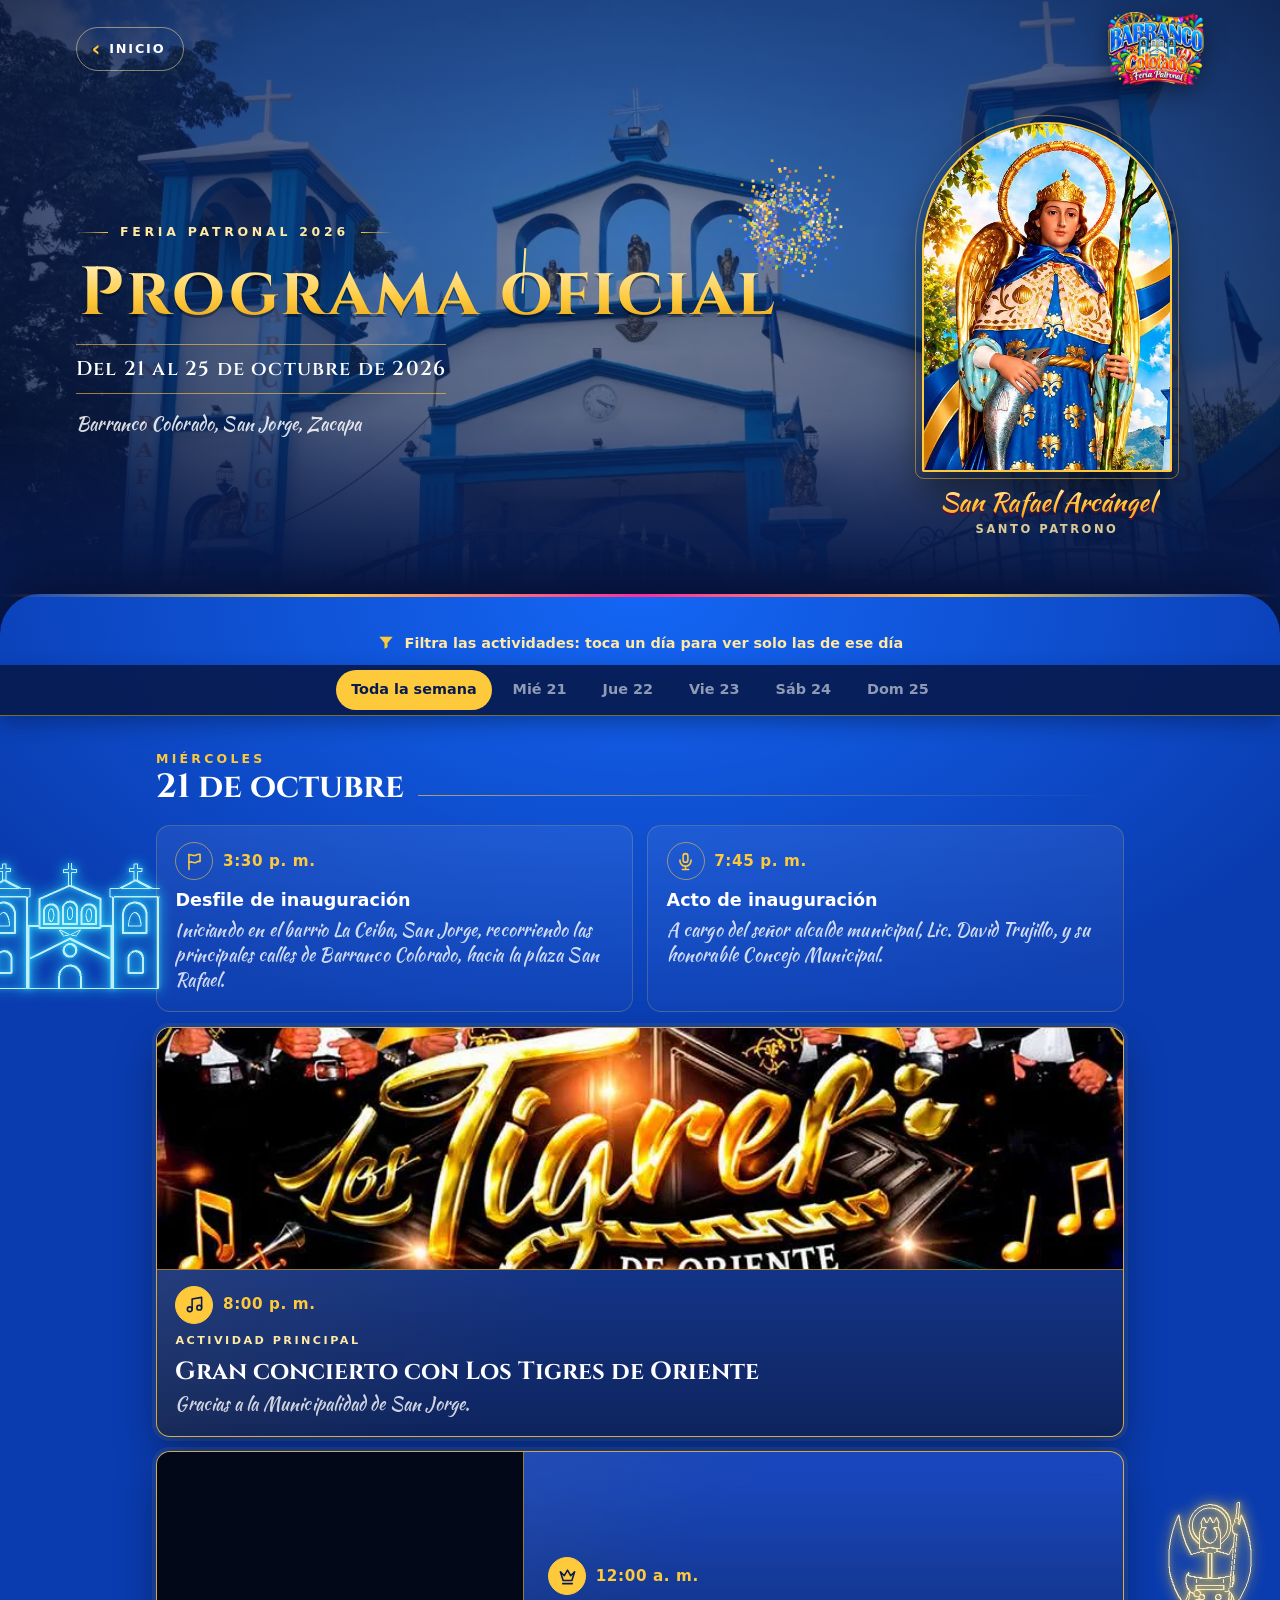
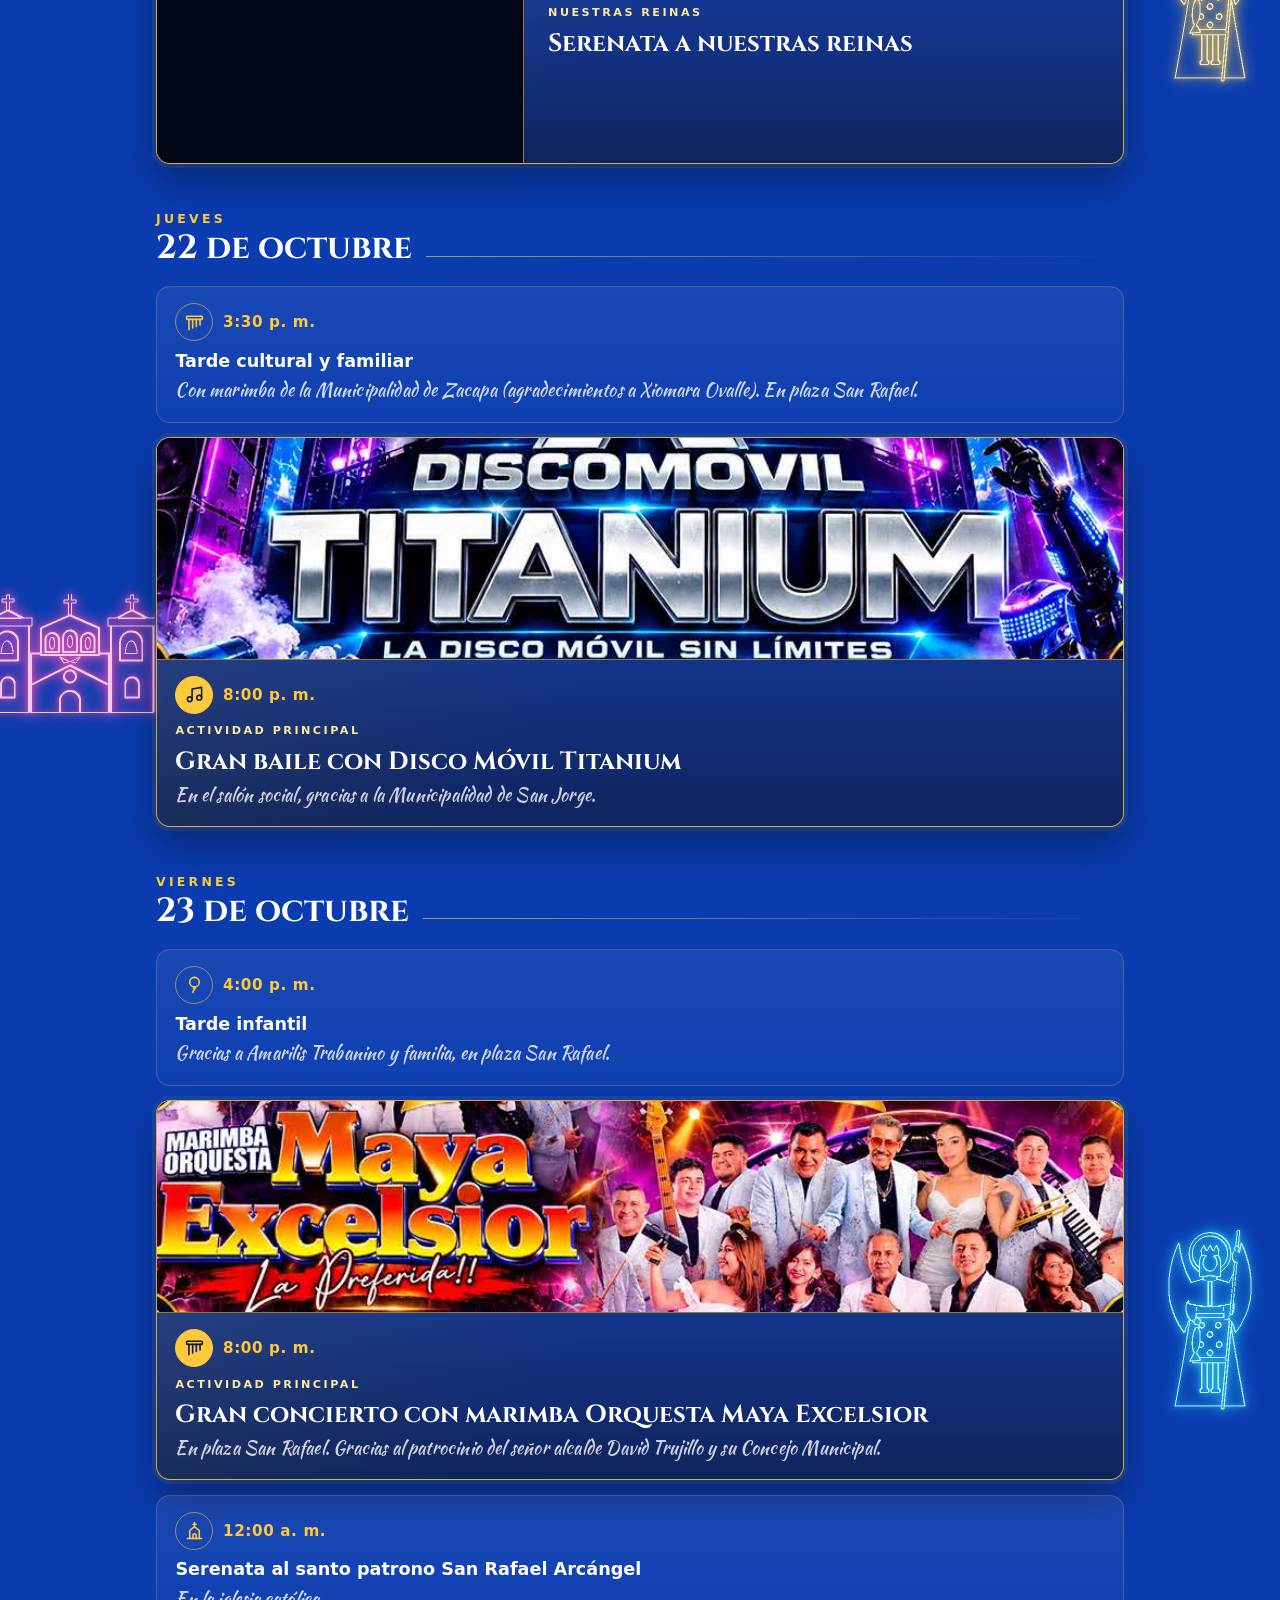
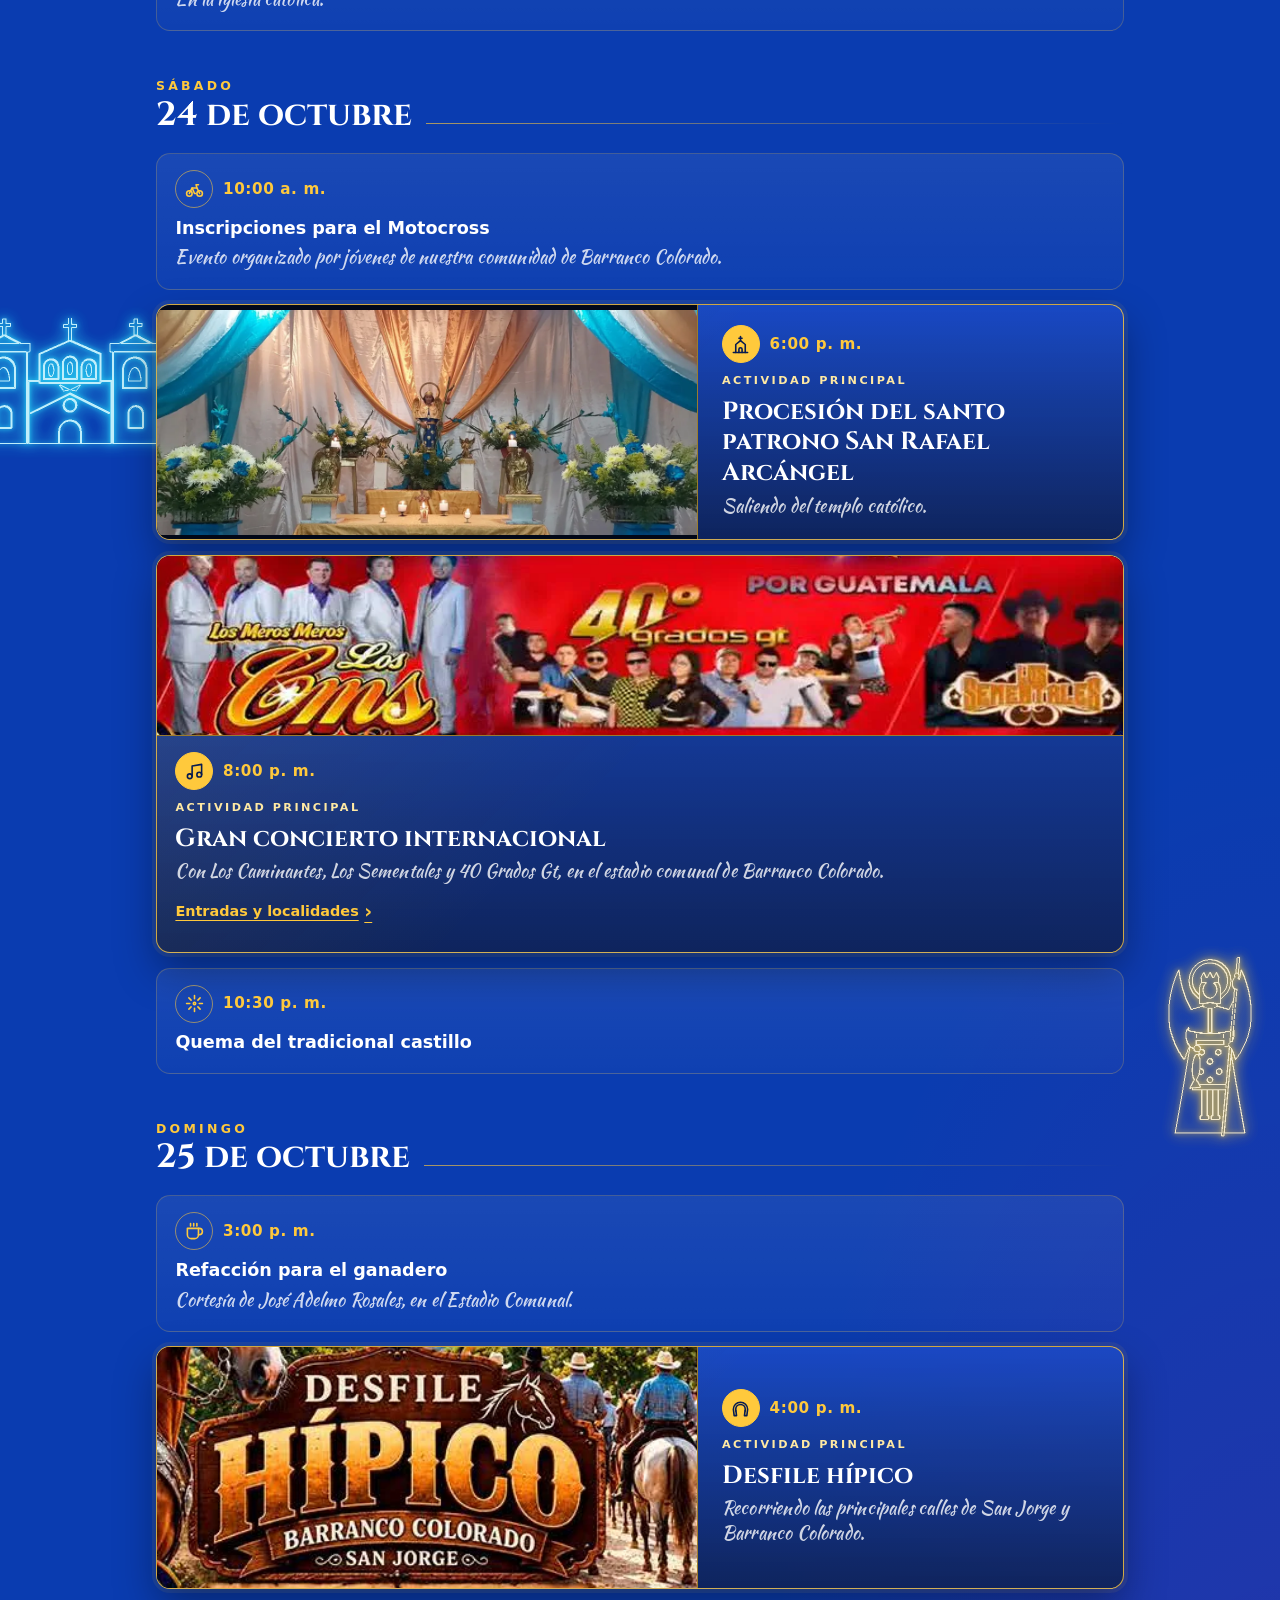
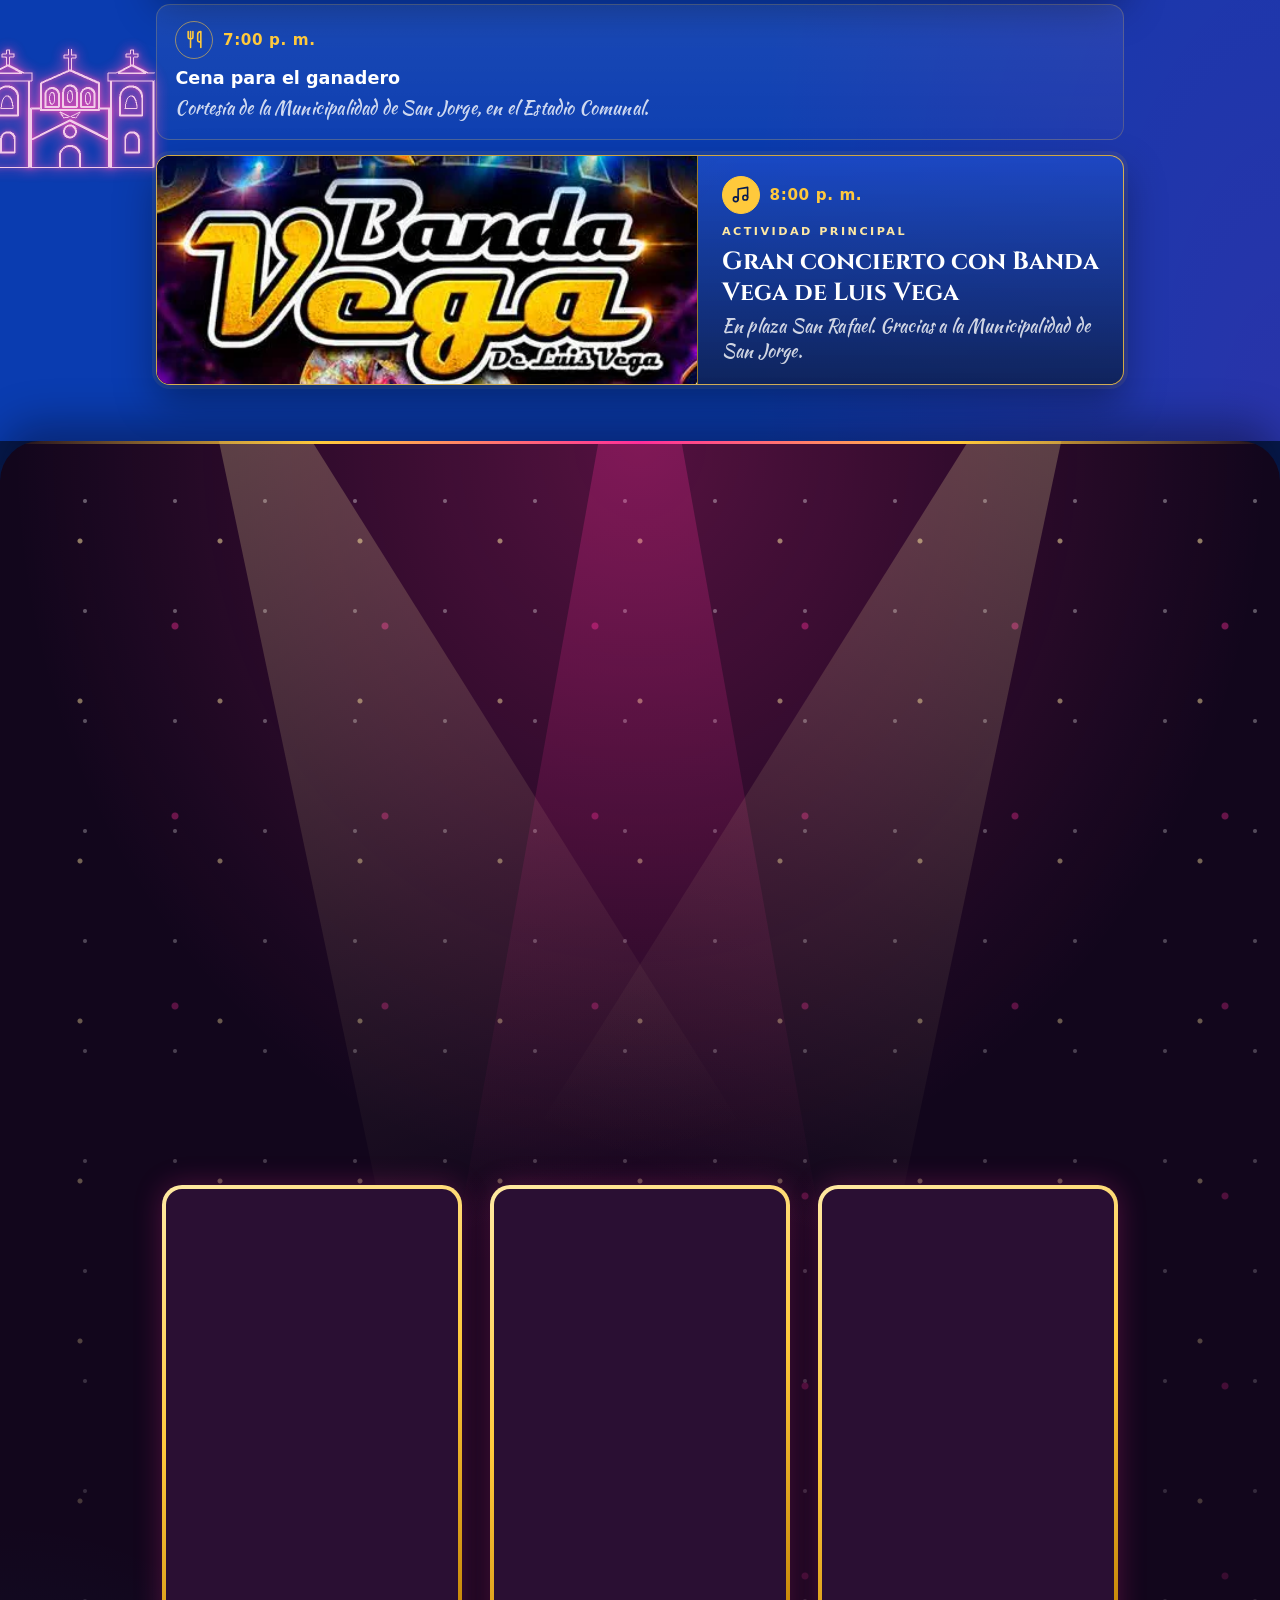
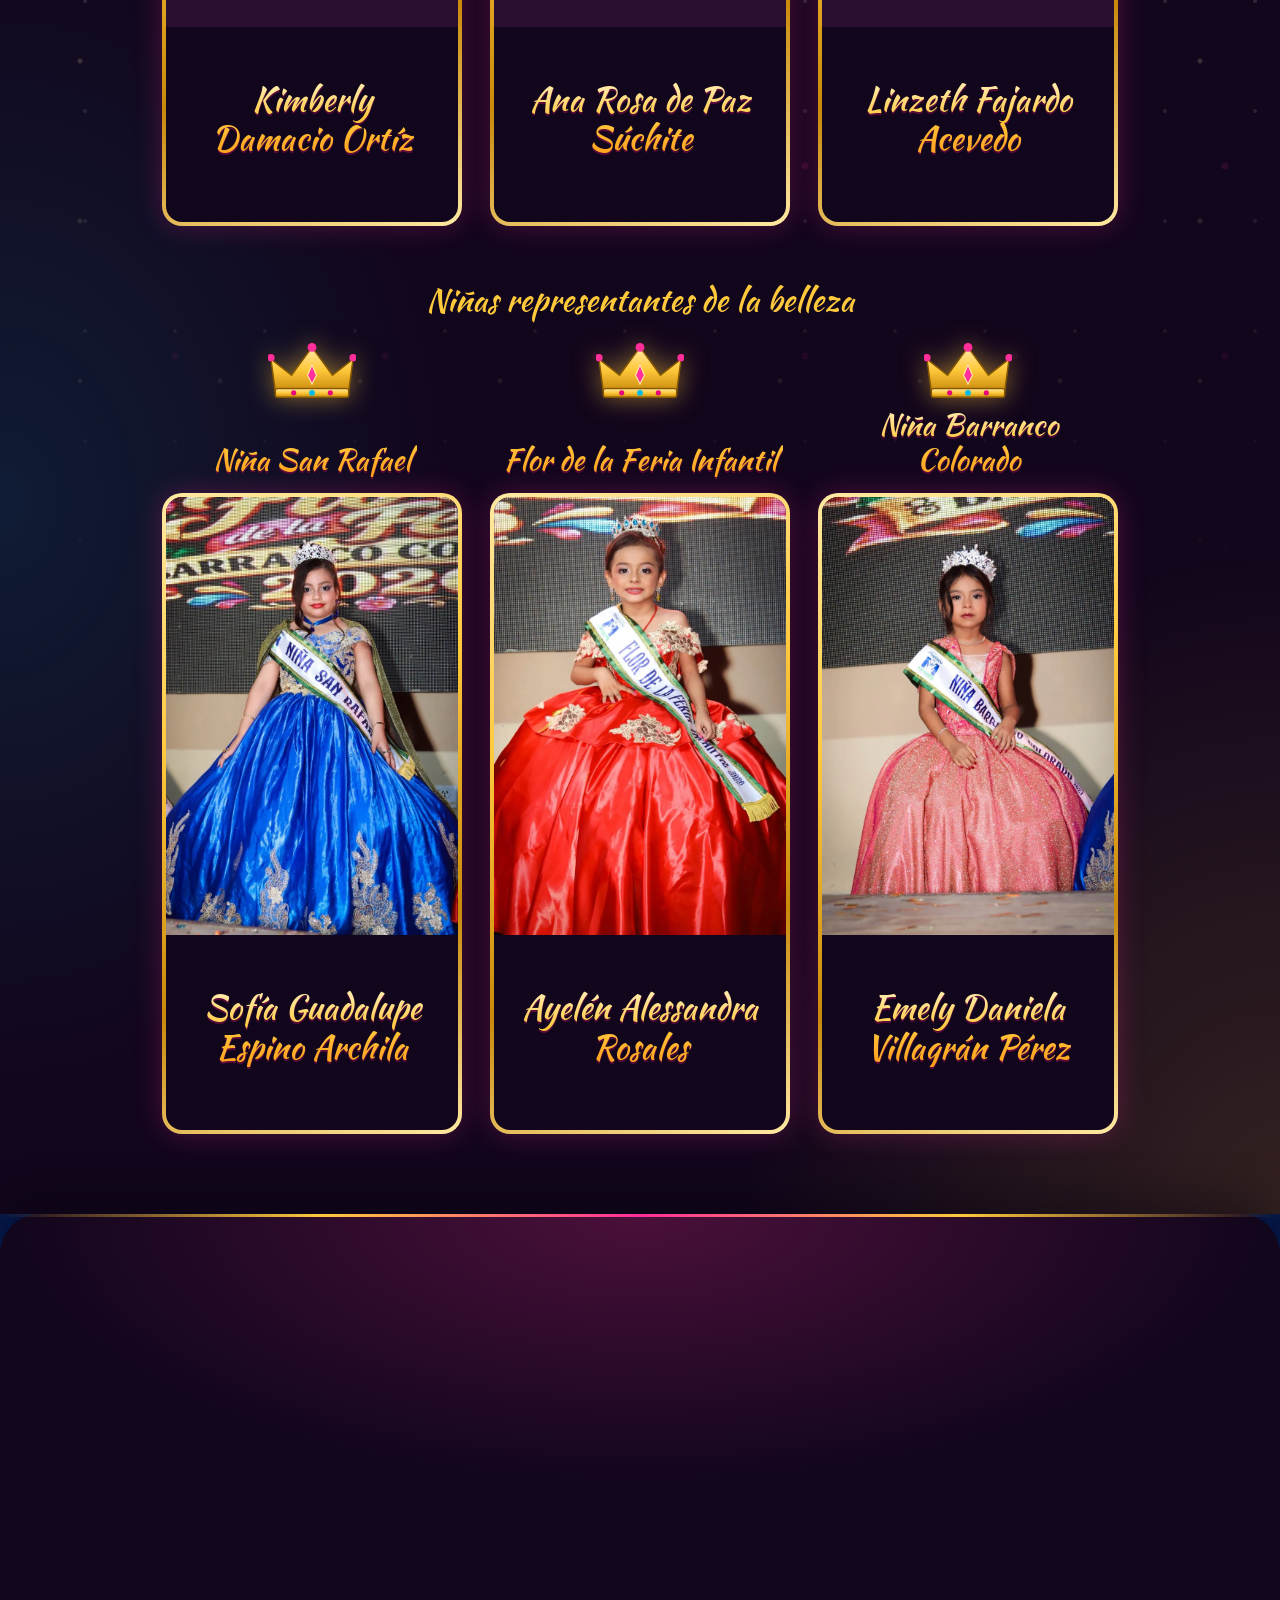
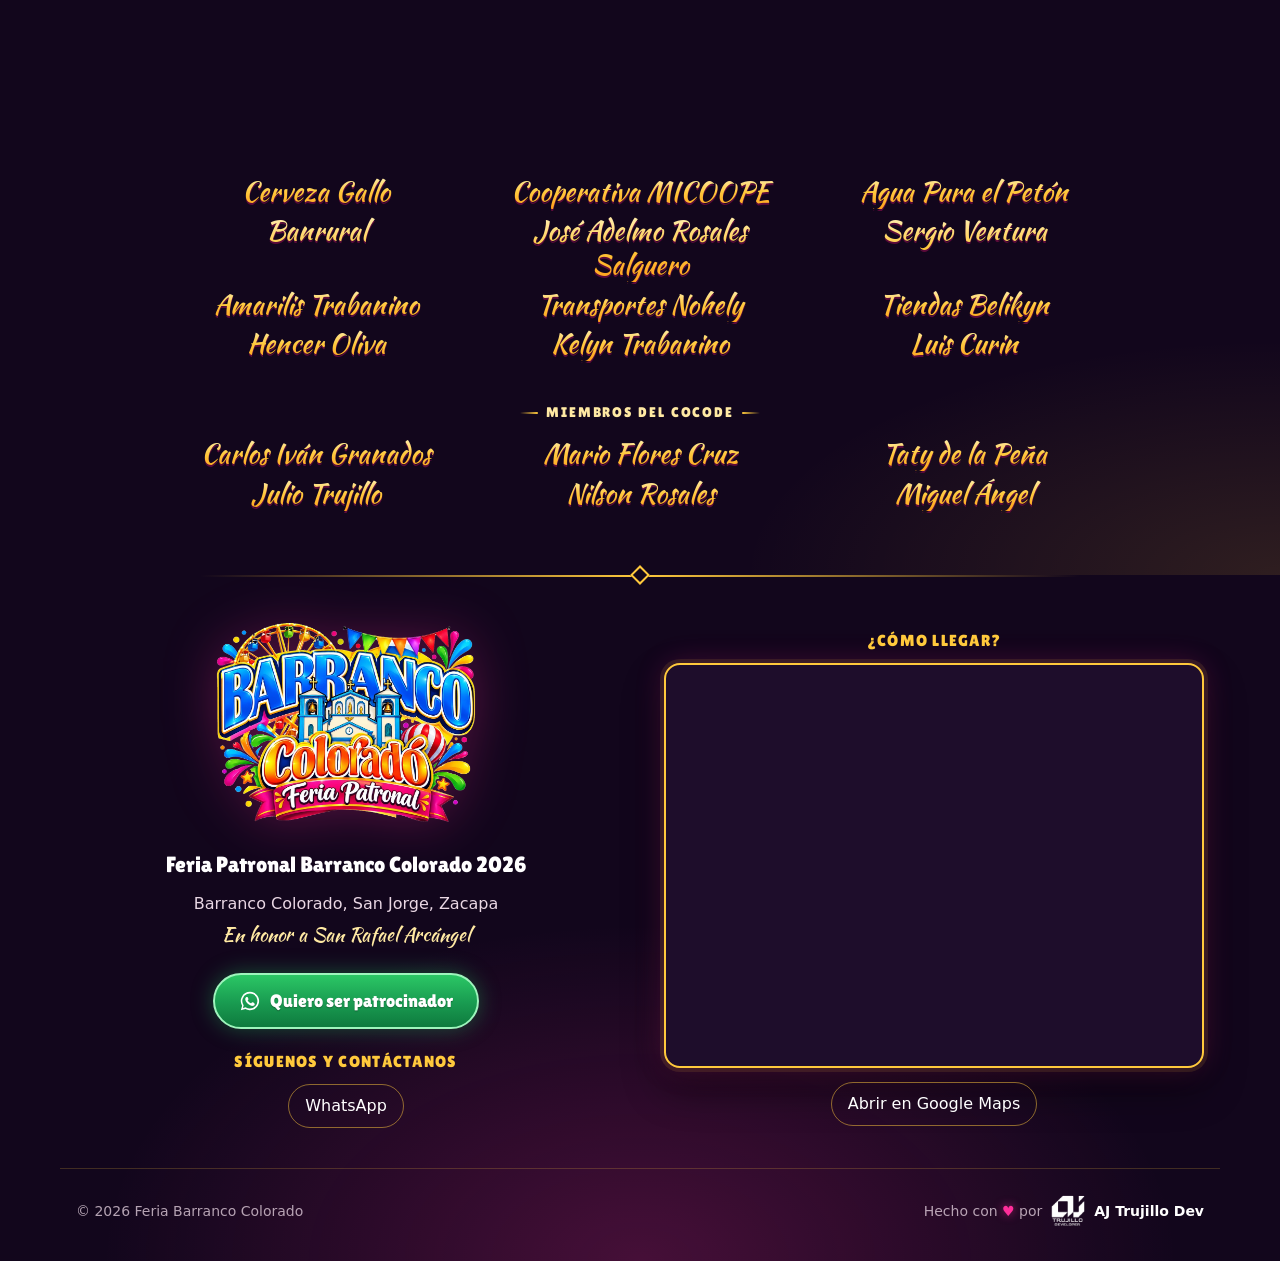
==== programa.html @ 26080519 "Add official program page, festival-mode hero and site header - New programa.html with the official " ====
<!DOCTYPE html>
<html lang="es">
<head>
  <meta charset="utf-8">
  <meta name="viewport" content="width=device-width, initial-scale=1">
  <title>Programa oficial | Feria Patronal Barranco Colorado 2026</title>
  <meta name="description" content="Programa oficial de la Feria Patronal de Barranco Colorado 2026, San Jorge, Zacapa, del 21 al 25 de octubre: desfiles, conciertos, serenatas, procesión, quema del castillo y desfile hípico.">
  <meta name="theme-color" content="#061642">
  <link rel="canonical" href="https://barrancocoloradofest.com/programa.html">
  <link rel="icon" type="image/png" sizes="32x32" href="assets/img/icono/favicon-32.png">
  <link rel="icon" type="image/png" sizes="48x48" href="assets/img/icono/favicon-48.png">
  <link rel="apple-touch-icon" href="assets/img/icono/apple-touch-icon.png">
  <!-- Vista previa al compartir. Las URL deben ser absolutas. -->
  <meta property="og:type" content="website">
  <meta property="og:locale" content="es_GT">
  <meta property="og:site_name" content="Feria Patronal Barranco Colorado">
  <meta property="og:url" content="https://barrancocoloradofest.com/programa.html">
  <meta property="og:title" content="Programa oficial | Feria Patronal Barranco Colorado 2026">
  <meta property="og:description" content="Todas las actividades de la feria, día por día, del 21 al 25 de octubre.">
  <meta property="og:image" content="https://barrancocoloradofest.com/assets/img/compartir/feria-2026.jpg">
  <meta property="og:image:type" content="image/jpeg">
  <meta property="og:image:width" content="1200">
  <meta property="og:image:height" content="630">
  <meta property="og:image:alt" content="Logo de la Feria Patronal Barranco Colorado con la fecha de inicio: 21 de octubre de 2026, San Jorge, Zacapa">
  <meta name="twitter:card" content="summary_large_image">
  <meta name="twitter:title" content="Programa oficial | Feria Patronal Barranco Colorado 2026">
  <meta name="twitter:description" content="Todas las actividades de la feria, día por día, del 21 al 25 de octubre.">
  <meta name="twitter:image" content="https://barrancocoloradofest.com/assets/img/compartir/feria-2026.jpg">
  <link rel="preconnect" href="https://fonts.googleapis.com">
  <link rel="preconnect" href="https://fonts.gstatic.com" crossorigin>
  <link rel="stylesheet" href="https://fonts.googleapis.com/css2?family=Cinzel:wght@600;700&family=Kaushan+Script&family=Lilita+One&display=swap">
  <link rel="stylesheet" href="css/styles.css">
  <!-- El programa vive en data.js; programa.js arma la página -->
  <script src="js/data.js" defer></script>
  <script src="js/programa.js" defer></script>
  <!-- Fuegos pequeños con San Rafael y la iglesia -->
  <script src="js/figuras.js" defer></script>
  <script src="js/fuegos.js" defer></script>
  <!-- Neón de San Rafael y la iglesia a los lados de las actividades -->
  <script src="js/neon.js" defer></script>
  <script src="js/reinas.js" defer></script>
  <script src="js/pie.js" defer></script>
  <script src="js/escenas.js" defer></script>
</head>
<body class="pagina-programa">
  <!-- Cada sección es una escena (js/escenas.js): se queda fija y la siguiente sube encima -->
  <main id="contenido" class="programa" data-programa-pagina>
    <!-- ============ Cabecera: la iglesia de fondo y San Rafael en un arco ============ -->
    <section class="programa-portada" aria-label="Programa oficial">
      <div class="programa-portada__fondo" aria-hidden="true">
        <img src="assets/img/portada/iglesia.webp" alt="" width="1920" height="1440" fetchpriority="high" decoding="async">
      </div>

      <div class="container programa-barra">
        <a class="programa-barra__volver" href="./"><span aria-hidden="true">‹</span> Inicio</a>
        <img class="programa-barra__logo" src="assets/img/logo/logo.webp" alt="Feria Patronal Barranco Colorado 2026" width="1000" height="775" decoding="async">
      </div>

      <div class="container programa-portada__inner" data-escena-contenido>
        <div class="programa-portada__texto">
          <p class="programa-portada__eyebrow" data-revelar="desplegar">Feria Patronal 2026</p>
          <h1 class="programa-portada__titulo" data-revelar="escribir" style="--i: 1">Programa oficial</h1>
          <p class="programa-portada__fechas" data-programa-fechas data-revelar style="--i: 3">Del 21 al 25 de octubre de 2026</p>
          <p class="programa-portada__lugar" data-revelar style="--i: 4">Barranco Colorado, San Jorge, Zacapa</p>
        </div>

        <figure class="programa-santo" data-revelar="pop">
          <span class="programa-santo__arco">
            <img src="assets/img/programa/san-rafael.webp" alt="Imagen de San Rafael Arcángel con su corona, el pez y el bastón" width="470" height="840" decoding="async">
          </span>
          <figcaption class="programa-santo__texto">
            <span class="programa-santo__nombre">San Rafael Arcángel</span>
            <span class="programa-santo__rol">Santo patrono</span>
          </figcaption>
        </figure>
      </div>
    </section>

    <!-- ============ Actividades, día por día ============ -->
    <section class="programa-actividades" aria-label="Actividades">
      <!-- Llamado: para qué sirve el filtro -->
      <p class="programa-filtro__ayuda" id="ayuda-filtro">
        <svg viewBox="0 0 24 24" width="18" height="18" aria-hidden="true" focusable="false"><path fill="currentColor" d="M3 5h18l-7 8.2V19l-4 2v-7.8L3 5Z"/></svg>
        Filtra las actividades: toca un día para ver solo las de ese día
      </p>
      <!-- Filtro por día (se queda arriba al bajar) -->
      <nav class="programa-filtro" aria-label="Filtrar actividades por día" aria-describedby="ayuda-filtro" data-programa-nav>
        <div class="programa-filtro__lista" data-programa-filtro></div>
      </nav>

      <div class="container programa-contenido" id="hoy">
        <div class="programa-dias" data-programa-dias></div>
        <p class="programa-vacio" data-programa-vacio hidden>Muy pronto compartiremos el programa de la feria.</p>
      </div>
    </section>

    <!-- ============ Nuestras reinas: solo las candidatas (js/reinas.js) ============ -->
    <!-- Estilo inspirado en el afiche de coronación: escenario oscuro, luces, fucsia y dorado -->
    <section class="section section--flores" id="flores" aria-labelledby="titulo-flores">
      <div class="flores-stage" aria-hidden="true"></div>
      <div class="flores-luces" aria-hidden="true">
        <span class="flores-stage__beam flores-stage__beam--1"></span>
        <span class="flores-stage__beam flores-stage__beam--2"></span>
        <span class="flores-stage__beam flores-stage__beam--3"></span>
      </div>

      <div class="container flores-inner">
        <header class="flores-header">
          <img class="flores-header__logo" data-revelar="pop" src="assets/img/flores/logo-flor-de-la-feria.webp"
               alt="Flor de la Feria, Barranco Colorado 2026" width="720" height="720" loading="lazy" decoding="async">
          <h2 class="flores-header__title" id="titulo-flores">
            <span class="flores-header__script" data-revelar="escribir" style="--i: 2">Nuestras reinas</span>
          </h2>
        </header>

        <!-- Un título y una cuadrícula por grupo (señoritas, niñas…), desde data.js -->
        <div class="flores-grupos" data-flores></div>
        <div class="flores-empty" data-flores-empty hidden>
          <img class="flores-empty__img" data-revelar="pop" src="assets/img/flores/silueta-reina.webp" alt="" width="464" height="500" loading="lazy" decoding="async">
          <p class="flores-empty__text" data-revelar style="--i: 3">Pronto conocerás a las candidatas a Flor de la Feria 2026.</p>
        </div>
      </div>
    </section>

    <!-- ============ Agradecimientos: mismo estilo que el final de "Nuestras reinas" ============ -->
    <section class="programa-gracias" data-programa-gracias aria-labelledby="titulo-gracias" hidden>
      <div class="container">
        <h2 class="programa-gracias__titulo" id="titulo-gracias">Agradecimientos especiales</h2>

        <aside class="apoyo" data-programa-apoyo aria-label="Patrocinio" hidden>
          <span class="apoyo__escudo-marco">
            <img class="apoyo__escudo" src="assets/img/municipalidad/escudo-san-jorge.webp"
                 alt="Escudo de la Municipalidad de San Jorge, Zacapa" width="500" height="753" loading="lazy" decoding="async">
          </span>
          <div class="apoyo__texto">
            <p class="apoyo__antes" data-apoyo-campo="antes"></p>
            <p class="apoyo__nombre" data-apoyo-campo="nombre"></p>
            <p class="apoyo__despues" data-apoyo-campo="despues"></p>
            <p class="apoyo__lugar" data-apoyo-campo="lugar"></p>
          </div>
        </aside>

        <div data-programa-gracias-box hidden>
          <ul class="programa-gracias__nombres" data-programa-gracias-lista></ul>
        </div>
        <div data-programa-cocode-box hidden>
          <h3 class="apoyo__antes programa-gracias__subtitulo">Miembros del COCODE</h3>
          <ul class="programa-gracias__nombres" data-programa-cocode></ul>
        </div>
      </div>
    </section>
  </main>

  <!-- ============ Pie de página ============ -->
  <!-- Continúa el escenario de noche de Patrocinadores -->
  <footer class="site-footer">
    <div class="container site-footer__inner">
      <div class="site-footer__marca">
        <img class="site-footer__logo" src="assets/img/logo/logo.webp"
             alt="Feria Patronal Barranco Colorado 2026" width="1000" height="775" loading="lazy" decoding="async">

        <div class="site-footer__id">
          <p class="site-footer__name" data-feria="nombre">Feria Patronal Barranco Colorado 2026</p>
          <p data-feria="lugarCompleto">Barranco Colorado, San Jorge, Zacapa</p>
          <p class="site-footer__patrono" data-feria="patrono">En honor a San Rafael Arcángel</p>
        </div>

        <!-- Botón para patrocinar (WhatsApp, desde data.js) -->
        <a class="btn btn--whatsapp site-footer__patrocinar" data-patrocinar-boton target="_blank" rel="noopener noreferrer" hidden>
          <svg class="btn__icono" viewBox="0 0 24 24" width="22" height="22" aria-hidden="true" focusable="false"><path fill="currentColor" d="M12 2a10 10 0 0 0-8.6 15.1L2 22l5-1.3A10 10 0 1 0 12 2Zm0 18.2c-1.6 0-3.1-.4-4.4-1.2l-.3-.2-3 .8.8-2.9-.2-.3A8.2 8.2 0 1 1 12 20.2Zm4.5-6.1c-.2-.1-1.5-.7-1.7-.8-.2-.1-.4-.1-.6.1l-.8 1c-.1.2-.3.2-.5.1a6.7 6.7 0 0 1-3.3-2.9c-.3-.4.3-.4.7-1.4.1-.2 0-.3 0-.4l-.8-1.8c-.2-.5-.4-.4-.6-.4h-.5c-.2 0-.4.1-.7.3-.2.3-.9.9-.9 2.2s.9 2.5 1 2.7c.1.2 1.8 2.8 4.4 3.9 1.6.7 2.3.8 3.1.6.5-.1 1.5-.6 1.7-1.2.2-.6.2-1.1.2-1.2-.1-.1-.3-.2-.5-.3Z"/></svg>
          <span>Quiero ser patrocinador</span>
        </a>

        <div class="site-footer__links" data-footer-links hidden>
          <h2 class="site-footer__heading">Síguenos y contáctanos</h2>
          <ul class="site-footer__list" data-redes></ul>
          <ul class="site-footer__list" data-contacto></ul>
        </div>
      </div>

      <!-- Mapa de Barranco Colorado (coordenadas en data.js) -->
      <div class="mapa" data-mapa hidden>
        <h2 class="site-footer__heading">¿Cómo llegar?</h2>
        <div class="mapa__marco">
          <iframe class="mapa__iframe" data-mapa-iframe title="Mapa de Barranco Colorado, San Jorge, Zacapa"
                  loading="lazy" decoding="async" referrerpolicy="no-referrer-when-downgrade" allowfullscreen></iframe>
        </div>
        <a class="site-footer__link mapa__abrir" data-mapa-enlace target="_blank" rel="noopener noreferrer">Abrir en Google Maps</a>
      </div>
    </div>

    <div class="container site-footer__bottom">
      <p class="site-footer__copy">© <span data-feria="anio">2026</span> <span data-feria="nombreCorto">Feria Barranco Colorado</span></p>
      <a class="site-footer__credito" href="https://albertrujillo.dev/" target="_blank" rel="noopener"
         aria-label="Hecho con amor por AJ Trujillo Dev (se abre en una pestaña nueva)">
        <span aria-hidden="true">Hecho con <span class="site-footer__corazon">♥</span> por</span>
        <img class="site-footer__credito-logo" src="assets/img/credito/trujillo-dev.webp" alt="" width="200" height="200" loading="lazy" decoding="async">
        <strong aria-hidden="true">AJ Trujillo Dev</strong>
      </a>
    </div>
  </footer>

  <!-- Visor de fotos (se abre al tocar la foto de una reina) -->
  <dialog class="viewer" data-viewer aria-label="Imagen ampliada">
    <button class="viewer__close" type="button" data-viewer-close>
      <span aria-hidden="true">×</span>
      <span class="sr-only">Cerrar imagen</span>
    </button>
    <img class="viewer__img" data-viewer-img alt="">
    <p class="viewer__caption" data-viewer-caption></p>
  </dialog>
</body>
</html>
---- css/styles.css ----
/* =========================================================
 * Feria Patronal Barranco Colorado 2026
 * Estilos: diseño móvil primero, luego tablet y escritorio.
 * ======================================================= */

/* ---------- Variables ---------- */
:root {
  /* Paleta de la feria */
  --azul: #0057E6;
  --azul-oscuro: #0047BD;   /* hover de botones */
  --marino: #071B50;
  --celeste: #00BCEB;
  --amarillo: #FFD600;
  --fucsia: #E6007E;
  --fucsia-texto: #B80064;  /* fucsia oscurecido para texto pequeño legible */
  --naranja: #FF7900;
  --blanco: #FFFCF5;
  --gris: #263247;

  --superficie: #FFFFFF;
  --borde: #E7E3D8;

  /* Tipografía inspirada en el logo:
     Lilita One ~ "BARRANCO / Colorado"; Kaushan Script ~ "Feria Patronal" */
  --font-display: "Lilita One", "Arial Rounded MT Bold", system-ui, sans-serif;
  --font-script: "Kaushan Script", "Brush Script MT", cursive;
  /* Titan One ~ letras gruesas y redondeadas de "Colorado" (contador) */
  --font-timer: "Titan One", "Lilita One", system-ui, sans-serif;
  --font-body: system-ui, -apple-system, "Segoe UI", Roboto, "Helvetica Neue", Arial, sans-serif;

  --radius: 16px;
  --radius-sm: 10px;
  --shadow: 0 6px 24px rgba(7, 27, 80, 0.08);
  --gutter: 16px;
}

/* ---------- Base ---------- */
*,
*::before,
*::after {
  box-sizing: border-box;
}

html {
  -webkit-text-size-adjust: 100%;
}

@media (prefers-reduced-motion: no-preference) {
  html {
    scroll-behavior: smooth;
  }
}

body {
  margin: 0;
  background: var(--blanco);
  color: var(--gris);
  font-family: var(--font-body);
  font-size: 1rem;
  line-height: 1.6;
  overflow-x: hidden;
}

body.no-scroll {
  overflow: hidden;
}

h1, h2, h3 {
  margin: 0;
  color: var(--marino);
  font-family: var(--font-display);
  font-weight: 400;
  line-height: 1.15;
}

p {
  margin: 0;
}

img {
  display: block;
  max-width: 100%;
  height: auto;
}

a {
  color: var(--azul);
}

:focus-visible {
  outline: 3px solid var(--azul);
  outline-offset: 3px;
  border-radius: 4px;
}

[hidden] {
  display: none !important;
}

.container {
  width: 100%;
  max-width: 1160px;
  margin-inline: auto;
  padding-inline: var(--gutter);
}

.sr-only {
  position: absolute !important;
  width: 1px;
  height: 1px;
  padding: 0;
  margin: -1px;
  overflow: hidden;
  clip: rect(0, 0, 0, 0);
  white-space: nowrap;
  border: 0;
}

/* ---------- Botones ---------- */
.btn {
  display: inline-flex;
  align-items: center;
  justify-content: center;
  min-height: 48px;
  padding: 0.75rem 1.5rem;
  border-radius: 999px;
  font-weight: 700;
  text-decoration: none;
  transition: background-color 0.2s ease, transform 0.2s ease;
}

.btn--primary {
  background: var(--azul);
  color: #fff;
  box-shadow: 0 6px 18px rgba(0, 87, 230, 0.28);
}

.btn--primary:hover {
  background: var(--azul-oscuro);
}

@media (prefers-reduced-motion: no-preference) {
  .btn--primary:hover {
    transform: translateY(-2px);
  }
}

/* =========================================================
 * Barra fija de la portada (main.js pone .is-visible al bajar)
 * Pastilla flotante con el logo y el botón al programa.
 * Solo se anima transform; escondida queda fuera del orden de tabulación.
 * ======================================================= */
.barra-sitio {
  position: fixed;
  top: 10px;
  left: 50%;
  z-index: 50;
  display: flex;
  align-items: center;
  justify-content: space-between;
  gap: 0.75rem;
  width: min(calc(100% - 24px), 760px);
  padding: 15px 15px 15px 22px; /* al menos 15 px por lado */
  border: 1px solid rgba(255, 214, 0, 0.5);
  border-radius: 999px;
  background: rgba(7, 27, 80, 0.94);
  box-shadow: 0 10px 28px rgba(3, 12, 40, 0.5), inset 0 1px 0 rgba(255, 255, 255, 0.12);
  transform: translate(-50%, calc(-100% - 20px));
  visibility: hidden;
  transition: transform 0.35s cubic-bezier(0.2, 0.8, 0.2, 1), visibility 0s linear 0.35s;
}

.barra-sitio.is-visible {
  transform: translate(-50%, 0);
  visibility: visible;
  transition: transform 0.35s cubic-bezier(0.2, 0.8, 0.2, 1);
}

.barra-sitio__logo {
  display: block;
  flex: none;
  border-radius: 8px;
}

/* Cuenta regresiva compacta: números con el estilo del contador */
.barra-sitio__centro {
  flex: 1;
  min-width: 0;
  text-align: center;
}

.barra-sitio__cuenta {
  display: flex;
  justify-content: center;
  gap: clamp(0.3rem, 1.6vw, 0.8rem);
}

.barra-sitio__unidad {
  color: rgba(255, 255, 255, 0.8);
  font-family: var(--font-display);
  font-size: 0.8rem;
  white-space: nowrap;
}

.barra-sitio__unidad b {
  margin-right: 1px;
  background: linear-gradient(180deg, #FFF6B0 0%, #FFD600 40%, #FF9A00 100%);
  -webkit-background-clip: text;
          background-clip: text;
  color: transparent;
  font-family: var(--font-timer);
  font-size: clamp(1.05rem, 4.4vw, 1.45rem);
  font-weight: 400;
  font-variant-numeric: tabular-nums;
}

/* Bienvenida: cursiva dorada, como los títulos de las reinas */
.barra-sitio__bienvenida {
  padding-inline: 0.2em;
  background: linear-gradient(180deg, #FFE9A3 10%, #FFC93C 50%, #FF9E1B 100%);
  -webkit-background-clip: text;
          background-clip: text;
  color: transparent;
  font-family: var(--font-script);
  font-size: clamp(0.85rem, 3.8vw, 1.35rem);
  line-height: 1.15;
  text-wrap: balance;
}

.barra-sitio__logo img {
  width: auto;
  height: clamp(42px, 11vw, 52px);
  margin-block: -6px; /* el logo sobresale un poco de la pastilla */
  filter: drop-shadow(0 3px 6px rgba(3, 12, 40, 0.5));
}

.barra-sitio :focus-visible {
  outline-color: #fff;
}

.btn--feria.barra-sitio__boton {
  flex: none;
  min-height: 44px;
  padding: 0.4rem 1.3rem;
  border-width: 2px;
  box-shadow: 0 3px 0 #B35A00;
  font-size: 1.05rem;
}

/* Teléfonos angostos: botón y márgenes más compactos */
@media (max-width: 420px) {
  .barra-sitio {
    gap: 0.5rem;
    padding: 15px;
  }

  .btn--feria.barra-sitio__boton {
    padding-inline: 0.85rem;
    font-size: 0.92rem;
  }
}

/* =========================================================
 * Portada: logo, fecha, cuenta regresiva y botón
 * Fondo: carrusel de fotos con una capa azul marino encima.
 * ======================================================= */
.hero {
  position: relative;
  display: flex;
  flex-direction: column;
  min-height: 100vh;
  min-height: 100svh;
  overflow: hidden;
  isolation: isolate;
  /* Se ve mientras cargan las fotos o si faltan */
  background:
    radial-gradient(ellipse at 50% 38%, #1466F5 0%, #0A3CB0 32%, var(--marino) 70%),
    var(--marino);
  color: #fff;
}

.hero__inner {
  flex: 1;
  display: flex;
  flex-direction: column;
  align-items: center;
  justify-content: center;
  gap: clamp(0.9rem, 2.6vh, 1.6rem);
  /* Abajo se reserva espacio para el indicador de desplazamiento */
  padding: 1.5rem var(--gutter) 5rem;
  text-align: center;
}

/* ---------- Indicador de desplazamiento ---------- */
.scroll-hint {
  position: absolute;
  bottom: 0.75rem;
  left: 50%;
  translate: -50% 0;
  display: flex;
  flex-direction: column;
  align-items: center;
  gap: 0.15rem;
  min-width: 48px;
  min-height: 48px;
  padding: 0.25rem 0.75rem;
  color: #fff;
  font-family: var(--font-display);
  font-size: 0.95rem;
  letter-spacing: 0.08em;
  text-decoration: none;
  text-shadow: 0 2px 0 var(--marino);
  opacity: 0.9;
}

.scroll-hint:hover {
  opacity: 1;
}

.scroll-hint:focus-visible {
  outline-color: #fff;
}

/* Flecha doble tipo chevron */
.scroll-hint__arrow {
  position: relative;
  width: 22px;
  height: 26px;
}

.scroll-hint__arrow::before,
.scroll-hint__arrow::after {
  content: "";
  position: absolute;
  left: 4px;
  width: 12px;
  height: 12px;
  border-right: 3px solid var(--amarillo);
  border-bottom: 3px solid var(--amarillo);
  rotate: 45deg;
}

.scroll-hint__arrow::before { top: 0; opacity: 0.55; }
.scroll-hint__arrow::after  { top: 9px; }

.hero__title {
  margin: 0;
}

/* El logo conserva su proporción: solo se limita su tamaño */
.hero__logo {
  width: min(92vw, 680px, calc(46svh * 1.29));
  height: auto;
  filter: drop-shadow(0 18px 30px rgba(3, 12, 40, 0.6));
}

.hero__title-text {
  display: block;
  max-width: 14ch;
  color: #fff;
  font-size: clamp(2.25rem, 9vw, 4rem);
  font-weight: 400;
  text-shadow: 0 4px 0 var(--marino);
}

/* Fecha de inicio: cinta fucsia como la del logo */
.hero__date {
  padding: 0.45rem 1.4rem 0.5rem;
  border: 2px solid var(--amarillo);
  border-radius: 999px;
  background: linear-gradient(180deg, #FF2E9A 0%, var(--fucsia) 55%, #B0005F 100%);
  box-shadow: 0 4px 0 #5A0030, 0 10px 22px rgba(3, 12, 40, 0.45);
  color: #fff;
  font-family: var(--font-display);
  font-size: clamp(1.05rem, 4.4vw, 1.5rem);
  line-height: 1.2;
  text-shadow: 0 2px 0 #6B0038;
}

/* Botón festivo dorado */
.btn--feria {
  min-height: 52px;
  padding: 0.7rem 2rem;
  border: 3px solid #fff;
  background: linear-gradient(180deg, #FFE45C 0%, var(--amarillo) 45%, #FFA800 100%);
  box-shadow: 0 5px 0 #B35A00, 0 12px 24px rgba(3, 12, 40, 0.45);
  color: var(--marino);
  font: inherit;
  font-family: var(--font-display);
  font-size: clamp(1.1rem, 4.2vw, 1.35rem);
  cursor: pointer;
}

.btn--feria:hover {
  background: linear-gradient(180deg, #FFEC85 0%, #FFE033 45%, #FFB31A 100%);
}

.btn--feria:active {
  transform: translateY(3px);
  box-shadow: 0 2px 0 #B35A00, 0 8px 16px rgba(3, 12, 40, 0.45);
}

.btn--feria:focus-visible {
  outline-color: #fff;
  outline-offset: 4px;
}

/* ---------- Fondo animado ---------- */
.hero__fx {
  position: absolute;
  inset: 0;
  z-index: -1;
  pointer-events: none;
}

/* Carrusel de fotos */
.hero__slides {
  position: absolute;
  inset: 0;
  transition: opacity 1.5s ease;
}

.hero__slide {
  position: absolute;
  inset: 0;
  width: 100%;
  height: 100%;
  object-fit: cover;
  opacity: 0;
  transition: opacity 1.6s ease;
}

.hero__slide.is-active {
  opacity: 1;
}

/* Capa azul marino: da contraste al logo y a los fuegos artificiales */
.hero__slides::after {
  content: "";
  position: absolute;
  inset: 0;
  background:
    radial-gradient(ellipse at 50% 40%, rgba(7, 27, 80, 0.42) 0%, rgba(7, 27, 80, 0.68) 55%, rgba(4, 13, 45, 0.9) 100%);
}

/* Resplandor cálido detrás del logo */
.hero__glow {
  position: absolute;
  top: 36%;
  left: 50%;
  width: min(90vw, 720px);
  aspect-ratio: 1;
  translate: -50% -50%;
  border-radius: 50%;
  background: radial-gradient(circle, rgba(255, 214, 0, 0.26) 0%, rgba(255, 121, 0, 0.1) 38%, transparent 68%);
  transition: opacity 1.2s ease;
}

/* Lienzo de los fuegos artificiales */
.hero__fireworks {
  position: absolute;
  inset: 0;
  width: 100%;
  height: 100%;
}

/* Destello de la explosión final */
.hero__flash {
  position: absolute;
  inset: 0;
  opacity: 0;
  background: radial-gradient(circle at 50% 40%, #FFF6CC 0%, rgba(255, 196, 0, 0.7) 18%, rgba(255, 121, 0, 0.25) 38%, transparent 62%);
  mix-blend-mode: screen;
}

/* Durante la presentación: fotos atenuadas y contenido oculto */
.intro .hero__slides {
  opacity: 0.35;
}

.intro .hero__logo,
.intro .hero__date,
.intro .countdown,
.intro .hero__cta,
.intro .scroll-hint,
.intro .hero__glow {
  opacity: 0;
}

@media (prefers-reduced-motion: no-preference) {
  /* Acercamiento lento de la foto visible (solo transform: lo mueve la
     tarjeta gráfica; se pausa cuando la portada está cubierta) */
  .hero__slide.is-active {
    animation: acercar calc(var(--intervalo, 7000ms) + 1600ms) linear both;
  }

  /* Al terminar la presentación: logo, fecha, contador y botón, en ese orden */
  .is-revealed .hero__logo {
    animation: logo-entrada 1s cubic-bezier(0.2, 0.9, 0.3, 1.25) both;
  }

  .is-boom .hero__flash {
    animation: destello 1.1s ease-out both;
  }

  .is-revealed .hero__date {
    animation: unidad-entrada 0.6s cubic-bezier(0.2, 0.9, 0.3, 1.35) 0.5s both;
  }

  .is-revealed .countdown__unit {
    animation: unidad-entrada 0.6s cubic-bezier(0.2, 0.9, 0.3, 1.35) both;
  }

  .is-revealed .countdown__unit:nth-child(1) { animation-delay: 0.75s; }
  .is-revealed .countdown__unit:nth-child(2) { animation-delay: 0.87s; }
  .is-revealed .countdown__unit:nth-child(3) { animation-delay: 0.99s; }
  .is-revealed .countdown__unit:nth-child(4) { animation-delay: 1.11s; }

  .is-revealed .hero__cta {
    animation: unidad-entrada 0.6s cubic-bezier(0.2, 0.9, 0.3, 1.35) 1.35s both;
  }

  .btn--feria:hover {
    transform: translateY(-2px);
  }

  /* El indicador aparece al final y rebota suavemente */
  .is-revealed .scroll-hint {
    animation: aparecer-suave 0.6s ease-out 1.8s both;
  }

  .scroll-hint__arrow {
    animation: rebotar 1.8s ease-in-out infinite;
  }
}

@keyframes aparecer-suave {
  from { opacity: 0; }
  to   { opacity: 0.9; }
}

@keyframes rebotar {
  0%, 100% { transform: translateY(0); }
  50%      { transform: translateY(7px); }
}

@keyframes acercar {
  from { transform: scale(1.12); }
  to   { transform: scale(1); }
}

@keyframes logo-entrada {
  from { opacity: 0; transform: scale(0.35); filter: brightness(3) drop-shadow(0 18px 30px rgba(3, 12, 40, 0.6)); }
  60%  { opacity: 1; }
  to   { opacity: 1; transform: none; filter: brightness(1) drop-shadow(0 18px 30px rgba(3, 12, 40, 0.6)); }
}

@keyframes destello {
  0%   { opacity: 0; }
  15%  { opacity: 1; }
  100% { opacity: 0; }
}

@keyframes unidad-entrada {
  from { opacity: 0; transform: translateY(24px) scale(0.6); }
  to   { opacity: 1; transform: none; }
}

/* ---------- Cuenta regresiva (estilo "Colorado" del logo) ---------- */
.countdown {
  width: 100%;
}

.countdown__grid {
  display: grid;
  grid-template-columns: repeat(4, minmax(0, 1fr));
  gap: clamp(0.4rem, 2vw, 1rem);
  width: min(100%, 640px);
  margin-inline: auto;
}

.countdown__unit {
  display: flex;
  flex-direction: column;
  align-items: center;
  padding: 0.55rem 0.2rem 0.6rem;
  border: 2px solid rgba(255, 214, 0, 0.85);
  border-radius: 18px;
  /* Sin backdrop-filter: el desenfoque se recalculaba en cada cuadro
     por las fotos y los fuegos que se mueven detrás */
  background: linear-gradient(180deg, rgba(20, 70, 200, 0.72) 0%, rgba(7, 27, 80, 0.88) 100%);
  box-shadow: 0 10px 24px rgba(3, 12, 40, 0.5), inset 0 1px 0 rgba(255, 255, 255, 0.25);
}

/* Relleno degradado amarillo → naranja, contorno blanco y borde azul marino
   con volumen, como las letras de "Colorado" */
.countdown__num {
  padding-inline: 0.12em;
  font-family: var(--font-timer);
  font-size: clamp(2.3rem, 11vw, 4.4rem);
  line-height: 1.1;
  font-variant-numeric: tabular-nums;
  background: linear-gradient(180deg, #FFF6B0 0%, #FFD600 32%, #FF9A00 66%, #FF5A00 100%);
  -webkit-background-clip: text;
  background-clip: text;
  color: transparent;
  filter:
    drop-shadow(2px 0 0 #fff) drop-shadow(-2px 0 0 #fff)
    drop-shadow(0 2px 0 #fff) drop-shadow(0 -2px 0 #fff)
    drop-shadow(2px 0 0 #0A1F6B) drop-shadow(-2px 0 0 #0A1F6B)
    drop-shadow(0 2px 0 #0A1F6B) drop-shadow(0 -2px 0 #0A1F6B)
    drop-shadow(0 4px 0 #06144A);
}

.countdown__label {
  margin-top: 0.35rem;
  color: #fff;
  font-family: var(--font-display);
  font-size: clamp(0.78rem, 3.1vw, 1rem);
  letter-spacing: 0.08em;
  text-transform: uppercase;
  text-shadow: 0 2px 0 var(--marino);
}

.countdown__done:empty {
  display: none;
}

.countdown__done.is-visible {
  font-family: var(--font-timer);
  font-size: clamp(2rem, 8vw, 3.5rem);
  line-height: 1.15;
  background: linear-gradient(180deg, #FFF6B0 0%, #FFD600 32%, #FF9A00 66%, #FF5A00 100%);
  -webkit-background-clip: text;
  background-clip: text;
  color: transparent;
  filter:
    drop-shadow(2px 0 0 #fff) drop-shadow(-2px 0 0 #fff)
    drop-shadow(0 2px 0 #fff) drop-shadow(0 -2px 0 #fff)
    drop-shadow(0 4px 0 #0A1F6B);
}

@media (max-width: 339px) {
  .countdown__grid {
    grid-template-columns: repeat(2, minmax(0, 1fr));
  }
}

/* =========================================================
 * Secciones genéricas
 * ======================================================= */
.section {
  padding-block: 3.5rem;
}

.section__header {
  margin-bottom: 2rem;
}

.section__header--center {
  max-width: 640px;
  margin-inline: auto;
  text-align: center;
}

.section__eyebrow {
  display: inline-flex;
  align-items: center;
  gap: 0.5rem;
  margin-bottom: 0.25rem;
  color: var(--azul);
  font-family: var(--font-script);
  font-size: 1.35rem;
}

.section__eyebrow::before {
  content: "";
  width: 24px;
  height: 4px;
  border-radius: 2px;
  background: var(--naranja);
}

.section__eyebrow--fucsia {
  color: var(--fucsia-texto);
}

.section__eyebrow--fucsia::before {
  background: var(--fucsia);
}

.section__title {
  font-size: clamp(1.75rem, 6vw, 2.5rem);
  font-weight: 400;
}

.section__lead {
  margin-top: 0.75rem;
  font-size: 1.05rem;
}

.empty-state {
  padding: 1.5rem;
  border: 2px dashed var(--borde);
  border-left: 5px solid var(--naranja);
  border-radius: var(--radius);
  background: var(--superficie);
  font-size: 1.05rem;
}

.empty-state--center {
  max-width: 640px;
  margin-inline: auto;
  text-align: center;
  border-left-width: 2px;
}

@media (min-width: 900px) {
  .section {
    padding-block: 5rem;
  }
}

/* =========================================================
 * Noticias del COCODE (plugin de página de Facebook)
 * Noche azul de la portada; el plugin en un marco dorado.
 * ======================================================= */
.section--cocode {
  --oro: var(--amarillo);
  --rosa: var(--celeste); /* brillo del borde de la hoja (escenas) */

  position: relative;
  background:
    radial-gradient(ellipse 80% 45% at 50% 0, #1466F5 0%, #0A3CB0 40%, transparent 75%),
    radial-gradient(ellipse 60% 40% at 100% 100%, rgba(0, 188, 235, 0.16), transparent 70%),
    var(--marino);
  color: #fff;
}

.cocode {
  display: flex;
  flex-direction: column;
  align-items: center;
  gap: 1.5rem;
  text-align: center;
}

.cocode__header {
  display: flex;
  flex-direction: column;
  align-items: center;
  gap: 0.35rem;
}

/* Cinta fucsia, como la fecha de la portada */
.cocode__eyebrow {
  padding: 0.3rem 1.2rem 0.35rem;
  border: 2px solid var(--amarillo);
  border-radius: 999px;
  background: linear-gradient(180deg, #FF2E9A 0%, var(--fucsia) 55%, #B0005F 100%);
  box-shadow: 0 4px 0 #5A0030;
  font-family: var(--font-display);
  font-size: 1.05rem;
  text-shadow: 0 2px 0 #6B0038;
}

/* Letras doradas con contorno, como los números del contador */
.cocode__titulo {
  padding-inline: 0.1em;
  font-family: var(--font-timer);
  font-size: clamp(2.6rem, 12vw, 4rem);
  line-height: 1.1;
  background: linear-gradient(180deg, #FFF6B0 0%, #FFD600 32%, #FF9A00 66%, #FF5A00 100%);
  -webkit-background-clip: text;
  background-clip: text;
  color: transparent;
  filter:
    drop-shadow(2px 0 0 #fff) drop-shadow(-2px 0 0 #fff)
    drop-shadow(0 2px 0 #fff) drop-shadow(0 -2px 0 #fff)
    drop-shadow(0 4px 0 #0A1F6B);
}

.cocode__texto {
  max-width: 30rem;
  color: rgba(255, 255, 255, 0.88);
  font-family: var(--font-script);
  font-size: 1.2rem;
  text-wrap: balance;
}

/* Marco dorado; reserva el alto del plugin para que la página no salte */
.cocode__marco {
  display: grid;
  place-items: center;
  width: min(100%, 516px);
  min-height: calc(var(--alto, 620px) + 16px);
  padding: 8px;
  overflow: hidden;
  border: 2px solid rgba(255, 214, 0, 0.85);
  border-radius: 20px;
  background: #fff;
  box-shadow: 0 14px 30px rgba(3, 12, 40, 0.5), 0 0 0 6px rgba(255, 214, 0, 0.12);
}

.cocode__iframe {
  display: block;
  max-width: 100%;
  border: 0;
  border-radius: 12px;
  overflow: hidden;
}

.cocode__marco.is-cargado .cocode__cargando {
  display: none;
}

.cocode__cargando {
  color: var(--gris);
  font-weight: 600;
}

.cocode__enlace {
  gap: 0.5rem;
}

/* =========================================================
 * Flores de la Feria
 * Inspirado en el afiche de coronación: escenario de noche,
 * reflectores, fucsia y dorado.
 * ======================================================= */
.section--flores,
.section--patrocinadores {
  --oro: #FFC93C;
  --oro-claro: #FFE9A3;
  --oro-oscuro: #C98A0B;
  --noche: #12061C;
  --rosa: #FF2E9A;

  position: relative;
  overflow: hidden;
  isolation: isolate;
  background:
    radial-gradient(ellipse 70% 45% at 50% 0, rgba(255, 46, 154, 0.28), transparent 70%),
    radial-gradient(ellipse 60% 40% at 100% 100%, rgba(255, 201, 60, 0.14), transparent 70%),
    radial-gradient(ellipse 50% 35% at 0 70%, rgba(0, 188, 235, 0.12), transparent 70%),
    var(--noche);
  color: #F7EAF3;
}

/* Destellos de fondo (estáticos: la máscara solo se pinta una vez) */
.flores-stage {
  position: absolute;
  inset: 0;
  z-index: -1;
  pointer-events: none;
  background-image:
    radial-gradient(circle, rgba(255, 233, 163, 0.55) 0 2px, transparent 3px),
    radial-gradient(circle, rgba(255, 46, 154, 0.45) 0 3px, transparent 4px),
    radial-gradient(circle, rgba(255, 255, 255, 0.35) 0 1.5px, transparent 2.5px);
  background-size: 140px 160px, 210px 190px, 90px 110px;
  background-position: 10px 20px, 70px 90px, 40px 5px;
  -webkit-mask-image: linear-gradient(180deg, #000, transparent 75%);
          mask-image: linear-gradient(180deg, #000, transparent 75%);
}

/* Reflectores fijos (sin animación, para cuidar el rendimiento) */
.flores-luces {
  position: absolute;
  inset: 0 0 auto;
  z-index: -1;
  height: min(100%, 1100px);
  overflow: hidden;
  pointer-events: none;
}

.flores-stage__beam {
  position: absolute;
  top: -10%;
  width: 34%;
  height: 100%;
  background: linear-gradient(180deg, rgba(255, 233, 163, 0.28), rgba(255, 233, 163, 0.08) 55%, transparent 85%);
  clip-path: polygon(45% 0, 55% 0, 100% 100%, 0 100%);
  transform-origin: 50% 0;
}

.flores-stage__beam--1 { left: 0; transform: rotate(-22deg); }
.flores-stage__beam--2 {
  left: 33%;
  background: linear-gradient(180deg, rgba(255, 46, 154, 0.3), rgba(255, 46, 154, 0.08) 55%, transparent 85%);
}
.flores-stage__beam--3 { right: 0; transform: rotate(22deg); }

/* ---------- Encabezado: logo y "Nuestras reinas" ---------- */
.flores-header {
  display: flex;
  flex-direction: column;
  align-items: center;
  margin-bottom: 2rem;
  text-align: center;
}

.flores-header__logo {
  width: min(78vw, 340px);
  height: auto;
  filter: drop-shadow(0 0 30px rgba(255, 46, 154, 0.35));
}

.flores-header__title {
  display: flex;
  flex-direction: column;
  margin-top: 0.5rem;
  color: #FFF;
  font-weight: 400;
  line-height: 1.05;
}

.flores-header__script {
  padding-inline: 0.2em; /* la letra cursiva sobresale: así no se corta el degradado */
  margin-top: 0.35rem;
  background: linear-gradient(180deg, var(--oro-claro) 10%, var(--oro) 50%, #FF9E1B 100%);
  -webkit-background-clip: text;
          background-clip: text;
  color: transparent;
  font-family: var(--font-script);
  font-size: clamp(2.4rem, 1.6rem + 4vw, 4rem);
  filter: drop-shadow(0 2px 0 #5B0A3A);
}

/* ---------- Candidatas ---------- */
.flores-subtitle {
  margin-bottom: 1.5rem;
  color: var(--oro);
  font-family: var(--font-script);
  font-size: clamp(1.5rem, 5vw, 2rem);
  font-weight: 400;
  text-align: center;
}

.flores-grupo + .flores-grupo {
  margin-top: 3.5rem;
}

.flores-grid {
  display: grid;
  grid-template-columns: repeat(auto-fit, minmax(min(100%, 240px), 300px));
  justify-content: center;
  gap: 1.75rem;
}

/* Marco dorado */
.flor-card {
  padding: 4px;
  border-radius: calc(var(--radius) + 4px);
  background: linear-gradient(160deg, var(--oro-claro), var(--oro) 35%, var(--oro-oscuro) 70%, var(--oro-claro));
  box-shadow: 0 0 28px rgba(255, 46, 154, 0.25);
  text-align: center;
}

.flor-card__media {
  position: relative;
  overflow: hidden;
  margin: 0;
  aspect-ratio: 2 / 3;
  border-radius: var(--radius) var(--radius) 0 0;
  background: #2A0F33;
}

/* Las fotos oficiales traen el nombre impreso: se muestran completas */
.flor-card__media img {
  width: 100%;
  height: 100%;
  object-fit: cover;
  object-position: 50% 20%;
  transition: transform 0.6s ease;
}

.flor-card__zoom {
  display: block;
  width: 100%;
  height: 100%;
  padding: 0;
  border: 0;
  background: none;
  cursor: zoom-in;
}

.flor-card__zoom:focus-visible {
  outline: 3px solid var(--oro-claro);
  outline-offset: -6px;
}

@media (hover: hover) {
  .flor-card__zoom:hover img { transform: scale(1.04); }
}

.flor-card__media.is-placeholder img {
  object-position: 30% 30%;
  opacity: 0.85;
}

/* Banda fucsia, como la de la reina del afiche, entre la foto y el nombre */
.flor-card__sash {
  position: relative;
  z-index: 1;
  width: 78%;
  margin: -1.2rem auto 0;
  padding: 0.35rem 1.25rem;
  border-block: 2px solid var(--oro);
  background: linear-gradient(180deg, var(--rosa), var(--fucsia) 60%, #A8005A);
  clip-path: polygon(0 0, 100% 0, calc(100% - 12px) 50%, 100% 100%, 0 100%, 12px 50%);
  color: #FFF;
  font-family: var(--font-display);
  font-size: 1.05rem;
  letter-spacing: 0.06em;
  text-transform: uppercase;
  transform: rotate(-2deg);
}

.flor-card {
  display: flex;
  flex-direction: column;
}

.flor-card__body {
  flex: 1;
  margin-top: -1rem;
  padding: 1.6rem 1rem 1.25rem;
  border-radius: 0 0 var(--radius) var(--radius);
  background: var(--noche);
}

/* Nombre: mismo estilo dorado que los títulos de la sección */
.flor-card__name {
  padding-inline: 0.2em; /* la letra cursiva sobresale: así no se corta el degradado */
  background: linear-gradient(180deg, var(--oro-claro) 10%, var(--oro) 50%, #FF9E1B 100%);
  -webkit-background-clip: text;
          background-clip: text;
  color: transparent;
  font-family: var(--font-script);
  font-size: clamp(1.65rem, 1.1rem + 1.6vw, 2.05rem);
  font-weight: 400;
  line-height: 1.2;
  filter: drop-shadow(0 2px 0 #5B0A3A);
}

.flor-card__text {
  margin-top: 0.5rem;
  color: #E9D7E4;
  font-size: 0.95rem;
}

/* ---------- Ya coronadas ----------
 * Corona y título sobre la tarjeta; todas iguales.
 */
.flor-coronada {
  display: flex;
  flex-direction: column;
  align-items: center;
  text-align: center;
}

.flor-coronada > .flor-card {
  align-self: stretch;
  flex: 1;
}

.flor-coronada__corona {
  display: block;
  width: 88px;
}

.flor-coronada__corona svg {
  display: block;
  width: 100%;
  height: auto;
  filter: drop-shadow(0 0 12px rgba(255, 201, 60, 0.5));
}

/* Siempre dos líneas de alto, para que las tres tarjetas queden alineadas */
.flor-coronada__titulo {
  display: flex;
  align-items: flex-end;
  justify-content: center;
  min-height: 2.3em;
  margin: 0.35rem 0 1rem;
  text-wrap: balance;
  padding-inline: 0.2em;
  background: linear-gradient(180deg, var(--oro-claro) 10%, var(--oro) 50%, #FF9E1B 100%);
  -webkit-background-clip: text;
          background-clip: text;
  color: transparent;
  font-family: var(--font-script);
  font-size: clamp(1.5rem, 1.1rem + 1.4vw, 1.9rem);
  line-height: 1.15;
  filter: drop-shadow(0 2px 0 #5B0A3A);
}

/* Sin candidatas publicadas: silueta de la reina */
.flores-empty {
  display: flex;
  flex-direction: column;
  align-items: center;
  max-width: 420px;
  margin-inline: auto;
  text-align: center;
}

.flores-empty__img {
  width: min(70vw, 260px);
  height: auto;
  border-radius: 50%;
  aspect-ratio: 1;
  object-fit: cover;
  object-position: 35% 20%;
  border: 3px solid var(--oro);
  box-shadow: 0 0 40px rgba(255, 201, 60, 0.35);
}

.flores-empty__text {
  margin-top: 1.25rem;
  font-family: var(--font-display);
  font-size: 1.25rem;
}

/* ---------- Agradecimiento a la municipalidad ----------
 * Franja final, como la del afiche: escudo + "Con el apoyo de…"
 */
.apoyo {
  position: relative;
  display: grid;
  justify-items: center;
  gap: 1.5rem;
  max-width: 880px;
  margin: 4.5rem auto 0;
  padding: 2.25rem var(--gutter) 2rem;
  border-block: 2px solid var(--oro);
  background:
    radial-gradient(ellipse at 50% 0, rgba(255, 46, 154, 0.18), transparent 70%),
    linear-gradient(90deg, rgba(255, 201, 60, 0.02), rgba(255, 201, 60, 0.1), rgba(255, 201, 60, 0.02)),
    rgba(18, 6, 28, 0.75);
  text-align: center;
}

/* Rombos dorados sobre los bordes */
.apoyo::before,
.apoyo::after {
  content: "";
  position: absolute;
  left: 50%;
  width: 14px;
  height: 14px;
  border: 2px solid var(--oro);
  background: var(--noche);
  transform: translateX(-50%) rotate(45deg);
}

.apoyo::before { top: -9px; }
.apoyo::after  { bottom: -9px; }

.apoyo__escudo-marco {
  display: block;
  width: clamp(130px, 34vw, 170px);
}

/* Escudo sin fondo, con un halo dorado */
.apoyo__escudo {
  display: block;
  width: 100%;
  height: auto;
  filter:
    drop-shadow(0 0 1px rgba(255, 233, 163, 0.9))
    drop-shadow(0 0 18px rgba(255, 201, 60, 0.35))
    drop-shadow(0 10px 20px rgba(0, 0, 0, 0.5));
}

.apoyo__texto {
  display: flex;
  flex-direction: column;
  align-items: center;
  gap: 0.15rem;
}

.apoyo__antes {
  display: flex;
  align-items: center;
  gap: 0.75rem;
  color: var(--oro-claro);
  font-family: var(--font-display);
  font-size: 0.95rem;
  letter-spacing: 0.14em;
  text-transform: uppercase;
}

.apoyo__antes::before,
.apoyo__antes::after {
  content: "";
  width: 28px;
  height: 2px;
  border-radius: 1px;
  background: linear-gradient(90deg, transparent, var(--oro));
}

.apoyo__antes::after {
  background: linear-gradient(90deg, var(--oro), transparent);
}

.apoyo__nombre {
  padding-inline: 0.2em; /* la letra cursiva sobresale: así no se corta el degradado */
  background: linear-gradient(180deg, var(--oro-claro) 10%, var(--oro) 50%, #FF9E1B 100%);
  -webkit-background-clip: text;
          background-clip: text;
  color: transparent;
  font-family: var(--font-script);
  font-size: clamp(1.9rem, 1.2rem + 3vw, 2.75rem);
  line-height: 1.25;
  filter: drop-shadow(0 2px 0 #5B0A3A);
}

.apoyo__despues {
  margin-top: 0.25rem;
  color: #FFF;
  font-family: var(--font-display);
  font-size: 1.1rem;
  letter-spacing: 0.06em;
  text-transform: uppercase;
}

.apoyo__lugar {
  color: #FFF;
  font-family: var(--font-display);
  font-size: clamp(2.4rem, 1.4rem + 5vw, 3.6rem);
  line-height: 1;
  letter-spacing: 0.04em;
  text-transform: uppercase;
  text-shadow: 0 4px 0 #5B0A3A, 0 0 24px rgba(255, 46, 154, 0.55);
}

.apoyo__mensaje {
  margin-top: 0.9rem;
  color: #E9D7E4;
  font-size: 1rem;
}

@media (min-width: 720px) {
  .apoyo {
    grid-template-columns: auto 1fr;
    align-items: center;
    gap: 2.5rem;
    padding-inline: 2.5rem;
  }

  .apoyo__texto {
    padding-left: 2.5rem;
    border-left: 2px solid var(--fucsia);
  }
}

/* =========================================================
 * Patrocinadores
 * ======================================================= */
.sponsors-grid {
  display: flex;
  flex-wrap: wrap;
  justify-content: center;
  gap: 2rem 1.5rem;
  margin: 0;
  padding: 0;
  list-style: none;
}

.sponsor {
  width: min(100%, 280px);
  text-align: center;
}

/* En teléfonos: dos por fila */
@media (max-width: 599px) {
  .sponsors-grid { gap: 1.5rem 1rem; }
  .sponsor { width: calc(50% - 0.5rem); }
  .sponsor__box { padding: 0.75rem; border-width: 3px; border-radius: 16px; }
  .sponsor__caption { font-size: 1rem; }
}

/* Tarjeta con el color de la marca, borde blanco y brillo suave */
.sponsor__box {
  display: flex;
  align-items: center;
  justify-content: center;
  aspect-ratio: 4 / 3;
  padding: 1.25rem 1.5rem;
  border: 4px solid #FFF;
  border-radius: 22px;
  background:
    radial-gradient(ellipse at 50% 0, rgba(255, 255, 255, 0.28), transparent 65%),
    var(--marca, var(--superficie));
  box-shadow: 0 0 0 1px var(--borde), 0 12px 28px rgba(7, 27, 80, 0.14);
  color: var(--marino);
  text-decoration: none;
  transition: transform 0.3s cubic-bezier(0.34, 1.56, 0.64, 1), box-shadow 0.3s ease;
}

@media (hover: hover) {
  .sponsor__box:hover {
    transform: translateY(-6px) rotate(-1.5deg);
    box-shadow: 0 0 0 1px var(--borde), 0 20px 36px rgba(7, 27, 80, 0.2);
  }
}

/* Logo completo, sin filtros ni deformación */
.sponsor__logo {
  width: 100%;
  height: 100%;
  object-fit: contain;
}

.sponsor__caption {
  margin-top: 0.85rem;
  color: var(--marino);
  font-family: var(--font-display);
  font-size: 1.2rem;
  line-height: 1.2;
}

/* ---------- Patrocinadores sobre el escenario de noche ----------
 * Encabezado con el mismo estilo que el agradecimiento de las Flores
 * (.apoyo__antes, .apoyo__nombre, .apoyo__despues).
 */
.patro-header {
  margin-bottom: 2.5rem;
  text-align: center;
}

.patro-header__title {
  display: flex;
  flex-direction: column;
  align-items: center;
  gap: 0.15rem;
  font-weight: 400;
  line-height: 1.15;
}

.patro-header__title .apoyo__nombre {
  font-size: clamp(2.4rem, 1.4rem + 5vw, 3.6rem);
}

.section--patrocinadores .sponsor__box {
  box-shadow: 0 0 0 1px rgba(255, 201, 60, 0.5), 0 0 26px rgba(255, 46, 154, 0.22), 0 14px 30px rgba(0, 0, 0, 0.45);
}

@media (hover: hover) {
  .section--patrocinadores .sponsor__box:hover {
    box-shadow: 0 0 0 1px var(--oro), 0 0 34px rgba(255, 201, 60, 0.35), 0 20px 36px rgba(0, 0, 0, 0.5);
  }
}

.section--patrocinadores .sponsor__caption {
  color: #FFF;
}

.section--patrocinadores .empty-state {
  border-color: rgba(255, 201, 60, 0.35);
  border-left-color: var(--fucsia);
  background: rgba(18, 6, 28, 0.7);
  color: #F7EAF3;
}

/* ---------- Invitación a patrocinar ---------- */
.patrocinar {
  position: relative;
  display: flex;
  flex-direction: column;
  align-items: center;
  gap: 0.75rem;
  max-width: 760px;
  margin: 4rem auto 0;
  padding: 2rem var(--gutter);
  border: 2px solid var(--oro);
  border-radius: var(--radius);
  background:
    radial-gradient(ellipse at 50% 0, rgba(255, 46, 154, 0.28), transparent 70%),
    linear-gradient(135deg, #2A0B3D, #12061C);
  box-shadow: 0 0 0 4px rgba(255, 201, 60, 0.1), 0 20px 50px rgba(0, 0, 0, 0.45);
  text-align: center;
}

.patrocinar__titulo {
  color: #FFF;
  font-family: var(--font-display);
  font-size: clamp(1.6rem, 1.1rem + 2.5vw, 2.3rem);
  line-height: 1.1;
  text-shadow: 0 3px 0 #5B0A3A, 0 0 18px rgba(255, 46, 154, 0.5);
}

.patrocinar__texto {
  max-width: 52ch;
  color: #E9D7E4;
  font-size: 1.05rem;
}

.btn--whatsapp {
  display: inline-flex;
  align-items: center;
  gap: 0.6rem;
  margin-top: 0.75rem;
  border: 2px solid #9DF5BC;
  background: linear-gradient(180deg, #2BC765 0%, #1A9E52 50%, #0E7A3E 100%);
  color: #FFF;
  font-family: var(--font-display);
  font-size: 1.1rem;
  font-weight: 400;
  text-decoration: none;
  text-shadow: 0 1px 1px rgba(0, 0, 0, 0.3);
  box-shadow: 0 0 22px rgba(37, 211, 102, 0.35);
}

.btn--whatsapp:hover { transform: translateY(-2px); }
.btn--whatsapp:focus-visible { outline-color: #9DF5BC; }

.btn__icono {
  flex: none;
}

/* =========================================================
 * Evento destacado: gran concierto
 * Inspirado en el logo del grupo: noche, fuego y dorado.
 * Todo es estático (sin animaciones infinitas).
 * ======================================================= */
.section--evento {
  --oro: #FFC93C;
  --oro-claro: #FFE9A3;
  --fuego: #FF6A00;
  --rojo: #D3160E;
  --brasa: #170404;
  --rosa: var(--fuego); /* brillo del borde de la hoja (escenas) */

  position: relative;
  overflow: hidden;
  isolation: isolate;
  background:
    radial-gradient(ellipse 75% 40% at 50% 8%, rgba(255, 106, 0, 0.38), transparent 70%),
    radial-gradient(ellipse 70% 45% at 50% 105%, rgba(211, 22, 14, 0.4), transparent 70%),
    radial-gradient(ellipse 45% 35% at 0 55%, rgba(255, 201, 60, 0.1), transparent 70%),
    var(--brasa);
  color: #FBEADF;
}

/* Chispas de fondo (estáticas, como los destellos de las Flores) */
.evento-fuego {
  position: absolute;
  inset: 0;
  z-index: -1;
  pointer-events: none;
  background-image:
    radial-gradient(circle, rgba(255, 201, 60, 0.6) 0 2px, transparent 3px),
    radial-gradient(circle, rgba(255, 106, 0, 0.5) 0 3px, transparent 4px),
    radial-gradient(circle, rgba(255, 233, 163, 0.35) 0 1.5px, transparent 2.5px);
  background-size: 150px 170px, 230px 200px, 95px 120px;
  background-position: 20px 30px, 90px 110px, 50px 10px;
  -webkit-mask-image: linear-gradient(0deg, #000, transparent 70%);
          mask-image: linear-gradient(0deg, #000, transparent 70%);
}

.section--evento h3 {
  color: inherit;
}

/* ---------- Encabezado: cinta, logo e invitados ---------- */
.evento-header {
  display: flex;
  flex-direction: column;
  align-items: center;
  gap: 0.5rem;
  margin-bottom: 2rem;
  text-align: center;
}

.evento-header__etiqueta {
  padding: 0.4rem 1.4rem 0.45rem;
  border: 2px solid var(--oro);
  border-radius: 999px;
  background: linear-gradient(180deg, #FF8A1F 0%, var(--fuego) 45%, #C23A00 100%);
  box-shadow: 0 4px 0 #6B1A00, 0 10px 22px rgba(0, 0, 0, 0.45);
  color: #fff;
  font-family: var(--font-display);
  font-size: clamp(1rem, 4vw, 1.35rem);
  line-height: 1.2;
  letter-spacing: 0.03em;
  text-shadow: 0 2px 0 #7A2000;
}

.evento-header__titulo {
  margin-block: 0.25rem;
}

.evento-header__logo {
  width: min(92vw, 600px);
  height: auto;
  filter: drop-shadow(0 14px 26px rgba(0, 0, 0, 0.6));
}

/* Si el logo no carga */
.evento-header__nombre {
  display: block;
  color: var(--oro);
  font-size: clamp(2rem, 8vw, 3.25rem);
  text-shadow: 0 4px 0 #6B1A00;
}

/* País de cada grupo: bandera + nombre */
.evento-pais {
  display: inline-flex;
  align-items: center;
  justify-content: center;
  gap: 0.5rem;
  padding: 0.25rem 0.75rem;
  border: 1px solid rgba(255, 233, 163, 0.45);
  border-radius: 999px;
  background: rgba(0, 0, 0, 0.35);
  color: #fff;
  font-family: var(--font-display);
  font-size: 1.05rem;
  letter-spacing: 0.03em;
}

.evento-pais__bandera {
  display: flex;
}

.evento-pais__bandera svg {
  border-radius: 3px;
  box-shadow: 0 0 0 1px rgba(255, 255, 255, 0.35);
}

.evento-pais--chico {
  font-size: 0.9rem;
}

.evento-pais--chico svg {
  width: 21px;
  height: 14px;
}

/* Grupos invitados: logo + país */
.evento-invitados {
  margin-top: 1rem;
}

.evento-invitados__texto {
  color: var(--oro-claro);
  font-family: var(--font-script);
  font-size: 1.3rem;
}

.evento-invitados__lista {
  display: flex;
  flex-wrap: wrap;
  justify-content: center;
  gap: 1rem 1.5rem;
  margin: 0.6rem 0 0;
  padding: 0;
  list-style: none;
}

.evento-invitado {
  display: flex;
  flex-direction: column;
  align-items: center;
  justify-content: flex-end;
  gap: 0.6rem;
  width: min(40vw, 210px);
}

.evento-invitado__logo {
  width: 100%;
  height: auto;
  filter: drop-shadow(0 6px 12px rgba(0, 0, 0, 0.6));
}

/* Si el logo no carga */
.evento-invitado__nombre {
  color: #fff;
  font-family: var(--font-display);
  font-size: 1.3rem;
}

/* ---------- Columnas ---------- */
.evento-grid {
  display: grid;
  gap: 2.5rem;
}

.evento-col {
  display: flex;
  flex-direction: column;
  gap: 1.75rem;
  min-width: 0;
}

@media (min-width: 900px) {
  .evento-grid {
    grid-template-columns: minmax(0, 1fr) minmax(0, 1fr);
    align-items: start;
    gap: 3rem;
  }
}

.evento-subtitulo {
  margin-bottom: 0.75rem;
  color: var(--oro);
  font-size: clamp(1.4rem, 5vw, 1.75rem);
  text-align: center;
  text-shadow: 0 3px 0 #5A1200;
}

/* ---------- Fecha y cuenta regresiva ---------- */
.evento-fecha {
  color: #fff;
  font-family: var(--font-display);
  font-size: clamp(1.5rem, 6.5vw, 2.25rem);
  line-height: 1.15;
  text-align: center;
  text-wrap: balance;
  text-shadow: 0 3px 0 #7A2000, 0 0 22px rgba(255, 106, 0, 0.55);
}

.evento-reloj__grid {
  display: grid;
  grid-template-columns: repeat(4, minmax(0, 1fr));
  gap: clamp(0.4rem, 2vw, 0.8rem);
}

.evento-reloj__unidad {
  display: flex;
  flex-direction: column;
  align-items: center;
  padding: 0.5rem 0.2rem 0.55rem;
  border: 2px solid rgba(255, 201, 60, 0.85);
  border-radius: 16px;
  background: linear-gradient(180deg, rgba(200, 40, 10, 0.75) 0%, rgba(40, 6, 4, 0.92) 100%);
  box-shadow: 0 10px 24px rgba(0, 0, 0, 0.5), inset 0 1px 0 rgba(255, 233, 163, 0.3);
}

/* Mismo relleno que el contador de la portada, con borde rojo oscuro */
.evento-reloj__num,
.evento-reloj__fin.is-visible {
  background: linear-gradient(180deg, #FFF6B0 0%, #FFD600 32%, #FF9A00 66%, #FF5A00 100%);
  -webkit-background-clip: text;
  background-clip: text;
  color: transparent;
  font-family: var(--font-timer);
  filter:
    drop-shadow(2px 0 0 #fff) drop-shadow(-2px 0 0 #fff)
    drop-shadow(0 2px 0 #fff) drop-shadow(0 -2px 0 #fff)
    drop-shadow(0 4px 0 #5A0E00);
}

.evento-reloj__num {
  padding-inline: 0.12em;
  font-size: clamp(2rem, 9.5vw, 3.4rem);
  line-height: 1.1;
  font-variant-numeric: tabular-nums;
}

.evento-reloj__label {
  margin-top: 0.3rem;
  color: #fff;
  font-family: var(--font-display);
  font-size: clamp(0.75rem, 3vw, 0.95rem);
  letter-spacing: 0.08em;
  text-transform: uppercase;
  text-shadow: 0 2px 0 #5A0E00;
}

.evento-reloj__fin:empty {
  display: none;
}

.evento-reloj__fin.is-visible {
  font-size: clamp(1.9rem, 7.5vw, 3rem);
  line-height: 1.15;
  text-align: center;
}

@media (max-width: 339px) {
  .evento-reloj__grid {
    grid-template-columns: repeat(2, minmax(0, 1fr));
  }
}

/* ---------- Entradas (forma de boleto con muescas) ---------- */
.evento-entradas__lista {
  display: grid;
  grid-template-columns: repeat(auto-fit, minmax(140px, 1fr));
  gap: 0.9rem;
  margin: 0;
  padding: 0;
  list-style: none;
}

.evento-entrada {
  display: flex;
  flex-direction: column;
  align-items: center;
  gap: 0.1rem;
  padding: 1.1rem 1.25rem 1.2rem;
  border-radius: 14px;
  /* Línea punteada por dentro, para que no la corten las muescas */
  outline: 2px dashed rgba(255, 201, 60, 0.7);
  outline-offset: -10px;
  background: linear-gradient(160deg, #3A0A06 0%, #220503 100%);
  text-align: center;
  /* Muescas laterales del boleto */
  -webkit-mask:
    radial-gradient(circle 8px at 0 50%, transparent 98%, #000) left / 51% 100% no-repeat,
    radial-gradient(circle 8px at 100% 50%, transparent 98%, #000) right / 51% 100% no-repeat;
          mask:
    radial-gradient(circle 8px at 0 50%, transparent 98%, #000) left / 51% 100% no-repeat,
    radial-gradient(circle 8px at 100% 50%, transparent 98%, #000) right / 51% 100% no-repeat;
}

.evento-entrada__nombre {
  color: var(--oro-claro);
  font-family: var(--font-display);
  font-size: 1.15rem;
  letter-spacing: 0.1em;
  text-transform: uppercase;
}

.evento-entrada__precio {
  color: #fff;
  font-family: var(--font-timer);
  font-size: clamp(2rem, 8vw, 2.6rem);
  line-height: 1.1;
  text-shadow: 0 3px 0 #6B1A00;
}

.evento-entrada--destacada {
  outline-color: rgba(122, 32, 0, 0.55);
  background: linear-gradient(180deg, #FFE45C 0%, var(--amarillo) 45%, #FFA800 100%);
}

.evento-entrada--destacada .evento-entrada__nombre {
  color: #6B1A00;
}

.evento-entrada--destacada .evento-entrada__precio {
  color: #3A0A06;
  text-shadow: 0 2px 0 rgba(255, 255, 255, 0.55);
}

.evento-venta {
  margin-top: 1.1rem;
  padding: 0.9rem 1.1rem;
  border-left: 4px solid var(--fuego);
  border-radius: var(--radius-sm);
  background: rgba(255, 106, 0, 0.08);
}

.evento-venta__titulo {
  color: var(--oro-claro);
  font-weight: 700;
}

.evento-venta__lista {
  margin: 0.35rem 0 0;
  padding-left: 1.2rem;
}

.evento-venta__lista li::marker {
  color: var(--fuego);
}

/* ---------- Video ---------- */
.evento-video {
  position: relative;
  margin: 0;
  overflow: hidden;
  border: 3px solid var(--oro);
  border-radius: var(--radius);
  background: #000;
  box-shadow: 0 0 0 5px rgba(255, 106, 0, 0.15), 0 20px 44px rgba(0, 0, 0, 0.55);
}

.evento-video__player {
  display: block;
  width: 100%;
  height: auto;
  aspect-ratio: 848 / 478;
  background: #000;
}

/* Capa que cubre el video: tocarla pausa o reanuda */
.evento-video__toggle {
  position: absolute;
  inset: 0;
  display: grid;
  place-items: center;
  width: 100%;
  padding: 0;
  border: 0;
  background: transparent;
  cursor: pointer;
}

.evento-video__toggle:focus-visible {
  outline: 3px solid var(--oro);
  outline-offset: -6px;
}

/* Botón de reproducir: solo se ve en pausa */
.evento-video__icono {
  display: none;
  width: 72px;
  height: 72px;
  border: 3px solid var(--oro);
  border-radius: 50%;
  background: rgba(23, 4, 4, 0.75);
  box-shadow: 0 8px 24px rgba(0, 0, 0, 0.5);
}

.evento-video__icono::before {
  content: "";
  display: block;
  margin-left: 6px; /* un triángulo centrado se ve corrido a la izquierda */
  border-style: solid;
  border-width: 15px 0 15px 25px;
  border-color: transparent transparent transparent var(--oro);
}

.evento-video.is-pausado .evento-video__icono {
  display: grid;
  place-items: center;
}

.evento-video__sonido {
  position: absolute;
  right: 0.6rem;
  bottom: 0.6rem;
  display: inline-flex;
  align-items: center;
  gap: 0.4rem;
  min-height: 40px;
  padding: 0.4rem 0.9rem;
  border: 2px solid rgba(255, 233, 163, 0.7);
  border-radius: 999px;
  background: rgba(23, 4, 4, 0.8);
  color: #fff;
  font: inherit;
  font-family: var(--font-display);
  font-size: 0.95rem;
  cursor: pointer;
}

/* Silenciado: botón dorado para llamar la atención */
.evento-video__sonido.is-silenciado {
  border-color: #fff;
  background: linear-gradient(180deg, #FFE45C 0%, var(--amarillo) 45%, #FFA800 100%);
  color: #3A0A06;
}

.evento-video__sonido:focus-visible {
  outline-color: #fff;
}

/* ---------- Lugar y botones para llegar ---------- */
.evento-lugar {
  padding: 1.4rem 1.25rem;
  border: 2px solid rgba(255, 201, 60, 0.55);
  border-radius: var(--radius);
  background:
    radial-gradient(ellipse at 50% 0, rgba(255, 106, 0, 0.22), transparent 70%),
    linear-gradient(160deg, #2E0805, #170404);
  text-align: center;
}

.evento-lugar .evento-subtitulo {
  margin-bottom: 0.25rem;
}

.evento-lugar__nombre {
  color: #fff;
  font-family: var(--font-display);
  font-size: clamp(1.5rem, 6vw, 1.9rem);
  line-height: 1.15;
}

.evento-lugar__detalle {
  color: #F0D3C2;
}

.evento-lugar__botones {
  display: flex;
  flex-wrap: wrap;
  justify-content: center;
  gap: 0.75rem;
  margin-top: 1.1rem;
}

.btn--ruta {
  flex: 1 1 200px;
  gap: 0.55rem;
  font-family: var(--font-display);
  font-size: 1.1rem;
  font-weight: 400;
}

.btn--ruta:hover { transform: translateY(-2px); }

.btn--waze {
  border: 2px solid #B9EEFF;
  background: #33CCFF;
  color: #04243A;
}

.btn--waze:focus-visible { outline-color: #B9EEFF; }

.btn--maps {
  border: 2px solid #C6DAFC;
  background: #1A73E8;
  color: #fff;
}

.btn--maps:focus-visible { outline-color: #C6DAFC; }

/* ---------- Mapa interactivo de localidades ---------- */
.localidades {
  margin-top: 3rem;
}

.localidades__ayuda {
  margin-bottom: 1rem;
  color: #F0D3C2;
  text-align: center;
}

/* Solo cuando el plano no cabe y se desplaza de lado */
.localidades__desliza {
  display: block;
  color: var(--oro-claro);
  font-size: 0.95rem;
}

@media (min-width: 700px) {
  .localidades__desliza {
    display: none;
  }
}

/* En teléfonos el plano se desplaza de lado para que los números se lean */
.localidades__mapa {
  overflow-x: auto;
  overflow-y: hidden; /* solo se desliza de lado */
  padding: 0.75rem;
  border: 2px solid rgba(255, 201, 60, 0.55);
  border-radius: var(--radius);
  background: linear-gradient(180deg, #2A0805, #140303);
  overscroll-behavior-x: contain;
  scrollbar-color: var(--fuego) transparent;
}

.localidades__svg {
  display: block;
  width: 100%;
  min-width: 600px;
  height: auto;
  margin-inline: auto;
  font-family: var(--font-display);
  user-select: none;
}

@media (min-width: 700px) {
  .localidades__svg {
    min-width: 0;
    max-width: 920px;
  }
}

.localidades__svg text {
  text-anchor: middle;
  pointer-events: none;
}

.loc-muro {
  stroke: rgba(255, 233, 163, 0.4);
  stroke-width: 3;
}

.loc-escenario {
  fill: var(--rojo);
  stroke: var(--oro);
  stroke-width: 3;
}

.loc-escenario__texto {
  fill: #fff;
  font-size: 30px;
  letter-spacing: 0.08em;
}

.loc-bocina {
  fill: #3A1A14;
  stroke: rgba(255, 233, 163, 0.5);
  stroke-width: 2;
}

.loc-bocina__texto {
  fill: #F0D3C2;
  font-size: 14px;
}

.loc-pasillo {
  fill: rgba(255, 233, 163, 0.45);
  font-size: 20px;
  letter-spacing: 0.3em;
}

.loc-zona {
  cursor: pointer;
  transition: opacity 0.25s ease;
}

.loc-area {
  stroke-width: 3;
  transition: fill 0.2s ease;
}

.loc-area--vip {
  fill: rgba(255, 201, 60, 0.1);
  stroke: var(--oro);
}

.loc-area--general {
  fill: rgba(255, 106, 0, 0.22);
  stroke: var(--fuego);
}

.loc-area__titulo {
  fill: var(--oro);
  font-size: 30px;
}

.loc-area__nombre {
  fill: #fff;
  font-size: 38px;
  letter-spacing: 0.05em;
}

.loc-mesa rect {
  fill: var(--oro);
  stroke: #7A4A00;
  stroke-width: 2;
  transition: fill 0.2s ease;
}

.loc-mesa text {
  fill: #3A0A06;
  font-size: 20px;
}

/* Selección: la zona elegida resalta y el resto se atenúa */
.localidades__mapa.has-seleccion .loc-zona:not(.is-activa) {
  opacity: 0.4;
}

.loc-zona.is-activa .loc-area--vip { fill: rgba(255, 201, 60, 0.25); }
.loc-zona.is-activa .loc-area--general { fill: rgba(255, 106, 0, 0.45); }

.loc-mesa.is-elegida rect {
  fill: #fff;
  stroke: var(--fuego);
  stroke-width: 4;
}

@media (hover: hover) {
  .loc-zona:hover .loc-area--general { fill: rgba(255, 106, 0, 0.38); }
  .loc-mesa:hover rect { fill: var(--oro-claro); }
}

/* Botones de zona (leyenda) */
.localidades__zonas {
  display: flex;
  flex-wrap: wrap;
  justify-content: center;
  gap: 0.6rem;
  margin-top: 1rem;
}

.localidades__zona {
  display: inline-flex;
  align-items: center;
  gap: 0.6rem;
  min-height: 48px;
  padding: 0.5rem 1.1rem;
  border: 2px solid var(--fuego);
  border-radius: 999px;
  background: rgba(255, 106, 0, 0.12);
  color: #fff;
  font: inherit;
  font-family: var(--font-display);
  font-size: 1.05rem;
  cursor: pointer;
  transition: background-color 0.2s ease;
}

.localidades__zona--vip {
  border-color: var(--oro);
  background: rgba(255, 201, 60, 0.12);
}

.localidades__zona-precio {
  color: var(--oro-claro);
}

.localidades__zona[aria-pressed="true"] {
  background: var(--fuego);
}

.localidades__zona--vip[aria-pressed="true"] {
  background: var(--oro);
  color: #3A0A06;
}

.localidades__zona--vip[aria-pressed="true"] .localidades__zona-precio {
  color: #6B1A00;
}

.localidades__zona:focus-visible {
  outline-color: #fff;
}

/* Detalle de lo seleccionado */
.localidades__info {
  max-width: 640px;
  margin: 1rem auto 0;
  padding: 1rem 1.25rem;
  border-left: 4px solid var(--oro);
  border-radius: var(--radius-sm);
  background: rgba(255, 201, 60, 0.08);
}

.localidades__info:empty {
  display: none;
}

.localidades__info-titulo {
  display: flex;
  flex-wrap: wrap;
  align-items: baseline;
  justify-content: space-between;
  gap: 0.25rem 1rem;
  color: #fff;
  font-family: var(--font-display);
  font-size: 1.3rem;
}

.localidades__info-precio {
  color: var(--oro);
  font-family: var(--font-timer);
  font-size: 1.5rem;
}

.localidades__info-texto {
  margin-top: 0.25rem;
  color: #F0D3C2;
}

/* =========================================================
 * Portada durante la feria (main.js pone .hero--feria)
 * Logo, mensaje y botón · actividades de hoy.
 * Una columna en teléfonos; dos desde 900 px.
 * ======================================================= */
.hero__principal {
  display: flex;
  flex-direction: column;
  align-items: center;
  gap: clamp(0.9rem, 2.6vh, 1.6rem);
  width: 100%;
}

.hero--feria .hero__inner {
  gap: 2.5rem;
  padding-top: 2rem;
}

/* "Inicia el 21 de octubre" ya no aplica */
.hero--feria .hero__date {
  display: none;
}

.hero--feria .hero__logo {
  width: min(72vw, 380px);
}

.hero--feria .countdown__done.is-visible {
  max-width: 15ch;
  margin-inline: auto;
  font-size: clamp(1.9rem, 8.4vw, 3.1rem);
  text-wrap: balance;
}

.hero__hoy {
  width: min(100%, 560px);
}

.intro .hero__hoy {
  opacity: 0;
}

@media (prefers-reduced-motion: no-preference) {
  .is-revealed .hero__hoy {
    animation: unidad-entrada 0.6s cubic-bezier(0.2, 0.9, 0.3, 1.35) 1.5s both;
  }
}

@media (min-width: 900px) {
  .hero--feria .hero__inner {
    display: grid;
    grid-template-columns: minmax(0, 1fr) minmax(0, 1fr);
    align-content: center;
    align-items: center;
    gap: clamp(2rem, 5vw, 4.5rem);
    width: 100%;
    max-width: 1160px;
    margin-inline: auto;
  }

  .hero--feria .hero__logo {
    width: min(100%, 520px, calc(44svh * 1.29));
  }

  .hero__hoy {
    justify-self: start;
  }
}

/* =========================================================
 * "Hoy en la feria" en la portada (js/programa.js)
 * Recuadro del contador, cinta fucsia y horas en pastillas
 * doradas, como el afiche.
 * ======================================================= */
.hoy-panel {
  margin-top: 1.1rem; /* espacio para la cinta que monta el borde */
  padding: 0 1rem 0.5rem;
  border: 2px solid rgba(255, 214, 0, 0.85);
  border-radius: 22px;
  background: linear-gradient(180deg, rgba(20, 70, 200, 0.8) 0%, rgba(7, 27, 80, 0.94) 100%);
  box-shadow: 0 14px 30px rgba(3, 12, 40, 0.55), inset 0 1px 0 rgba(255, 255, 255, 0.25);
  color: #fff;
  text-align: left;
}

.hoy-panel__header {
  display: flex;
  flex-direction: column;
  align-items: center;
  gap: 0.35rem;
  margin: -1.1rem 0 0.5rem;
  text-align: center;
}

/* Cinta fucsia, como la fecha de la portada */
.hoy-panel__etiqueta {
  padding: 0.3rem 1.2rem 0.35rem;
  border: 2px solid var(--amarillo);
  border-radius: 999px;
  background: linear-gradient(180deg, #FF2E9A 0%, var(--fucsia) 55%, #B0005F 100%);
  box-shadow: 0 4px 0 #5A0030, 0 8px 18px rgba(3, 12, 40, 0.45);
  color: #fff;
  font-size: clamp(1.05rem, 4.4vw, 1.3rem);
  text-shadow: 0 2px 0 #6B0038;
}

/* Letras doradas con contorno, como los números del contador */
.hoy-panel__fecha {
  padding-inline: 0.1em;
  font-family: var(--font-timer);
  font-size: clamp(1.45rem, 6.4vw, 2rem);
  line-height: 1.1;
  text-wrap: balance;
  background: linear-gradient(180deg, #FFF6B0 0%, #FFD600 32%, #FF9A00 66%, #FF5A00 100%);
  -webkit-background-clip: text;
  background-clip: text;
  color: transparent;
  filter:
    drop-shadow(2px 0 0 #fff) drop-shadow(-2px 0 0 #fff)
    drop-shadow(0 2px 0 #fff) drop-shadow(0 -2px 0 #fff)
    drop-shadow(0 4px 0 #0A1F6B);
}

/* ---------- Agenda ---------- */
.agenda {
  margin: 0;
  padding: 0;
  list-style: none;
}

.agenda__item {
  display: grid;
  grid-template-columns: 48px minmax(0, 1fr);
  gap: 0.85rem;
  align-items: start;
  padding: 0.9rem 0.4rem;
  border-top: 1px solid rgba(255, 214, 0, 0.3);
  border-radius: 16px;
  transition: opacity 0.3s ease;
}

.agenda__item:first-child {
  border-top-color: transparent;
}

/* Ícono en círculo azul marino con aro dorado */
.agenda__icono {
  display: grid;
  place-items: center;
  width: 48px;
  height: 48px;
  border: 2px solid var(--amarillo);
  border-radius: 50%;
  background: var(--marino);
  box-shadow: 0 4px 10px rgba(3, 12, 40, 0.45);
  color: #fff;
}

.agenda__icono svg {
  width: 24px;
  height: 24px;
}

.agenda__meta {
  display: flex;
  flex-wrap: wrap;
  align-items: center;
  gap: 0.4rem;
  margin-bottom: 0.3rem;
}

.agenda__hora {
  padding: 0.1rem 0.75rem;
  border-radius: 999px;
  background: linear-gradient(180deg, #FFE45C 0%, var(--amarillo) 45%, #FFA800 100%);
  box-shadow: 0 2px 0 #B35A00;
  color: var(--marino);
  font-family: var(--font-display);
  font-size: 1.02rem;
  line-height: 1.45;
  white-space: nowrap;
}

.agenda__estado {
  padding: 0.05rem 0.6rem;
  border: 1.5px solid rgba(255, 255, 255, 0.75);
  border-radius: 999px;
  color: #fff;
  font-size: 0.75rem;
  font-weight: 700;
  letter-spacing: 0.06em;
  line-height: 1.6;
  text-transform: uppercase;
}

.agenda__titulo {
  color: #fff;
  font-size: 1.18rem;
  line-height: 1.2;
  text-shadow: 0 2px 0 var(--marino);
}

.agenda__detalle {
  margin-top: 0.25rem;
  color: rgba(255, 255, 255, 0.84);
  font-size: 0.95rem;
  line-height: 1.45;
}

.agenda__enlace {
  display: inline-flex;
  align-items: center;
  min-height: 44px;
  color: var(--amarillo);
  font-weight: 700;
}

.agenda__enlace:focus-visible {
  outline-color: var(--amarillo);
}

/* Actividades principales: ícono dorado y título amarillo */
.agenda__item--destacado .agenda__icono {
  border-color: #fff;
  background: linear-gradient(180deg, #FFE45C 0%, var(--amarillo) 45%, #FFA800 100%);
  color: var(--marino);
}

.agenda__item--destacado .agenda__titulo {
  color: var(--amarillo);
}

/* Avance del día (solo en la agenda de hoy) */
.agenda__item.is-pasada {
  opacity: 0.5;
}

.agenda__item.is-ahora {
  border-top-color: transparent;
  background: rgba(230, 0, 126, 0.24);
  box-shadow: inset 0 0 0 2px rgba(255, 46, 154, 0.85);
}

.agenda__item.is-ahora + .agenda__item {
  border-top-color: transparent;
}

.agenda__item.is-ahora .agenda__estado {
  border-color: var(--amarillo);
  background: linear-gradient(180deg, #FF2E9A, var(--fucsia));
}

.agenda__item.is-proxima .agenda__estado {
  border-color: var(--amarillo);
  color: var(--amarillo);
}

/* =========================================================
 * Página del programa (programa.html)
 * Sobria: noche azul, filetes dorados y letra romana (Cinzel, como
 * "FERIA PATRONAL" en el afiche) en los títulos; los textos, en la
 * cursiva de los nombres de las reinas. La iglesia de fondo en la
 * cabecera y San Rafael en un arco. Cada sección es una escena
 * (js/escenas.js), como en la portada. Sin animaciones continuas.
 * ======================================================= */
.pagina-programa {
  --font-serif: "Cinzel", Georgia, "Times New Roman", serif;
  --oro: #FFC93C;
  --oro-claro: #FFE9A3;
  --noche: #12061C;
  --rosa: #FF2E9A;
  --tinta: var(--marino); /* mismo azul de la portada de inicio */

  background: var(--tinta);
  color: #fff;
}

.pagina-programa :focus-visible {
  outline-color: var(--oro);
}

/* Textos en cursiva, como los nombres de los agradecimientos */
.act-card__detalle,
.programa-portada__lugar,
.programa-vacio {
  font-family: var(--font-script);
  font-weight: 400;
  letter-spacing: 0.01em;
}

/* ---------- Cabecera ---------- */
.programa-portada {
  position: relative;
  isolation: isolate;
  overflow: hidden;
  padding-bottom: 2.5rem;
  background: var(--tinta);
}

.programa-portada__fondo {
  position: absolute;
  inset: 0;
  z-index: -2; /* debajo de los fuegos (js/fuegos.js) */
}

.programa-portada__fondo img {
  width: 100%;
  height: 100%;
  object-fit: cover;
  object-position: 50% 35%;
}

/* Capa azul para leer el texto; abajo se funde con la página */
.programa-portada__fondo::after {
  content: "";
  position: absolute;
  inset: 0;
  background:
    /* Misma capa que las fotos de la portada de inicio; abajo se funde con la página */
    linear-gradient(180deg, transparent 70%, var(--tinta) 100%),
    radial-gradient(ellipse at 50% 40%, rgba(7, 27, 80, 0.42) 0%, rgba(7, 27, 80, 0.68) 55%, rgba(4, 13, 45, 0.9) 100%);
}

.programa-barra {
  display: flex;
  align-items: center;
  justify-content: space-between;
  gap: 1rem;
  padding-block: 0.75rem;
}

.programa-barra__volver {
  display: inline-flex;
  align-items: center;
  gap: 0.45rem;
  min-height: 44px;
  padding: 0.35rem 1.1rem 0.35rem 0.9rem;
  border: 1px solid rgba(255, 233, 163, 0.5);
  border-radius: 999px;
  color: #fff;
  font-size: 0.8rem;
  font-weight: 600;
  letter-spacing: 0.14em;
  text-decoration: none;
  text-transform: uppercase;
  transition: background-color 0.2s ease, border-color 0.2s ease;
}

.programa-barra__volver span {
  color: var(--oro);
  font-size: 1.35rem;
  line-height: 1;
}

.programa-barra__volver:hover {
  border-color: var(--oro);
  background: rgba(255, 201, 60, 0.1);
}

.programa-barra__logo {
  width: 96px;
  height: auto;
  filter: drop-shadow(0 6px 12px rgba(0, 0, 0, 0.45));
}

.programa-portada__inner {
  display: flex;
  flex-direction: column;
  align-items: center;
  gap: 1.75rem;
  padding-top: 0.5rem;
  text-align: center;
}

.programa-portada__texto {
  display: flex;
  flex-direction: column;
  align-items: center;
  gap: 0.9rem;
}

/* Texto pequeño entre filetes dorados */
.programa-portada__eyebrow {
  display: flex;
  align-items: center;
  gap: 0.75rem;
  color: var(--oro-claro);
  font-size: 0.78rem;
  font-weight: 600;
  letter-spacing: 0.3em;
  text-transform: uppercase;
}

.programa-portada__eyebrow::before,
.programa-portada__eyebrow::after {
  content: "";
  width: 32px;
  height: 1px;
  background: linear-gradient(90deg, transparent, var(--oro));
}

.programa-portada__eyebrow::after {
  background: linear-gradient(90deg, var(--oro), transparent);
}

.programa-portada__titulo {
  padding-inline: 0.05em;
  background: linear-gradient(180deg, #FFF3C4 0%, var(--oro) 58%, #DE9A12 100%);
  -webkit-background-clip: text;
          background-clip: text;
  color: transparent;
  font-family: var(--font-serif);
  font-size: clamp(2.2rem, 9vw, 4.25rem);
  font-weight: 700;
  line-height: 1.08;
  letter-spacing: 0.03em;
  filter: drop-shadow(0 3px 0 rgba(0, 0, 0, 0.35));
}

.programa-portada__fechas {
  padding: 0.5rem 1.25rem;
  border-block: 1px solid rgba(255, 201, 60, 0.6);
  font-family: var(--font-serif);
  font-size: clamp(0.98rem, 3.8vw, 1.25rem);
  font-weight: 600;
  letter-spacing: 0.06em;
}

.programa-portada__lugar {
  color: rgba(255, 255, 255, 0.85);
  font-size: 1.15rem;
}

/* San Rafael en un arco con doble filete dorado */
.programa-santo {
  order: -1;
  display: flex;
  flex-direction: column;
  align-items: center;
  gap: 0.85rem;
  margin: 0;
}

.programa-santo__arco {
  display: block;
  width: min(48vw, 200px);
  aspect-ratio: 5 / 7;
  overflow: hidden;
  border: 2px solid var(--oro);
  border-radius: 999px 999px 14px 14px;
  outline: 1px solid rgba(255, 201, 60, 0.45);
  outline-offset: 6px;
  box-shadow: 0 20px 40px rgba(0, 0, 0, 0.5);
  cursor: pointer; /* tocarlo lanza un fuego (js/fuegos.js) */
}

.programa-santo__arco img {
  width: 100%;
  height: 100%;
  object-fit: cover;
  object-position: 50% 8%;
}

.programa-santo__texto {
  display: flex;
  flex-direction: column;
  align-items: center;
  gap: 0.1rem;
}

/* Mismo dorado en cursiva que los nombres de las reinas */
.programa-santo__nombre,
.programa-gracias__titulo,
.programa-gracias__nombres li {
  padding-inline: 0.2em; /* la letra cursiva sobresale: así no se corta el degradado */
  background: linear-gradient(180deg, var(--oro-claro) 10%, var(--oro) 50%, #FF9E1B 100%);
  -webkit-background-clip: text;
          background-clip: text;
  color: transparent;
  font-family: var(--font-script);
  font-weight: 400;
  line-height: 1.25;
  filter: drop-shadow(0 2px 0 #5B0A3A);
}

.programa-santo__nombre {
  font-size: 1.6rem;
}

.programa-santo__rol {
  color: rgba(255, 233, 163, 0.85);
  font-size: 0.72rem;
  font-weight: 600;
  letter-spacing: 0.22em;
  text-transform: uppercase;
}

@media (min-width: 900px) {
  .programa-portada {
    padding-bottom: 3.5rem;
  }

  .programa-portada__inner {
    flex-direction: row;
    justify-content: space-between;
    gap: 3rem;
    padding-top: 1.5rem;
    text-align: left;
  }

  .programa-portada__texto {
    align-items: flex-start;
  }

  .programa-portada__fechas {
    padding-inline: 0;
  }

  .programa-santo {
    order: 0;
    margin-right: 2rem;
  }

  .programa-santo__arco {
    width: 250px;
  }
}

/* ---------- Actividades (escena con fondo propio) ---------- */
/* Azul de la portada de inicio en toda la sección: brillo arriba y #0A3CB0 de base */
.programa-actividades {
  position: relative;
  background:
    radial-gradient(ellipse 80% 600px at 50% 0, #1466F5 0%, transparent 75%) no-repeat,
    radial-gradient(ellipse 60% 40% at 100% 100%, rgba(230, 0, 126, 0.14), transparent 70%),
    #0A3CB0;
}


/* ---------- Filtro por día (fijo arriba al bajar) ---------- */
/* Llamado sobre el filtro */
.programa-filtro__ayuda {
  margin: 0;
  padding: 1.5rem var(--gutter) 0;
  color: var(--oro-claro);
  font-size: 0.9rem;
  font-weight: 600;
  text-align: center;
  text-wrap: balance;
}

/* Ícono junto al texto, aunque este ocupe dos líneas */
.programa-filtro__ayuda svg {
  display: inline-block;
  margin-right: 0.3rem;
  vertical-align: -3px;
  color: var(--oro);
}

/* Pastilla redondeada al inicio; al quedar fija arriba (programa.js pone
   .is-fija) se vuelve una barra normal de lado a lado, sin esquinas.
   El alto no cambia, para que el contenido no salte. */
.programa-filtro {
  position: sticky;
  top: 0;
  z-index: 5;
  display: flex;
  justify-content: center;
  margin-top: 0.6rem;
  pointer-events: none; /* solo la pastilla recibe toques */
}

.programa-filtro__lista {
  display: flex;
  gap: 0.35rem;
  max-width: calc(100% - 24px);
  padding: 5px;
  overflow-x: auto;
  transition: border-radius 0.25s ease, background-color 0.25s ease;
  border: 1px solid rgba(255, 214, 0, 0.45);
  border-radius: 999px;
  background: rgba(7, 27, 80, 0.92);
  box-shadow: 0 10px 26px rgba(4, 13, 45, 0.45), inset 0 1px 0 rgba(255, 255, 255, 0.12);
  pointer-events: auto;
  scroll-padding-inline: 5px;
  scrollbar-width: none;
}

.programa-filtro__lista::-webkit-scrollbar {
  display: none;
}

.programa-filtro__boton {
  display: inline-flex;
  flex: none;
  align-items: center;
  gap: 0.45rem;
  min-height: 40px;
  padding: 0.35rem 0.95rem;
  border: 0;
  border-radius: 999px;
  background: transparent;
  color: #fff;
  font: inherit;
  font-size: 0.9rem;
  font-weight: 600;
  white-space: nowrap;
  cursor: pointer;
  transition: background-color 0.2s ease, border-color 0.2s ease, color 0.2s ease;
}

.programa-filtro__boton:hover {
  background: rgba(255, 255, 255, 0.1);
  color: #fff;
}

.programa-filtro__boton[aria-pressed="true"] {
  border-color: var(--oro);
  background: var(--oro);
  color: var(--tinta);
}

.programa-filtro__boton.is-pasado:not([aria-pressed="true"]) {
  opacity: 0.55;
}

/* "Hoy" en el botón del día */
.programa-filtro__hoy {
  padding: 0.1rem 0.45rem;
  border-radius: 999px;
  background: var(--rosa);
  color: #fff;
  font-size: 0.68rem;
  font-weight: 700;
  letter-spacing: 0.1em;
  text-transform: uppercase;
}

.programa-filtro.is-fija .programa-filtro__lista {
  flex: 1;
  max-width: none;
  padding-inline: var(--gutter);
  border-width: 0 0 1px;
  border-radius: 0;
  box-shadow: 0 8px 20px rgba(4, 13, 45, 0.35);
}

@media (min-width: 720px) {
  .programa-filtro.is-fija .programa-filtro__lista {
    justify-content: center;
  }
}

/* ---------- Días ---------- */
.programa-contenido {
  max-width: 1000px;
  padding-block: 2.25rem 3.5rem;
  scroll-margin-top: 70px;
}

.programa-dias {
  display: flex;
  flex-direction: column;
  gap: 3rem;
}

.programa-dia__cabecera {
  display: flex;
  align-items: flex-end;
  gap: 0.9rem;
  margin-bottom: 1.15rem;
}

/* Filete dorado hasta el borde */
.programa-dia__cabecera::after {
  content: "";
  flex: 1;
  height: 1px;
  margin-bottom: 0.7rem;
  background: linear-gradient(90deg, rgba(255, 201, 60, 0.65), transparent);
}

.programa-dia__titulo {
  display: flex;
  flex-direction: column;
  gap: 0.15rem;
  color: #fff;
}

.programa-dia__semana {
  color: var(--oro);
  font-family: var(--font-body);
  font-size: 0.78rem;
  font-weight: 600;
  letter-spacing: 0.26em;
  text-transform: uppercase;
}

.programa-dia__fecha {
  font-family: var(--font-serif);
  font-size: clamp(1.55rem, 6vw, 2.1rem);
  font-weight: 700;
  line-height: 1.15;
}

.programa-dia__hoy {
  order: 2;
  margin-bottom: 0.35rem;
  padding: 0.2rem 0.65rem;
  border-radius: 999px;
  background: var(--rosa);
  font-size: 0.72rem;
  font-weight: 700;
  letter-spacing: 0.14em;
  text-transform: uppercase;
}

.programa-vacio {
  color: rgba(255, 255, 255, 0.85);
  font-size: 1.3rem;
  text-align: center;
}

/* ---------- Tarjetas: una columna; dos desde 640 px ---------- */
.act-grid {
  display: grid;
  grid-template-columns: minmax(0, 1fr);
  gap: 0.9rem;
  margin: 0;
  padding: 0;
  list-style: none;
}

@media (min-width: 640px) {
  .act-grid {
    grid-template-columns: repeat(2, minmax(0, 1fr));
  }

  /* Principales y las normales que quedarían solas en su fila */
  .act-card--principal,
  .act-card--ancha {
    grid-column: 1 / -1;
  }
}

.act-card {
  display: flex;
  flex-direction: column;
  overflow: hidden;
  border: 1px solid rgba(255, 201, 60, 0.22);
  border-radius: 14px;
  background: linear-gradient(180deg, rgba(255, 255, 255, 0.065), rgba(255, 255, 255, 0.025));
  transition: opacity 0.3s ease, border-color 0.2s ease;
}

.act-card__cuerpo {
  display: flex;
  flex: 1;
  flex-direction: column;
  gap: 0.35rem;
  padding: 1rem 1.15rem 1.15rem;
}

.act-card__meta {
  display: flex;
  flex-wrap: wrap;
  align-items: center;
  gap: 0.6rem;
  margin-bottom: 0.2rem;
}

.act-card__icono {
  display: grid;
  flex: none;
  place-items: center;
  width: 38px;
  height: 38px;
  border: 1px solid rgba(255, 201, 60, 0.55);
  border-radius: 50%;
  color: var(--oro);
}

.act-card__icono svg {
  width: 19px;
  height: 19px;
}

.act-card__hora {
  color: var(--oro);
  font-size: 0.95rem;
  font-weight: 700;
  letter-spacing: 0.04em;
  font-variant-numeric: tabular-nums;
}

.act-card__estado {
  margin-left: auto;
  padding: 0.15rem 0.6rem;
  border: 1px solid var(--oro);
  border-radius: 999px;
  color: var(--oro);
  font-size: 0.7rem;
  font-weight: 700;
  letter-spacing: 0.12em;
  text-transform: uppercase;
}

.act-card__titulo {
  color: #fff;
  font-family: var(--font-body);
  font-size: 1.1rem;
  font-weight: 700;
  line-height: 1.3;
}

/* Cursiva: algo más grande para leerse bien */
.act-card__detalle {
  color: rgba(255, 255, 255, 0.8);
  font-size: 1.12rem;
  line-height: 1.4;
}

.act-card__enlace {
  display: inline-flex;
  align-items: center;
  align-self: flex-start;
  gap: 0.35rem;
  min-height: 44px;
  color: var(--oro);
  font-size: 0.9rem;
  font-weight: 700;
  text-underline-offset: 4px;
}

.act-card__enlace::after {
  content: "›";
  font-size: 1.2rem;
  line-height: 1;
}

/* ---------- Actividades principales: con su banner del afiche ---------- */
.act-card--principal {
  border-color: rgba(255, 201, 60, 0.8);
  background:
    linear-gradient(135deg, rgba(255, 201, 60, 0.14), rgba(255, 255, 255, 0.03) 50%),
    linear-gradient(180deg, rgba(20, 70, 200, 0.72) 0%, rgba(7, 27, 80, 0.92) 100%); /* recuadros del contador */
  box-shadow: 0 0 0 4px rgba(255, 201, 60, 0.07), 0 18px 40px rgba(0, 0, 0, 0.35);
}

.act-card__media {
  display: flex;
  align-items: center;
  margin: 0;
  border-bottom: 1px solid rgba(255, 201, 60, 0.6);
  background: #020818;
}

.act-card__media img {
  width: 100%;
  height: auto;
}

.act-card__etiqueta {
  color: var(--oro-claro);
  font-size: 0.7rem;
  font-weight: 700;
  letter-spacing: 0.22em;
  text-transform: uppercase;
}

.act-card--principal .act-card__icono {
  border-color: var(--oro);
  background: var(--oro);
  color: var(--tinta);
}

.act-card--principal .act-card__titulo {
  font-family: var(--font-serif);
  font-size: clamp(1.2rem, 4.6vw, 1.55rem);
  line-height: 1.25;
}

/* Foto casi cuadrada (la Flor de la Feria): alto limitado, se ve el rostro */
.act-card--foto .act-card__media img {
  height: min(78vw, 320px);
  object-fit: cover;
  object-position: 50% 15%;
}

/* Imágenes no tan anchas (desfile hípico, Banda Vega, altar): a un lado */
@media (min-width: 900px) {
  .act-card--foto .act-card__media img {
    height: 100%;
    min-height: 260px;
  }

  .act-card--principal:not(.act-card--banner) {
    flex-direction: row;
  }

  .act-card--principal:not(.act-card--banner) .act-card__media {
    flex: 0 0 56%;
    border-right: 1px solid rgba(255, 201, 60, 0.6);
    border-bottom: 0;
  }

  .act-card--principal:not(.act-card--banner) .act-card__cuerpo {
    justify-content: center;
    padding: 1.25rem 1.5rem;
  }

  .act-card--principal.act-card--foto:not(.act-card--banner) .act-card__media {
    flex-basis: 38%;
  }
}

/* ---------- Avance de hoy ----------
 * Más específico que la aparición de js/escenas.js (opacity: 1). */
.act-card.is-pasada,
.escenas .act-card.is-pasada[data-revelar].is-revelado {
  opacity: 0.5;
}

.act-card.is-ahora {
  border-color: var(--rosa);
  box-shadow: 0 0 0 1px var(--rosa), 0 0 30px rgba(255, 46, 154, 0.25);
}

.act-card.is-ahora .act-card__estado {
  border-color: var(--rosa);
  background: var(--rosa);
  color: #fff;
}

/* ---------- Agradecimientos (estilo del final de "Nuestras reinas") ---------- */
.programa-gracias {
  position: relative;
  isolation: isolate;
  /* Arriba queda espacio para la iglesia de fuegos sobre el título */
  padding-block: 6.5rem 4rem;
  background:
    radial-gradient(ellipse 70% 40% at 50% 0, rgba(255, 46, 154, 0.24), transparent 70%),
    radial-gradient(ellipse 60% 35% at 100% 100%, rgba(255, 201, 60, 0.12), transparent 70%),
    var(--noche);
  color: #F7EAF3;
  text-align: center;
}

.programa-gracias__titulo {
  font-size: clamp(2.2rem, 1.5rem + 4vw, 3.4rem);
}

.programa-gracias .apoyo {
  margin: 2.75rem auto 3rem;
}

.programa-gracias .apoyo__antes {
  gap: 0.5rem;
  font-size: 0.85rem;
}

.programa-gracias .apoyo__antes::before,
.programa-gracias .apoyo__antes::after {
  width: 18px;
}

.programa-gracias .apoyo__despues {
  max-width: 26rem;
  text-wrap: balance;
}

.programa-gracias__subtitulo {
  justify-content: center;
  margin: 2.75rem 0 1rem;
  font-weight: 400;
}

.programa-gracias__nombres {
  display: grid;
  grid-template-columns: minmax(0, 1fr);
  gap: 0.35rem 2rem;
  max-width: 940px;
  margin: 0 auto;
  padding: 0;
  list-style: none;
}

.programa-gracias__nombres li {
  font-size: clamp(1.4rem, 1rem + 1.4vw, 1.7rem);
}

@media (min-width: 640px) {
  .programa-gracias__nombres {
    grid-template-columns: repeat(2, minmax(0, 1fr));
  }
}

@media (min-width: 760px) {
  .programa-gracias {
    padding-top: 4.5rem;
  }
}

@media (min-width: 960px) {
  .programa-gracias__nombres {
    grid-template-columns: repeat(3, minmax(0, 1fr));
  }
}

/* Brillo dorado en el borde superior de las hojas que suben (js/escenas.js) */
.escenas .programa-actividades.escena--entra::before,
.escenas .programa-gracias.escena--entra::before {
  content: "";
  position: absolute;
  inset: 0 0 auto;
  z-index: 6;
  height: 3px;
  background: linear-gradient(90deg, transparent, var(--oro), var(--rosa), var(--oro), transparent);
  pointer-events: none;
}

/* La cabecera no se oscurece al subir las actividades (sin el velo de js/escenas.js) */
.programa-portada > .escena__velo {
  display: none;
}

/* Franja arriba de la hoja de actividades para que se vea la curva sobre el filtro */
.escenas .programa-actividades.escena--entra {
  padding-top: 14px;
}


/* ---------- Figuras de neón (js/neon.js) ----------
 * San Rafael y la iglesia en contorno de neón, flotando a los lados de
 * las actividades. El brillo va dibujado en el lienzo (sin filtros CSS);
 * solo se anima transform y se pausa cuando la sección no se ve. */
.programa-contenido {
  position: relative;
  z-index: 1; /* el texto y las tarjetas, encima del neón */
}

.neon-capa {
  position: absolute;
  inset: 0;
  overflow: hidden;
  pointer-events: none;
}

.neon {
  position: absolute;
  width: var(--w);
  height: auto;
  opacity: 0;
  transition: opacity 0.4s ease;
}

.neon.is-encendido {
  opacity: 0.32; /* en teléfonos queda detrás de las tarjetas */
}

.neon--izq { left: -18px; }
.neon--der { right: -18px; }

/* Con margen a los lados: en el centro del margen, encendidas del todo */
@media (min-width: 1180px) {
  .neon.is-encendido { opacity: 0.95; }
  .neon--izq { left: calc((100% - 1000px) / 4 - var(--w) / 2); }
  .neon--der { right: calc((100% - 1000px) / 4 - var(--w) / 2); }
}

@media (prefers-reduced-motion: no-preference) {
  .neon {
    animation: neon-flotar 7s ease-in-out infinite;
    animation-delay: calc(var(--i, 0) * -1.7s);
    will-change: transform;
  }

  /* Al encenderse parpadea una vez, como un letrero de neón */
  .neon.is-encendido {
    animation:
      neon-flotar 7s ease-in-out calc(var(--i, 0) * -1.7s) infinite,
      neon-encender 0.9s steps(1, end) 1;
  }

  .escenas .escena.is-pausada .neon {
    animation-play-state: paused;
  }
}

@keyframes neon-flotar {
  0%, 100% { transform: translateY(0) rotate(-2deg); }
  50%      { transform: translateY(-16px) rotate(2deg); }
}

@keyframes neon-encender {
  0%   { opacity: 0; }
  20%  { opacity: 1; }
  30%  { opacity: 0.1; }
  45%  { opacity: 1; }
  55%  { opacity: 0.3; }
  100% { opacity: 1; }
}

/* ---------- Fuegos pequeños (js/fuegos.js): detrás del texto ---------- */
.fuegos-mini {
  position: absolute;
  inset: 0;
  z-index: -1;
  width: 100%;
  height: 100%;
  pointer-events: none;
}

/* ---------- Aparición de los agradecimientos (una sola vez) ----------
 * programa.js pone .anima-gracias y, al llegar a la pantalla, .is-visible.
 * Solo transform, opacity y clip-path. */
.anima-gracias .programa-gracias__titulo,
.anima-gracias .apoyo__nombre {
  clip-path: inset(-30% 100% -30% 0);
  transition: clip-path 1.2s cubic-bezier(0.2, 0.8, 0.2, 1);
}

.anima-gracias .programa-gracias__titulo.is-visible,
.anima-gracias .apoyo.is-visible .apoyo__nombre {
  clip-path: inset(-30% -10% -30% -10%);
}

.anima-gracias .apoyo {
  opacity: 0;
  transform: translateY(32px);
  transition: opacity 0.7s ease, transform 0.9s cubic-bezier(0.2, 0.8, 0.2, 1);
}

.anima-gracias .apoyo__escudo-marco {
  opacity: 0;
  transform: scale(0.55) rotate(-8deg);
  transition: opacity 0.6s ease 0.3s, transform 0.9s cubic-bezier(0.34, 1.56, 0.64, 1) 0.3s;
}

.anima-gracias .apoyo__antes,
.anima-gracias .apoyo__despues,
.anima-gracias .programa-gracias__subtitulo {
  opacity: 0;
  transform: translateY(12px);
  transition: opacity 0.6s ease, transform 0.6s ease;
}

.anima-gracias .apoyo .apoyo__antes   { transition-delay: 0.55s; }
.anima-gracias .apoyo .apoyo__nombre  { transition-delay: 0.75s; }
.anima-gracias .apoyo .apoyo__despues { transition-delay: 1.2s; }

.anima-gracias .apoyo__lugar {
  opacity: 0;
  transform: scale(0.6);
  transition: opacity 0.5s ease 1.4s, transform 0.8s cubic-bezier(0.34, 1.56, 0.64, 1) 1.4s;
}

.anima-gracias .programa-gracias__nombres li {
  opacity: 0;
  transform: translateY(14px);
  transition: opacity 0.5s ease, transform 0.6s cubic-bezier(0.2, 0.8, 0.2, 1);
  transition-delay: calc(min(var(--i, 0), 14) * 70ms);
}

.anima-gracias .apoyo.is-visible,
.anima-gracias .apoyo.is-visible .apoyo__escudo-marco,
.anima-gracias .apoyo.is-visible .apoyo__antes,
.anima-gracias .apoyo.is-visible .apoyo__despues,
.anima-gracias .apoyo.is-visible .apoyo__lugar,
.anima-gracias .programa-gracias__subtitulo.is-visible,
.anima-gracias .programa-gracias__nombres.is-visible li {
  opacity: 1;
  transform: none;
}

@media (min-width: 960px) {
  .programa-gracias__nombres {
    grid-template-columns: repeat(3, minmax(0, 1fr));
  }
}

/* =========================================================
 * Pie de página
 * ======================================================= */
.site-footer {
  --oro: #FFC93C;
  --oro-claro: #FFE9A3;
  --noche: #12061C;

  position: relative;
  /* Mismo fondo de noche que Patrocinadores, con un brillo fucsia abajo */
  background:
    radial-gradient(ellipse 60% 70% at 50% 100%, rgba(255, 46, 154, 0.22), transparent 70%),
    var(--noche);
  color: #E9D7E4;
  text-align: center;
}

/* Línea dorada con rombo, como la franja de agradecimiento */
.site-footer::before {
  content: "";
  position: absolute;
  top: 0;
  left: 50%;
  width: min(880px, calc(100% - 2 * var(--gutter)));
  height: 2px;
  background: linear-gradient(90deg, transparent, var(--oro), transparent);
  transform: translateX(-50%);
}

.site-footer::after {
  content: "";
  position: absolute;
  top: -7px;
  left: 50%;
  width: 14px;
  height: 14px;
  border: 2px solid var(--oro);
  background: var(--noche);
  transform: translateX(-50%) rotate(45deg);
}

.site-footer__inner {
  display: flex;
  flex-direction: column;
  align-items: center;
  gap: 1.75rem;
  padding-block: 3rem 2rem;
}

.site-footer__logo {
  width: min(70vw, 260px);
  height: auto;
  filter: drop-shadow(0 0 26px rgba(255, 46, 154, 0.3));
}

.site-footer__id {
  display: flex;
  flex-direction: column;
  gap: 0.15rem;
}

.site-footer__name {
  margin-bottom: 0.35rem;
  color: #FFF;
  font-family: var(--font-display);
  font-size: 1.35rem;
}

.site-footer__patrono {
  color: var(--oro-claro);
  font-family: var(--font-script);
  font-size: 1.2rem;
}

.site-footer__heading {
  margin-bottom: 0.75rem;
  color: var(--oro);
  font-size: 1rem;
  letter-spacing: 0.08em;
  text-transform: uppercase;
}

.site-footer__list {
  display: flex;
  flex-wrap: wrap;
  justify-content: center;
  gap: 0.5rem;
  margin: 0 0 0.5rem;
  padding: 0;
  list-style: none;
}

.site-footer__link {
  display: inline-flex;
  align-items: center;
  min-height: 44px;
  padding: 0.4rem 1rem;
  border: 1px solid rgba(255, 201, 60, 0.5);
  border-radius: 999px;
  color: #FFF;
  text-decoration: none;
}

.site-footer__link:hover {
  background: rgba(255, 201, 60, 0.12);
}

.site-footer :focus-visible {
  outline-color: var(--oro);
}

.site-footer__bottom {
  display: flex;
  flex-direction: column;
  align-items: center;
  gap: 0.35rem;
  padding-block: 1.25rem 1.75rem;
  border-top: 1px solid rgba(255, 201, 60, 0.2);
  color: rgba(233, 215, 228, 0.75);
  font-size: 0.875rem;
}

.site-footer__credito {
  display: inline-flex;
  align-items: center;
  gap: 0.5rem;
  min-height: 44px;
  color: inherit;
  text-decoration: none;
}

.site-footer__credito strong {
  color: #FFF;
  font-weight: 700;
}

.site-footer__credito-logo {
  width: 36px;
  height: 36px;
  transition: transform 0.3s cubic-bezier(0.34, 1.56, 0.64, 1);
}

.site-footer__credito:hover strong {
  color: var(--oro-claro);
}

.site-footer__credito:hover .site-footer__credito-logo {
  transform: rotate(-8deg) scale(1.1);
}

/* ---------- Columna de la marca y mapa ---------- */
.site-footer__marca {
  display: flex;
  flex-direction: column;
  align-items: center;
  gap: 1.5rem;
}

.site-footer__patrocinar {
  margin-top: 0;
}

.mapa {
  width: 100%;
  max-width: 560px;
}

.mapa__marco {
  overflow: hidden;
  aspect-ratio: 4 / 3;
  border: 2px solid var(--oro);
  border-radius: var(--radius);
  background: #1E0D2B;
  box-shadow: 0 0 0 4px rgba(255, 201, 60, 0.1), 0 0 30px rgba(255, 46, 154, 0.2), 0 20px 40px rgba(0, 0, 0, 0.45);
}

.mapa__iframe {
  display: block;
  width: 100%;
  height: 100%;
  border: 0;
}

.mapa__abrir {
  margin-top: 0.9rem;
}

@media (min-width: 900px) {
  .site-footer__inner {
    display: grid;
    grid-template-columns: 1fr 1fr;
    align-items: center;
    gap: 3rem;
  }

  .mapa {
    justify-self: center;
  }
}

.site-footer__corazon {
  display: inline-block;
  color: #FF2E9A;
  text-shadow: 0 0 10px rgba(255, 46, 154, 0.6);
}

@media (prefers-reduced-motion: no-preference) {
  .site-footer__corazon {
    animation: latido-corazon 1.6s ease-in-out 3; /* late 3 veces y se queda quieto */
  }
}

@keyframes latido-corazon {
  0%, 60%, 100% { transform: scale(1); }
  30%           { transform: scale(1.25); }
}

@media (min-width: 720px) {
  .site-footer__bottom {
    flex-direction: row;
    justify-content: space-between;
  }
}

/* =========================================================
 * Transición entre secciones (js/escenas.js)
 * --salida: 0 → 1 mientras la siguiente sección cubre a esta.
 * --entrada: 0 → 1 mientras esta sección sube a cubrir la anterior.
 * ======================================================= */
main {
  position: relative;
}

/* Los fuegos de la portada se pausan cuando este marcador sale de la
   pantalla: al subir un 40 % ya casi no se ven bajo la sección siguiente */
.portada-sentinela {
  position: absolute;
  top: 0;
  left: 0;
  width: 1px;
  height: 40vh;
  height: 40svh;
  pointer-events: none;
}

.escenas .escena {
  position: relative;
}

/* Fondo sólido para cubrir la escena anterior (sin pisar fondos propios) */
:where(.escenas .escena) {
  background-color: var(--blanco);
}

.escenas .escena--fija {
  position: sticky;
  top: 0; /* js/escenas.js lo ajusta para secciones altas */
}

/* La sección de atrás se oscurece (js/escenas.js cambia su opacidad).
   Color sólido: es lo más barato de componer al desplazarse. */
.escena__velo {
  position: absolute;
  inset: 0;
  z-index: 5;
  background: #05020C;
  opacity: 0;
  pointer-events: none;
  will-change: opacity;
}

/* La portada se aleja (js/escenas.js cambia su transform) */
.escenas [data-escena-contenido] {
  transform-origin: 50% 100%;
}

/* Con animation-timeline, el oscurecido y el alejamiento los mueve el
   propio desplazamiento, fuera del hilo principal. js/escenas.js le da a
   cada uno el nombre de la línea de tiempo de la sección que entra;
   "entry" va de 0 % (su borde superior asoma abajo) a 100 % (llega arriba). */
@supports (animation-timeline: view()) {
  .escenas--css .escena__velo {
    animation: escena-velo linear both;
    animation-range: entry 0% entry 100%;
  }

  .escenas--css [data-escena-contenido] {
    animation: escena-alejar linear both;
    animation-range: entry 0% entry 100%;
  }
}

@keyframes escena-velo {
  from { opacity: 0; }
  to   { opacity: 0.85; }
}

@keyframes escena-alejar {
  from { transform: none; }
  to   { transform: translate3d(0, -6vh, 0) scale(0.9); }
}

/* La sección nueva sube como una hoja curva (bordes fijos: animarlos
   obligaba a repintar toda la sección en cada cuadro) */
.escenas .escena--entra {
  border-radius: 40px 40px 0 0;
  box-shadow: 0 -18px 40px rgba(5, 2, 12, 0.35);
}

/* Brillo dorado en el borde superior de la hoja de las Flores */
.escenas .section--evento.escena--entra::before,
.escenas .section--cocode.escena--entra::before,
.escenas .section--flores.escena--entra::before,
.escenas .section--patrocinadores.escena--entra::before {
  content: "";
  position: absolute;
  inset: 0 0 auto;
  z-index: 2;
  height: 3px;
  background: linear-gradient(90deg, transparent, var(--oro), var(--rosa), var(--oro), transparent);
  pointer-events: none;
}

/* La flecha "Desliza" se pausa cuando la portada está cubierta o fuera
   (js/escenas.js pone .is-pausada). Selector concreto a propósito: uno
   como ".is-pausada *" recalculaba los estilos de toda la sección justo
   en medio de la transición. */
.escenas .escena.is-pausada .scroll-hint__arrow,
.escenas .escena.is-pausada .hero__slide {
  animation-play-state: paused;
}

/* ---------- Aparición de elementos al entrar en la sección ----------
 * [data-revelar]             sube y aparece
 * [data-revelar="pop"]       crece con rebote
 * [data-revelar="escribir"]  se descubre de izquierda a derecha
 * [data-revelar="desplegar"] se despliega como una cinta
 * [data-revelar="columpio"]  baja balanceándose, como un letrero
 * [data-revelar="voltear"]   se levanta girando en 3D
 * --i: orden dentro del grupo (retraso de 120 ms por paso)
 * --revelado: transformación final, para elementos ya inclinados
 */
.escenas [data-revelar] {
  --rebote: cubic-bezier(0.34, 1.56, 0.64, 1);
  --suave: cubic-bezier(0.2, 0.8, 0.2, 1);
  opacity: 0;
  transform: translateY(36px);
  transition:
    opacity 0.7s ease,
    transform 0.9s var(--suave),
    clip-path 1.1s var(--suave);
  transition-delay: calc(var(--i, 0) * 120ms);
}

.escenas [data-revelar="pop"] {
  transform: scale(0.55) rotate(-6deg);
  transition-timing-function: ease, var(--rebote), ease;
}

.escenas [data-revelar="escribir"] {
  opacity: 1;
  transform: none;
  clip-path: inset(-30% 100% -30% 0);
}

.escenas [data-revelar="desplegar"] {
  transform: scaleX(0.02); /* no 0: el observador necesita un área visible */
  transition-timing-function: ease, var(--rebote), ease;
}

.escenas [data-revelar="columpio"] {
  transform: translateY(-24px) rotate(-14deg);
  transform-origin: 50% 0;
  transition-timing-function: ease, var(--rebote), ease;
}

.escenas [data-revelar="voltear"] {
  transform: perspective(900px) translateY(56px) rotateX(18deg) scale(0.95);
  transform-origin: 50% 100%;
}

.escenas [data-revelar].is-revelado {
  opacity: 1;
  transform: var(--revelado, none);
}

.escenas [data-revelar="escribir"].is-revelado {
  clip-path: inset(-30% -10% -30% -10%);
}

/* Tarjetas: la banda se despliega y un destello cruza la foto */
.escenas .flor-card .flor-card__sash {
  scale: 0 1;
  transition: scale 0.7s cubic-bezier(0.34, 1.56, 0.64, 1);
  transition-delay: calc(var(--i, 0) * 120ms + 0.55s);
}

.escenas .flor-card.is-revelado .flor-card__sash {
  scale: 1 1;
}

.escenas .flor-card .flor-card__name {
  opacity: 0;
  translate: 0 12px;
  transition: opacity 0.6s ease, translate 0.6s ease;
  transition-delay: calc(var(--i, 0) * 120ms + 0.8s);
}

.escenas .flor-card.is-revelado .flor-card__name {
  opacity: 1;
  translate: 0 0;
}

.escenas .flor-card__media::after {
  content: "";
  position: absolute;
  inset: 0;
  background: linear-gradient(105deg, transparent 35%, rgba(255, 233, 163, 0.55) 50%, transparent 65%);
  transform: translateX(-120%);
  pointer-events: none;
}

.escenas .flor-card.is-revelado .flor-card__media::after {
  animation: destello-foto 1.3s ease calc(var(--i, 0) * 120ms + 0.7s) both;
}

@keyframes destello-foto {
  to { transform: translateX(120%); }
}

/* Corona: al terminar de bajar, un destello la recorre una sola vez */
.escenas .flor-coronada__corona.is-revelado svg {
  animation: corona-destello 0.9s ease calc(var(--i, 0) * 120ms + 0.6s) both;
}

@keyframes corona-destello {
  0%   { filter: drop-shadow(0 0 12px rgba(255, 201, 60, 0.5)); }
  50%  { filter: drop-shadow(0 0 22px rgba(255, 233, 163, 1)) brightness(1.3); }
  100% { filter: drop-shadow(0 0 12px rgba(255, 201, 60, 0.5)); }
}

/* ---------- Movimiento reducido ---------- */
@media (prefers-reduced-motion: reduce) {
  *,
  *::before,
  *::after {
    transition-duration: 0.01ms !important;
    animation-duration: 0.01ms !important;
  }
}
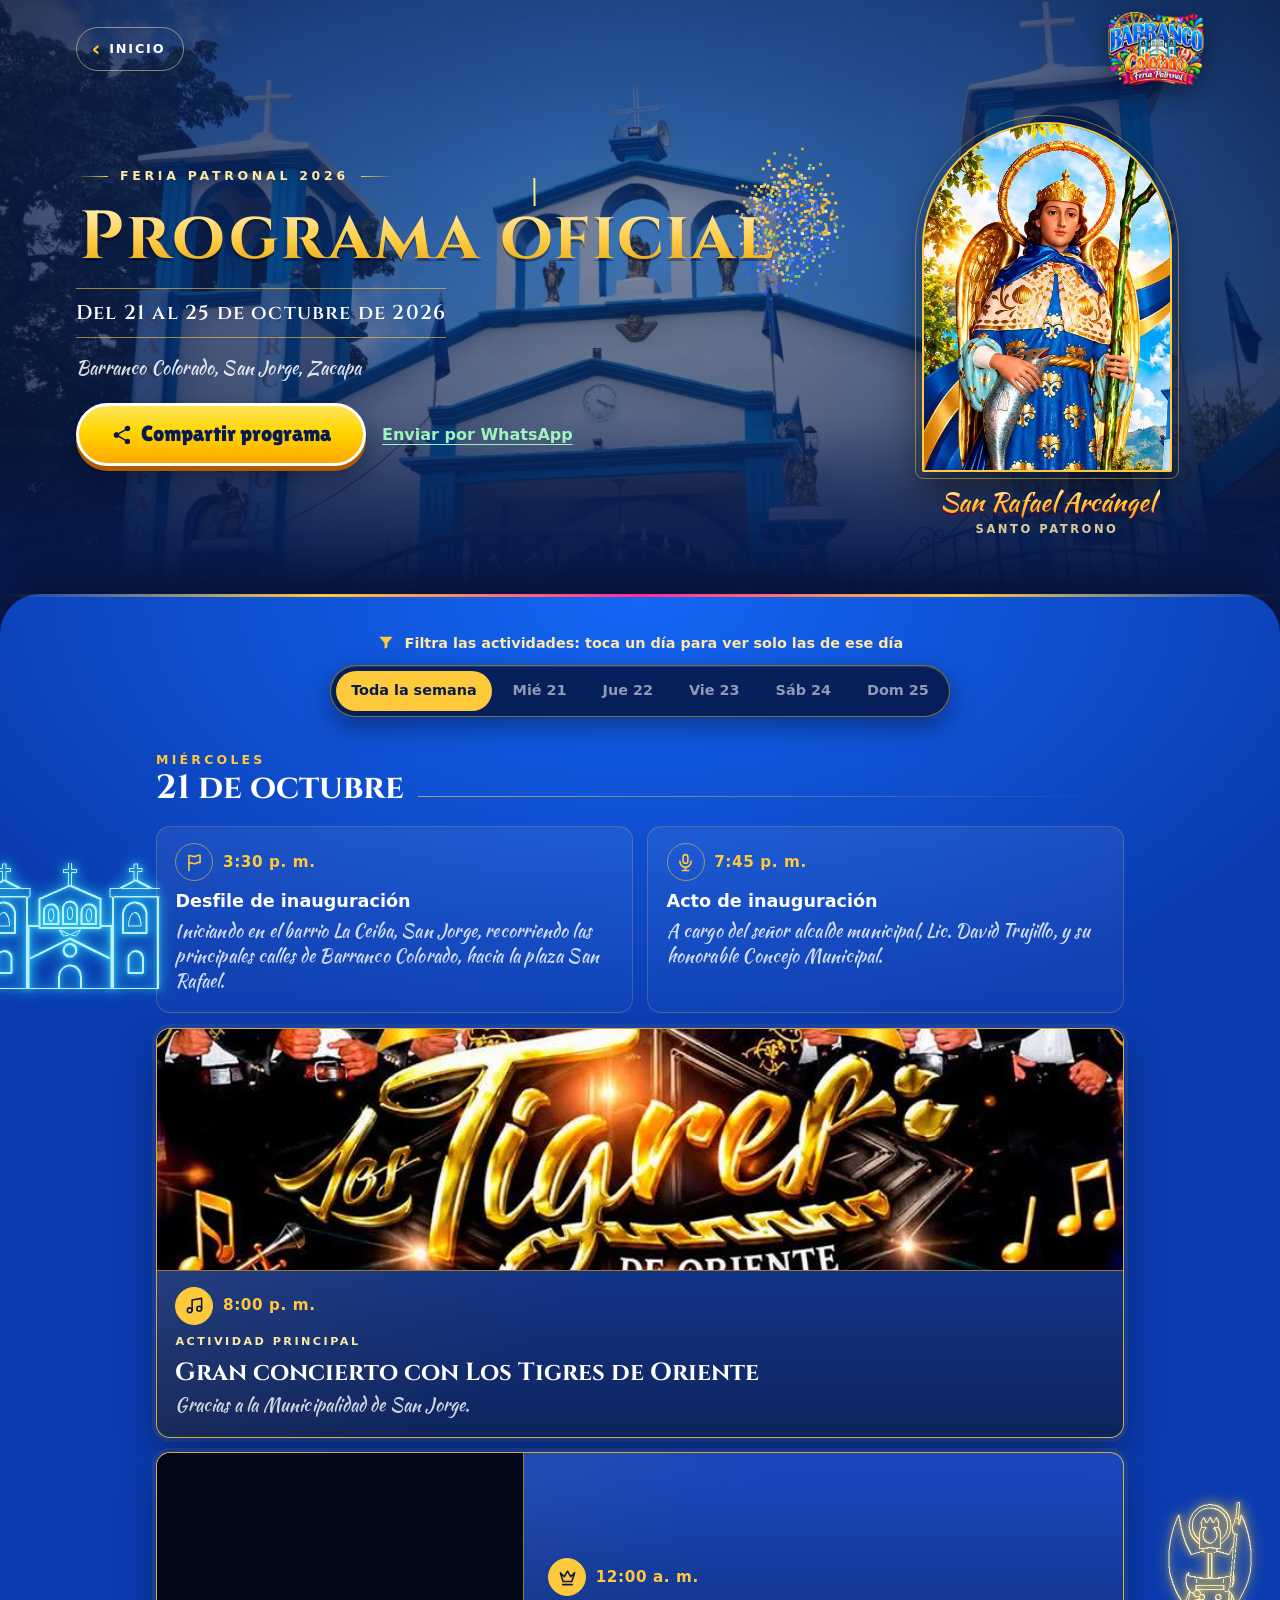
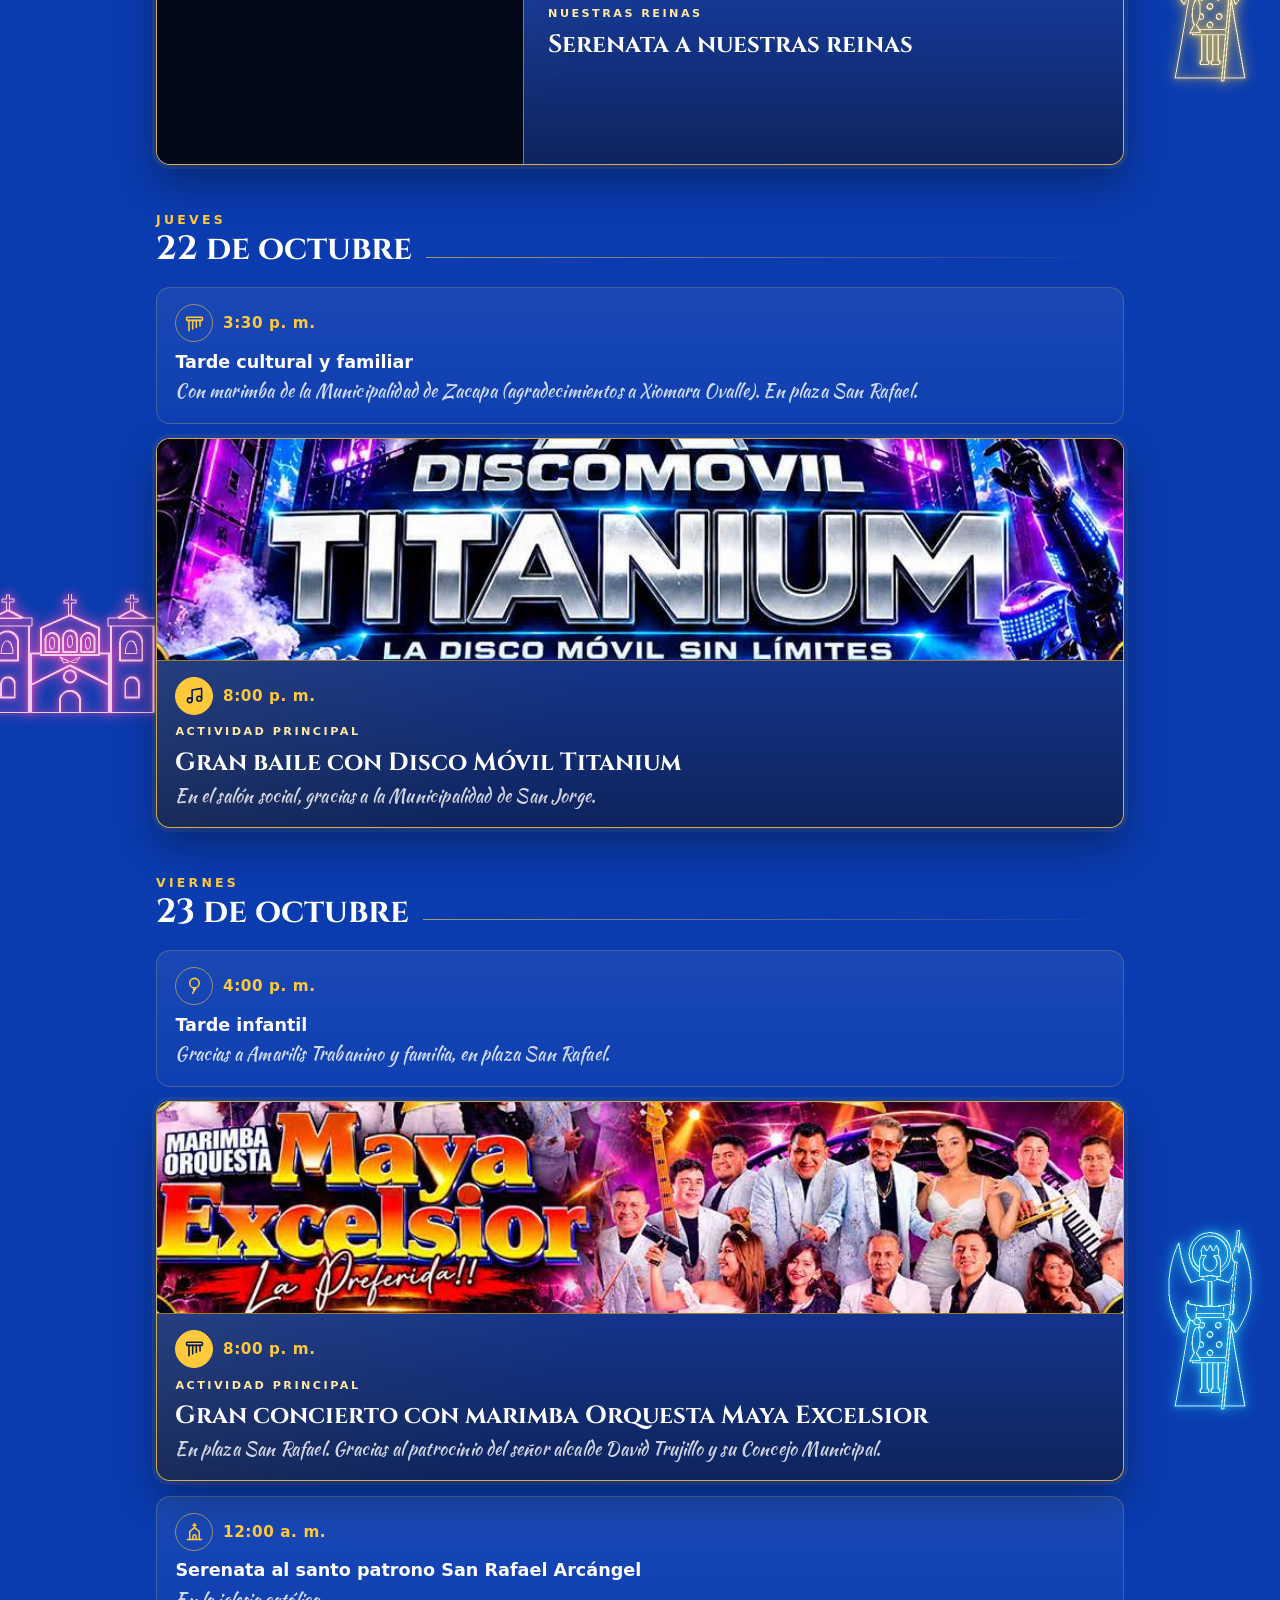
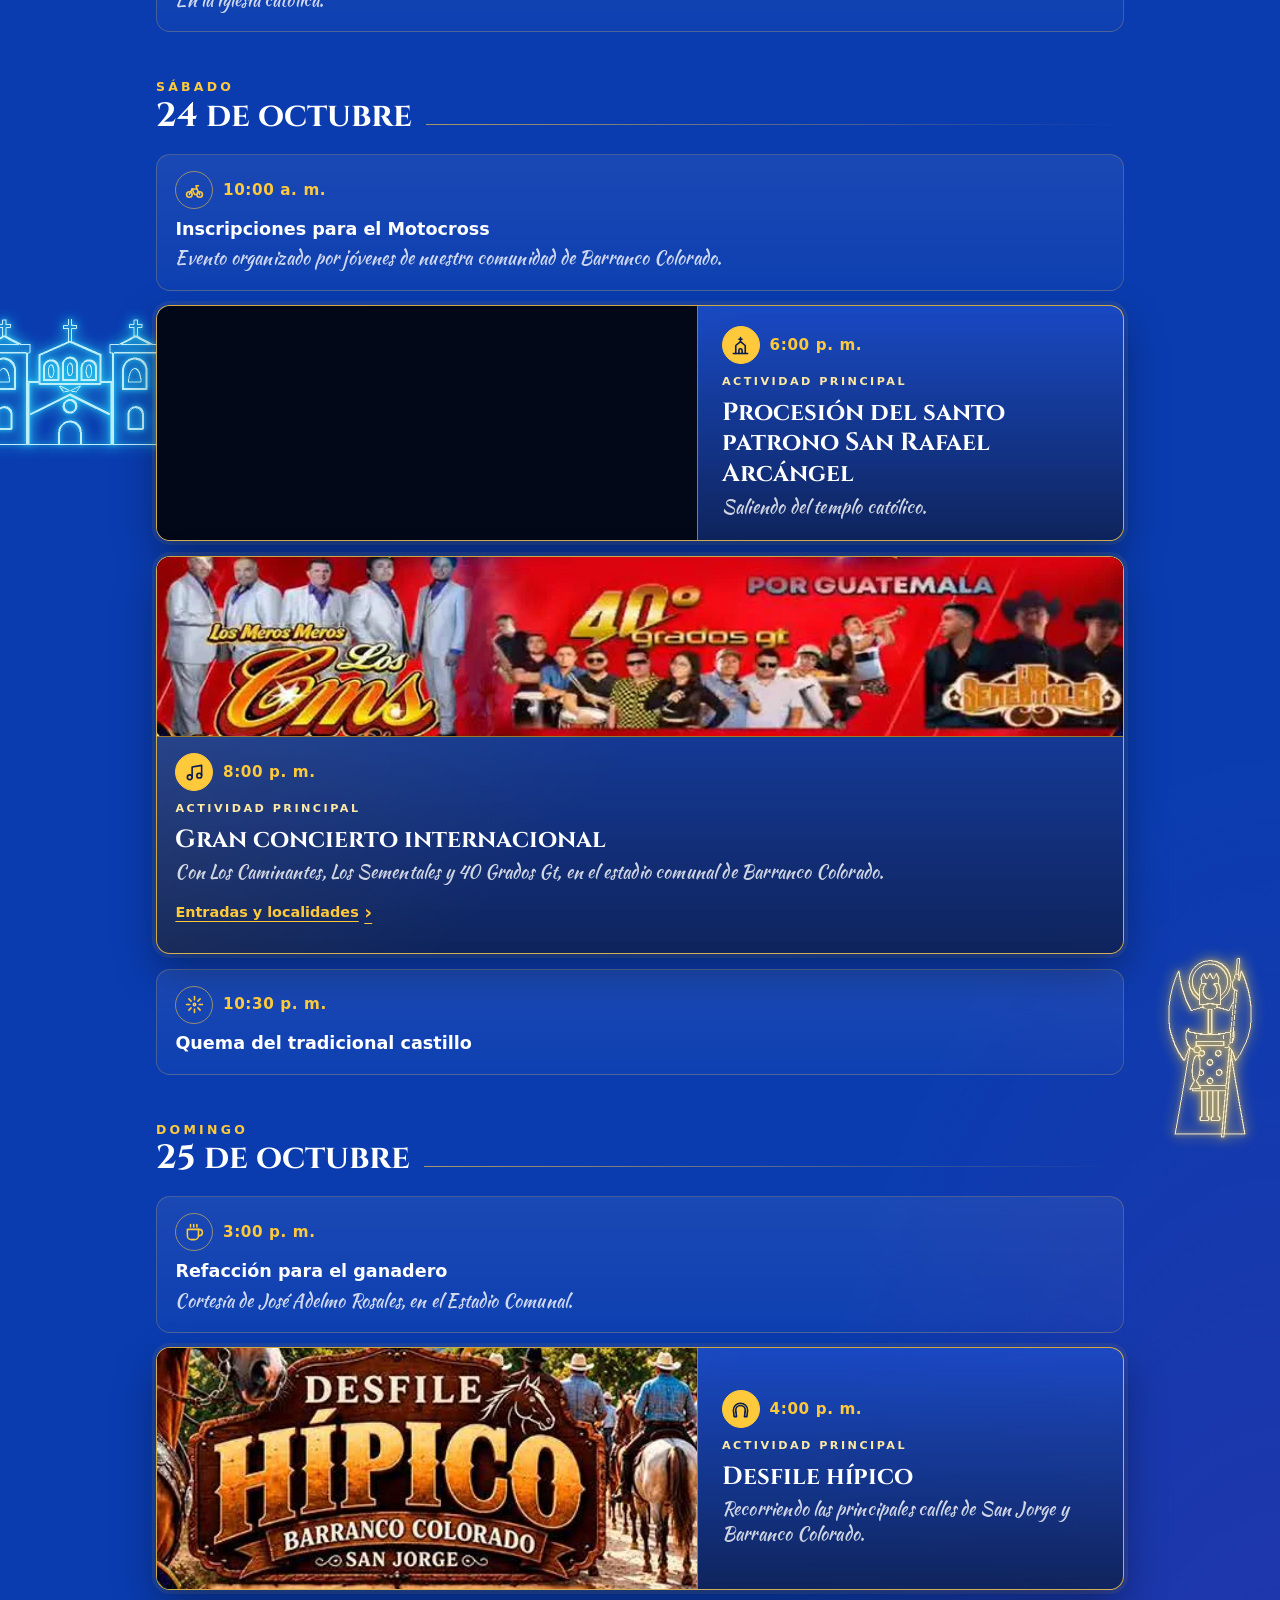
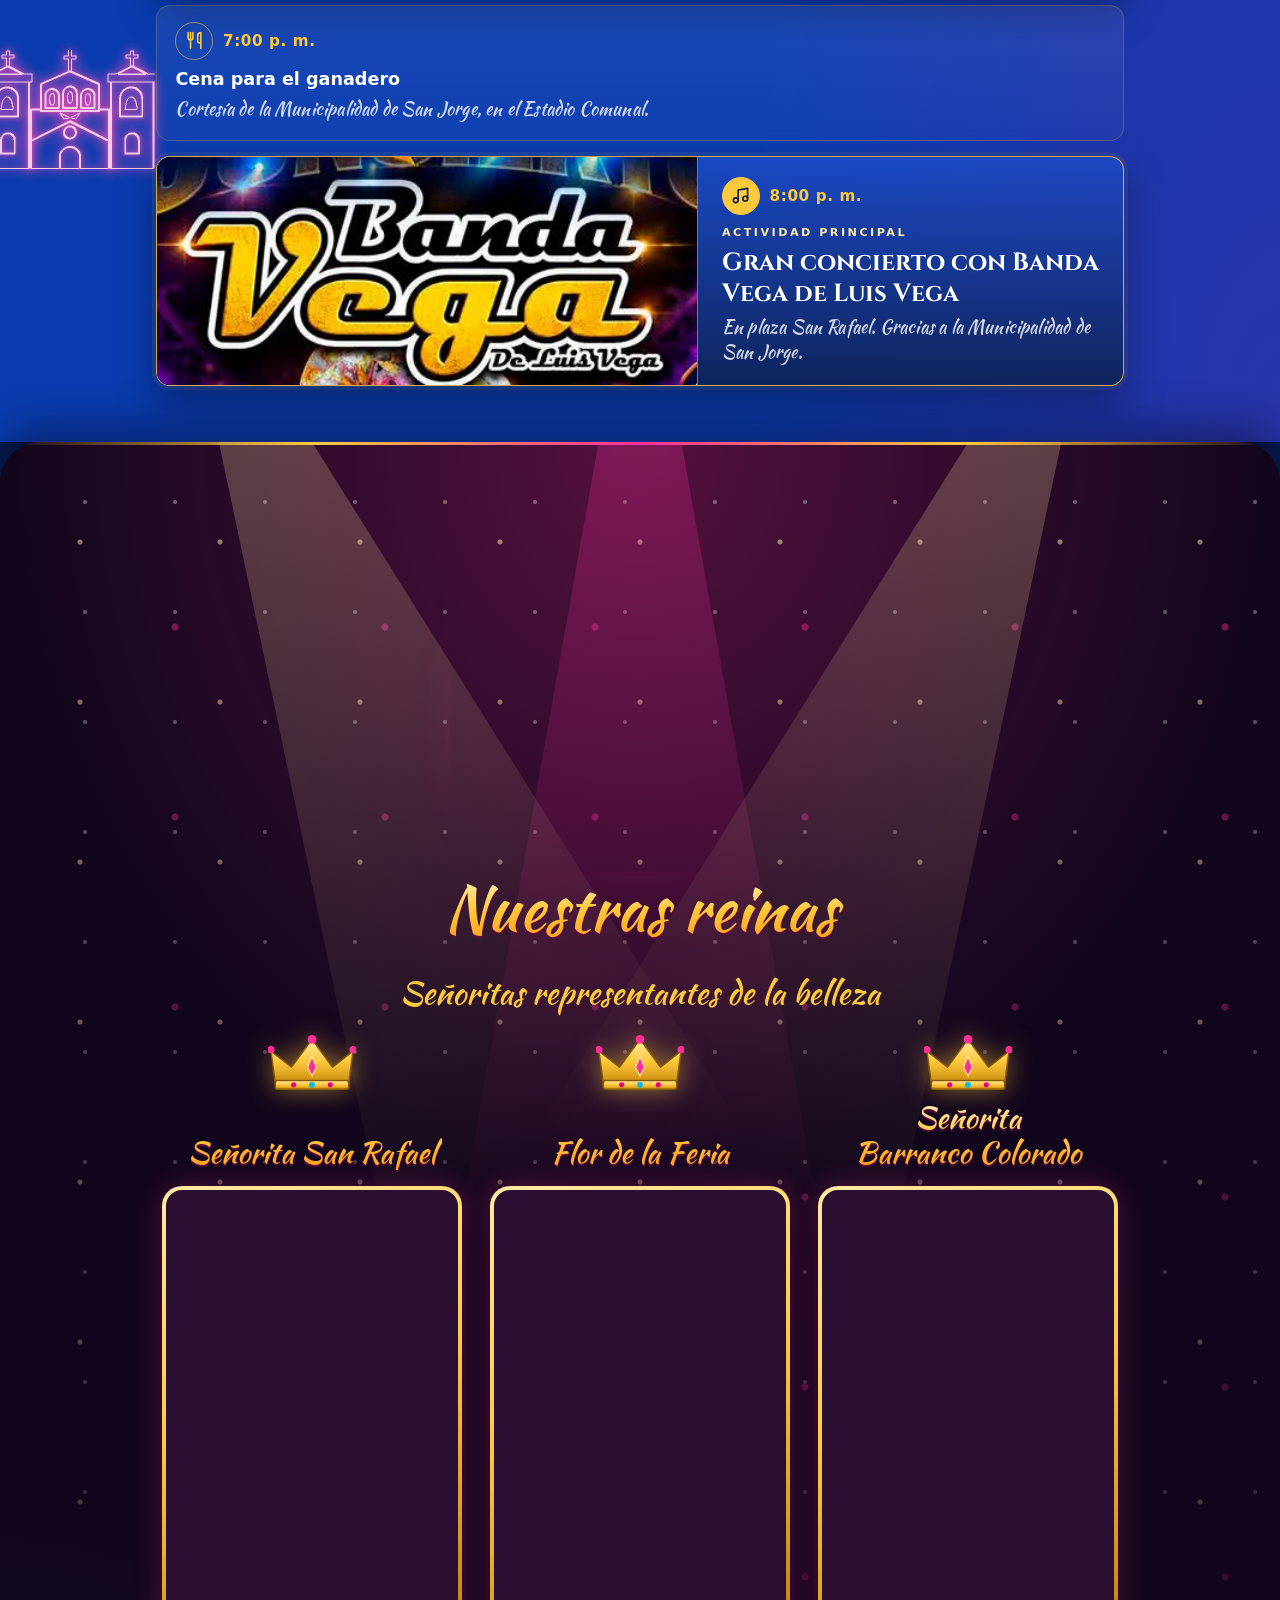
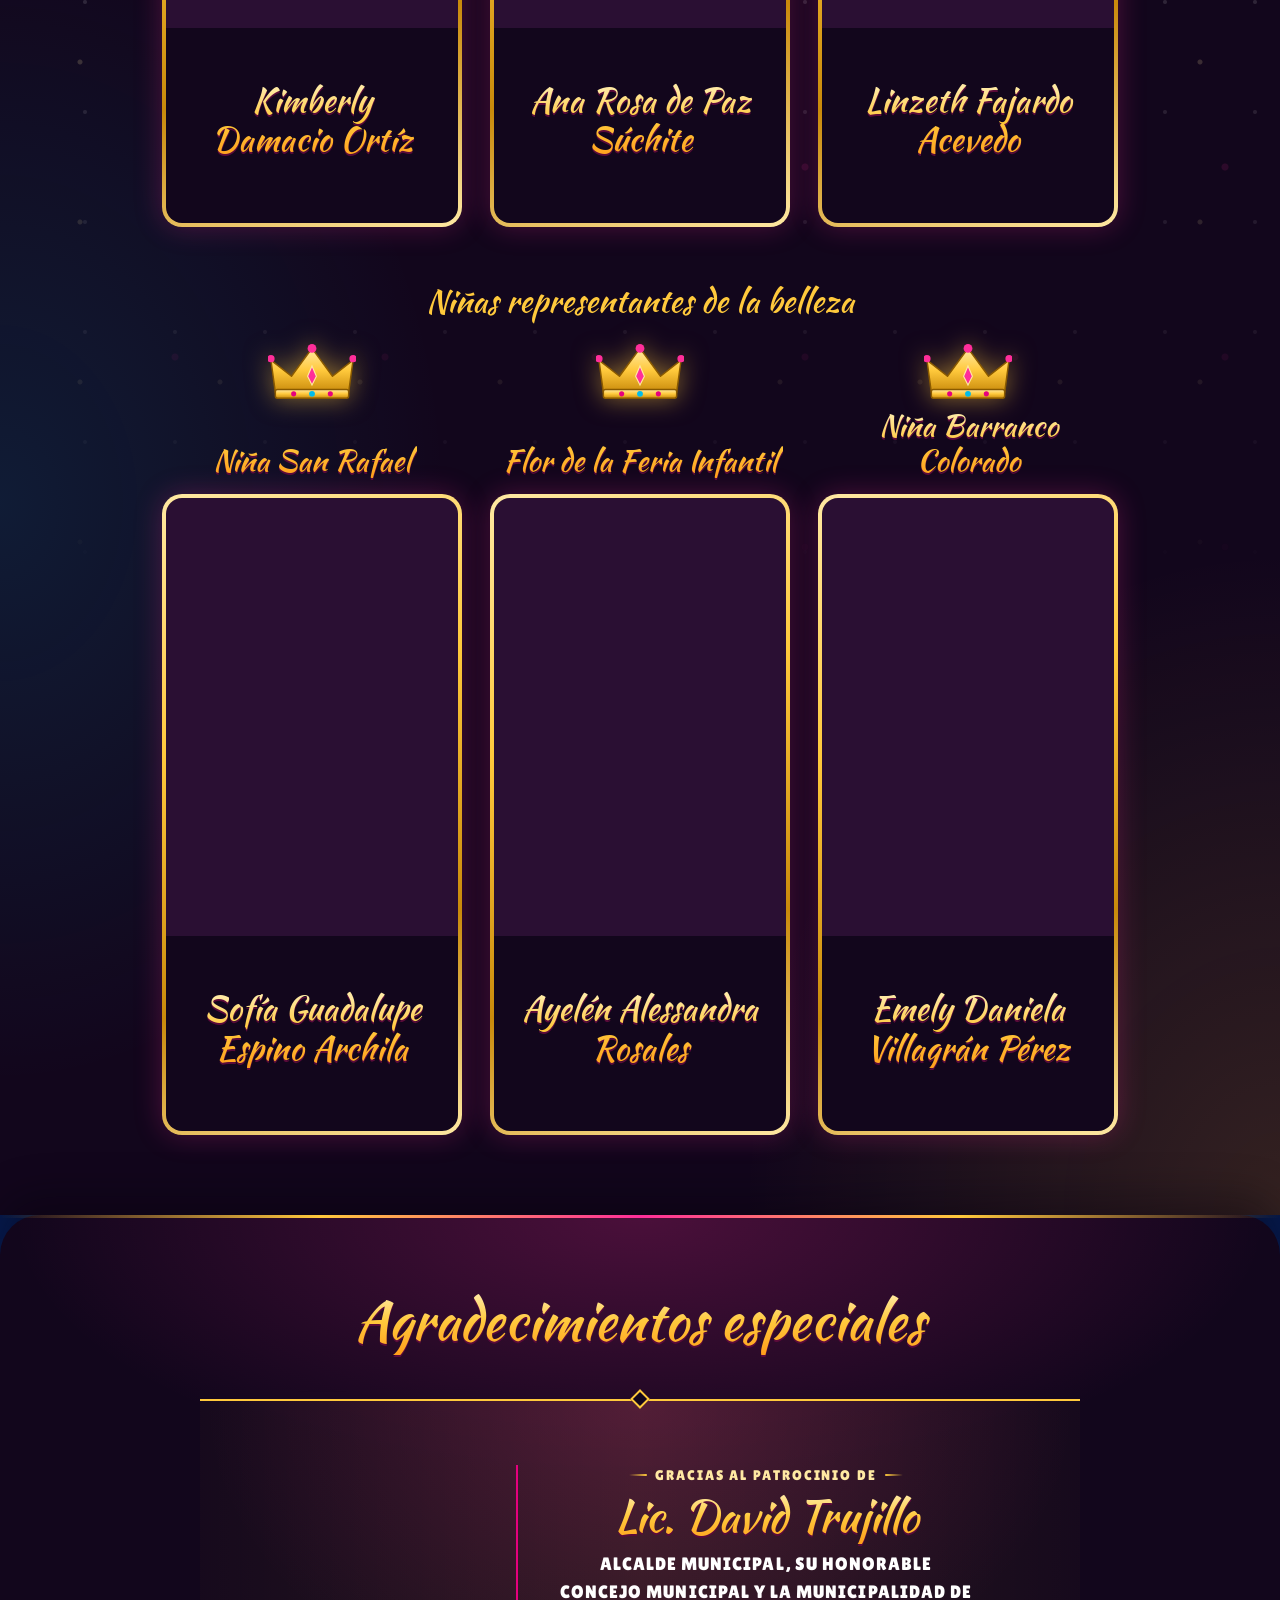
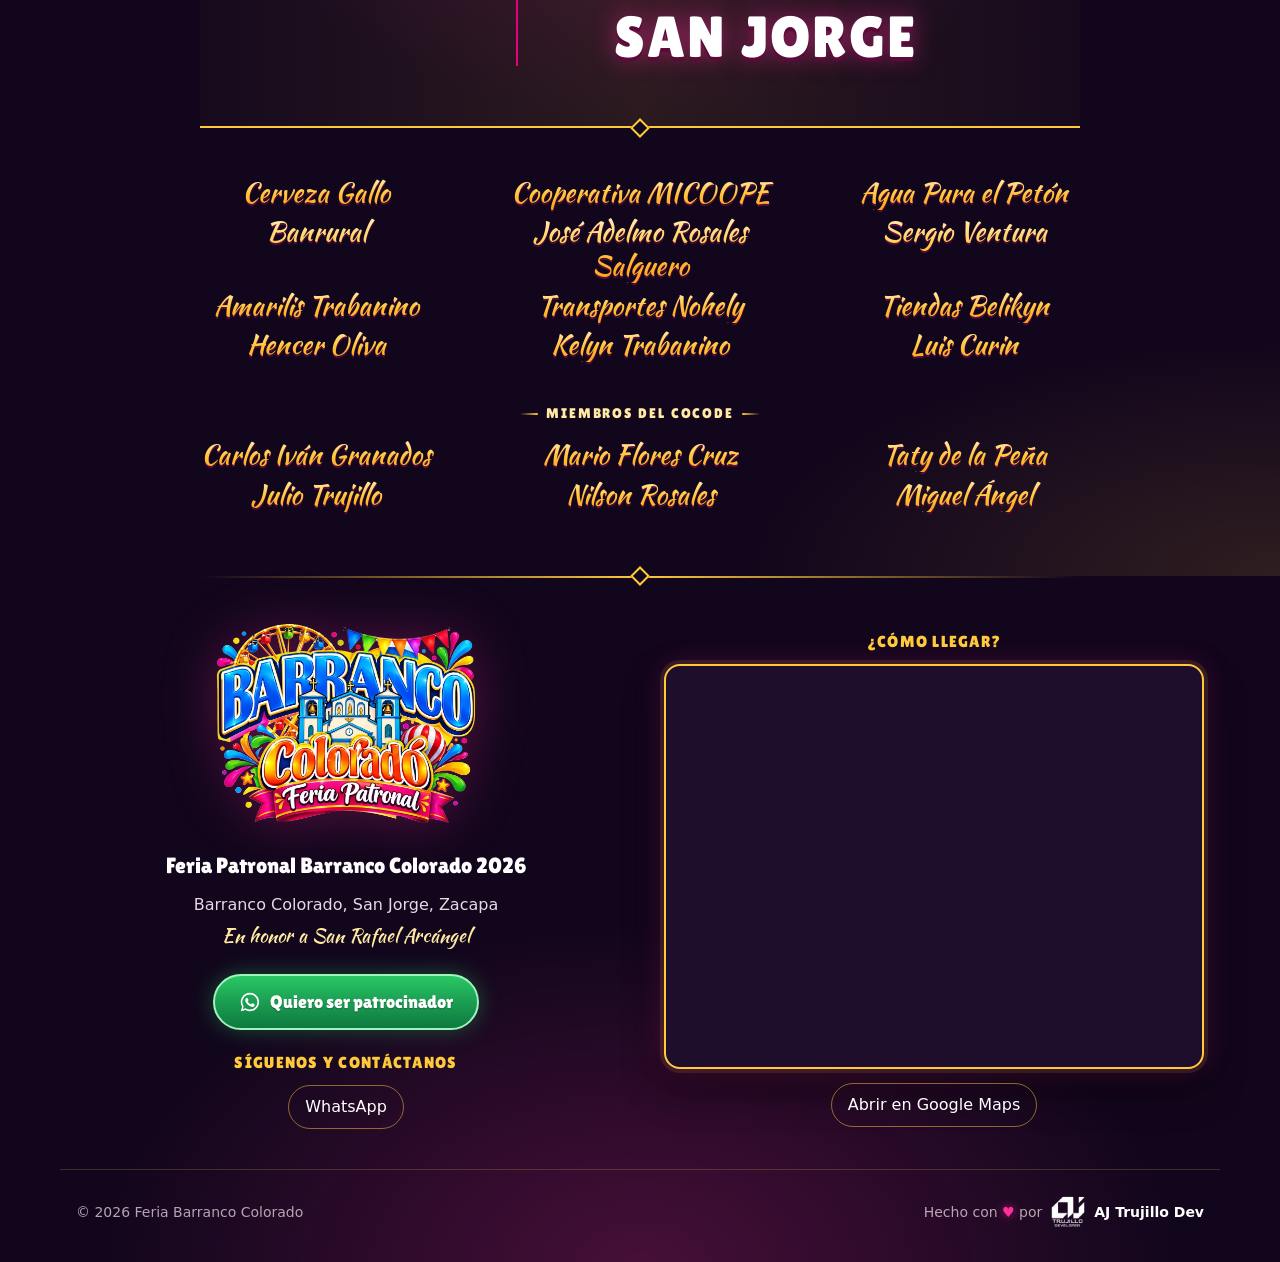
==== commit 12c65d9b: "Add share preview image and share buttons to program page - New 1200x630 Open Graph image for progra" ====
--- a/programa.html
+++ b/programa.html
@@ -16,16 +16,17 @@
   <meta property="og:site_name" content="Feria Patronal Barranco Colorado">
   <meta property="og:url" content="https://barrancocoloradofest.com/programa.html">
   <meta property="og:title" content="Programa oficial | Feria Patronal Barranco Colorado 2026">
-  <meta property="og:description" content="Todas las actividades de la feria, día por día, del 21 al 25 de octubre.">
-  <meta property="og:image" content="https://barrancocoloradofest.com/assets/img/compartir/feria-2026.jpg">
+  <meta property="og:description" content="Desfiles, conciertos, serenatas, procesión de San Rafael Arcángel, quema del castillo y desfile hípico. Todas las actividades, día por día, del 21 al 25 de octubre.">
+  <meta property="og:image" content="https://barrancocoloradofest.com/assets/img/compartir/programa-2026.jpg">
   <meta property="og:image:type" content="image/jpeg">
   <meta property="og:image:width" content="1200">
   <meta property="og:image:height" content="630">
-  <meta property="og:image:alt" content="Logo de la Feria Patronal Barranco Colorado con la fecha de inicio: 21 de octubre de 2026, San Jorge, Zacapa">
+  <meta property="og:image:alt" content="Programa oficial de la Feria Patronal Barranco Colorado 2026, del 21 al 25 de octubre, con la imagen de San Rafael Arcángel">
   <meta name="twitter:card" content="summary_large_image">
   <meta name="twitter:title" content="Programa oficial | Feria Patronal Barranco Colorado 2026">
-  <meta name="twitter:description" content="Todas las actividades de la feria, día por día, del 21 al 25 de octubre.">
-  <meta name="twitter:image" content="https://barrancocoloradofest.com/assets/img/compartir/feria-2026.jpg">
+  <meta name="twitter:description" content="Desfiles, conciertos, serenatas, procesión de San Rafael Arcángel, quema del castillo y desfile hípico. Todas las actividades, día por día, del 21 al 25 de octubre.">
+  <meta name="twitter:image" content="https://barrancocoloradofest.com/assets/img/compartir/programa-2026.jpg">
+  <meta name="twitter:image:alt" content="Programa oficial de la Feria Patronal Barranco Colorado 2026, del 21 al 25 de octubre, con la imagen de San Rafael Arcángel">
   <link rel="preconnect" href="https://fonts.googleapis.com">
   <link rel="preconnect" href="https://fonts.gstatic.com" crossorigin>
   <link rel="stylesheet" href="https://fonts.googleapis.com/css2?family=Cinzel:wght@600;700&family=Kaushan+Script&family=Lilita+One&display=swap">
@@ -62,6 +63,15 @@
           <h1 class="programa-portada__titulo" data-revelar="escribir" style="--i: 1">Programa oficial</h1>
           <p class="programa-portada__fechas" data-programa-fechas data-revelar style="--i: 3">Del 21 al 25 de octubre de 2026</p>
           <p class="programa-portada__lugar" data-revelar style="--i: 4">Barranco Colorado, San Jorge, Zacapa</p>
+          <!-- Compartir el programa (programa.js): menú del teléfono o copiar el enlace -->
+          <div class="programa-compartir" data-revelar style="--i: 5">
+            <button class="btn btn--feria programa-compartir__boton" type="button" data-compartir>
+              <svg class="btn__icono" viewBox="0 0 24 24" width="22" height="22" aria-hidden="true" focusable="false"><path fill="currentColor" d="M18 16.1c-.8 0-1.5.3-2 .8l-7.1-4.2c.1-.2.1-.5.1-.7s0-.5-.1-.7L16 7.2c.5.5 1.2.8 2 .8a3 3 0 1 0-3-3c0 .2 0 .5.1.7L8 9.8A3 3 0 1 0 8 14.2l7.1 4.2-.1.6a2.9 2.9 0 1 0 3-2.9Z"/></svg>
+              <span>Compartir programa</span>
+            </button>
+            <a class="programa-compartir__whatsapp" data-compartir-whatsapp target="_blank" rel="noopener noreferrer">Enviar por WhatsApp</a>
+            <p class="programa-compartir__aviso" role="status" data-compartir-aviso></p>
+          </div>
         </div>
 
         <figure class="programa-santo" data-revelar="pop">
--- a/css/styles.css
+++ b/css/styles.css
@@ -2595,6 +2595,43 @@
 .programa-portada__lugar {
   color: rgba(255, 255, 255, 0.85);
   font-size: 1.15rem;
+}
+
+/* Compartir el programa */
+.programa-compartir {
+  display: flex;
+  flex-wrap: wrap;
+  align-items: center;
+  justify-content: center;
+  gap: 0.5rem 1rem;
+  margin-top: 0.4rem;
+}
+
+.programa-compartir__boton {
+  gap: 0.5rem;
+}
+
+.programa-compartir__whatsapp {
+  display: inline-flex;
+  align-items: center;
+  min-height: 44px;
+  color: #9DF5BC;
+  font-weight: 700;
+  text-underline-offset: 4px;
+}
+
+.programa-compartir__aviso {
+  flex-basis: 100%;
+  min-height: 1.4em;
+  color: var(--oro-claro);
+  font-size: 0.9rem;
+  font-weight: 600;
+}
+
+@media (min-width: 900px) {
+  .programa-compartir {
+    justify-content: flex-start;
+  }
 }
 
 /* San Rafael en un arco con doble filete dorado */
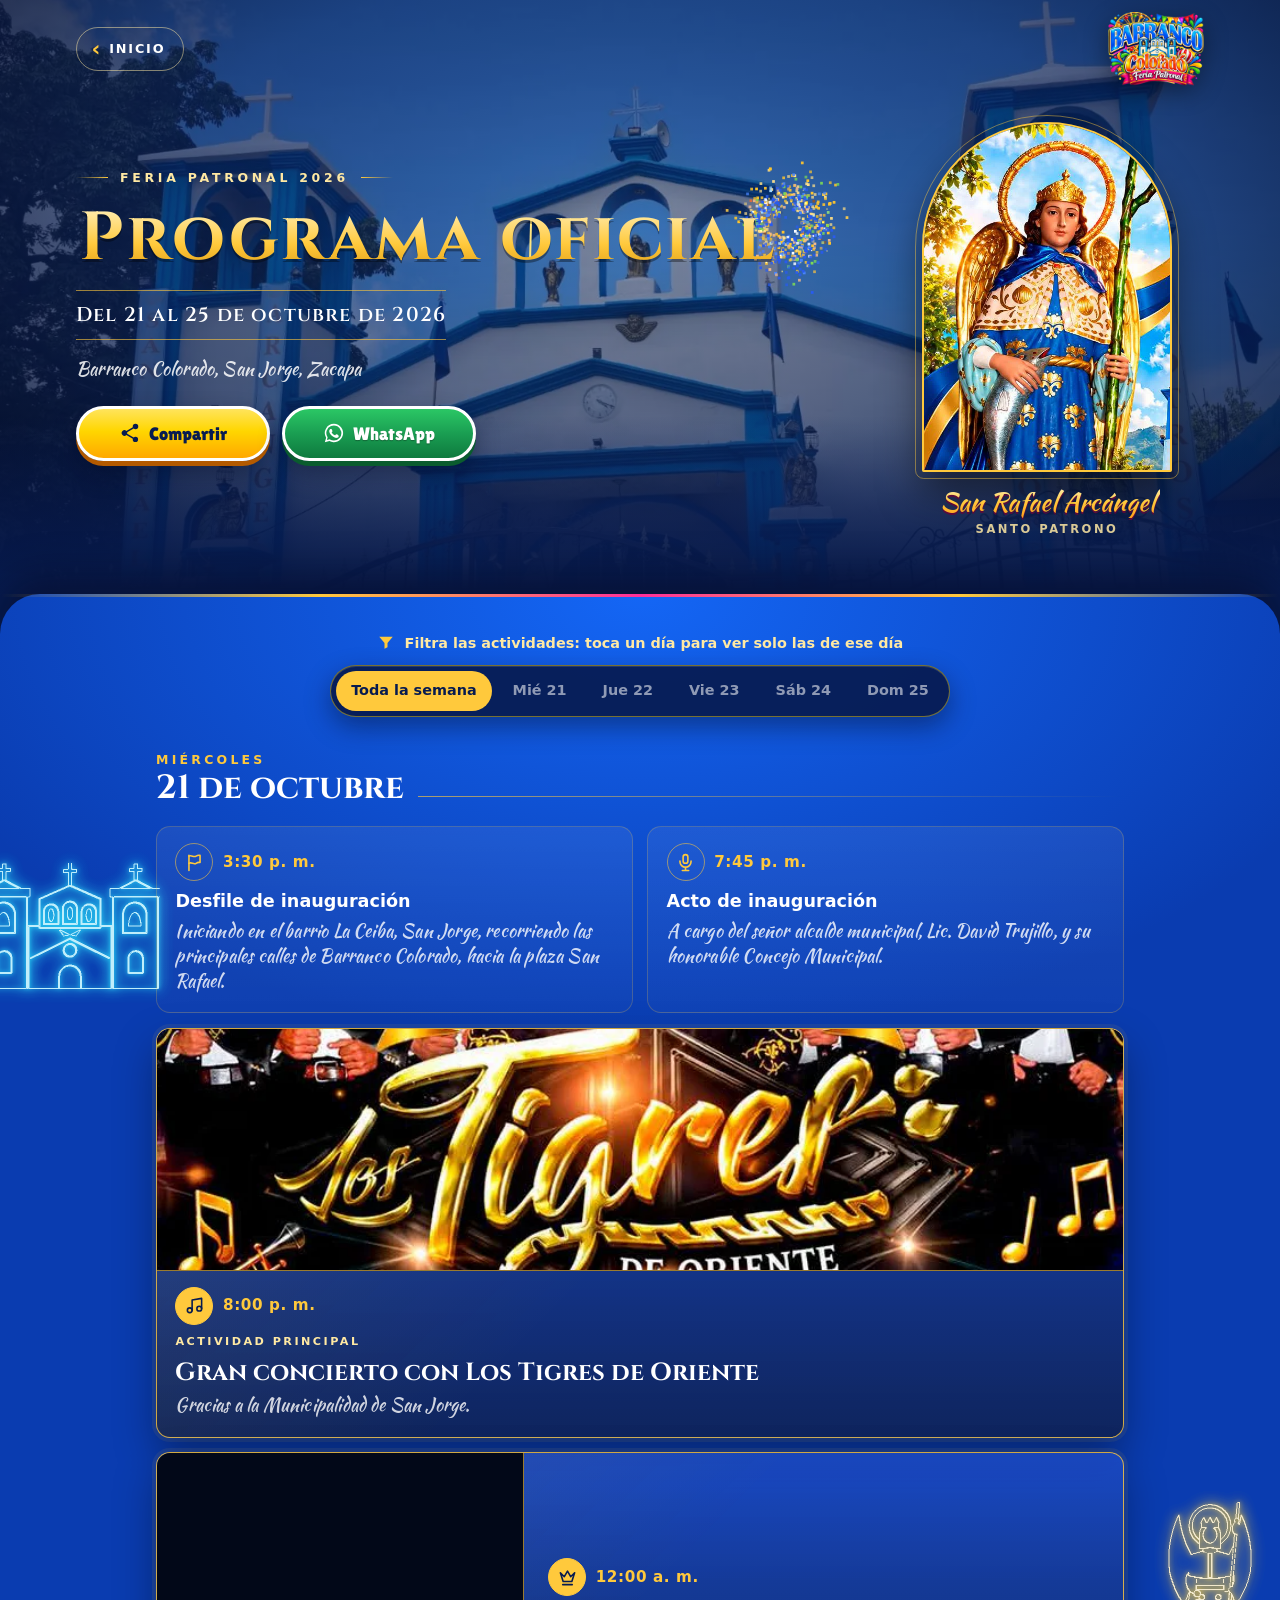
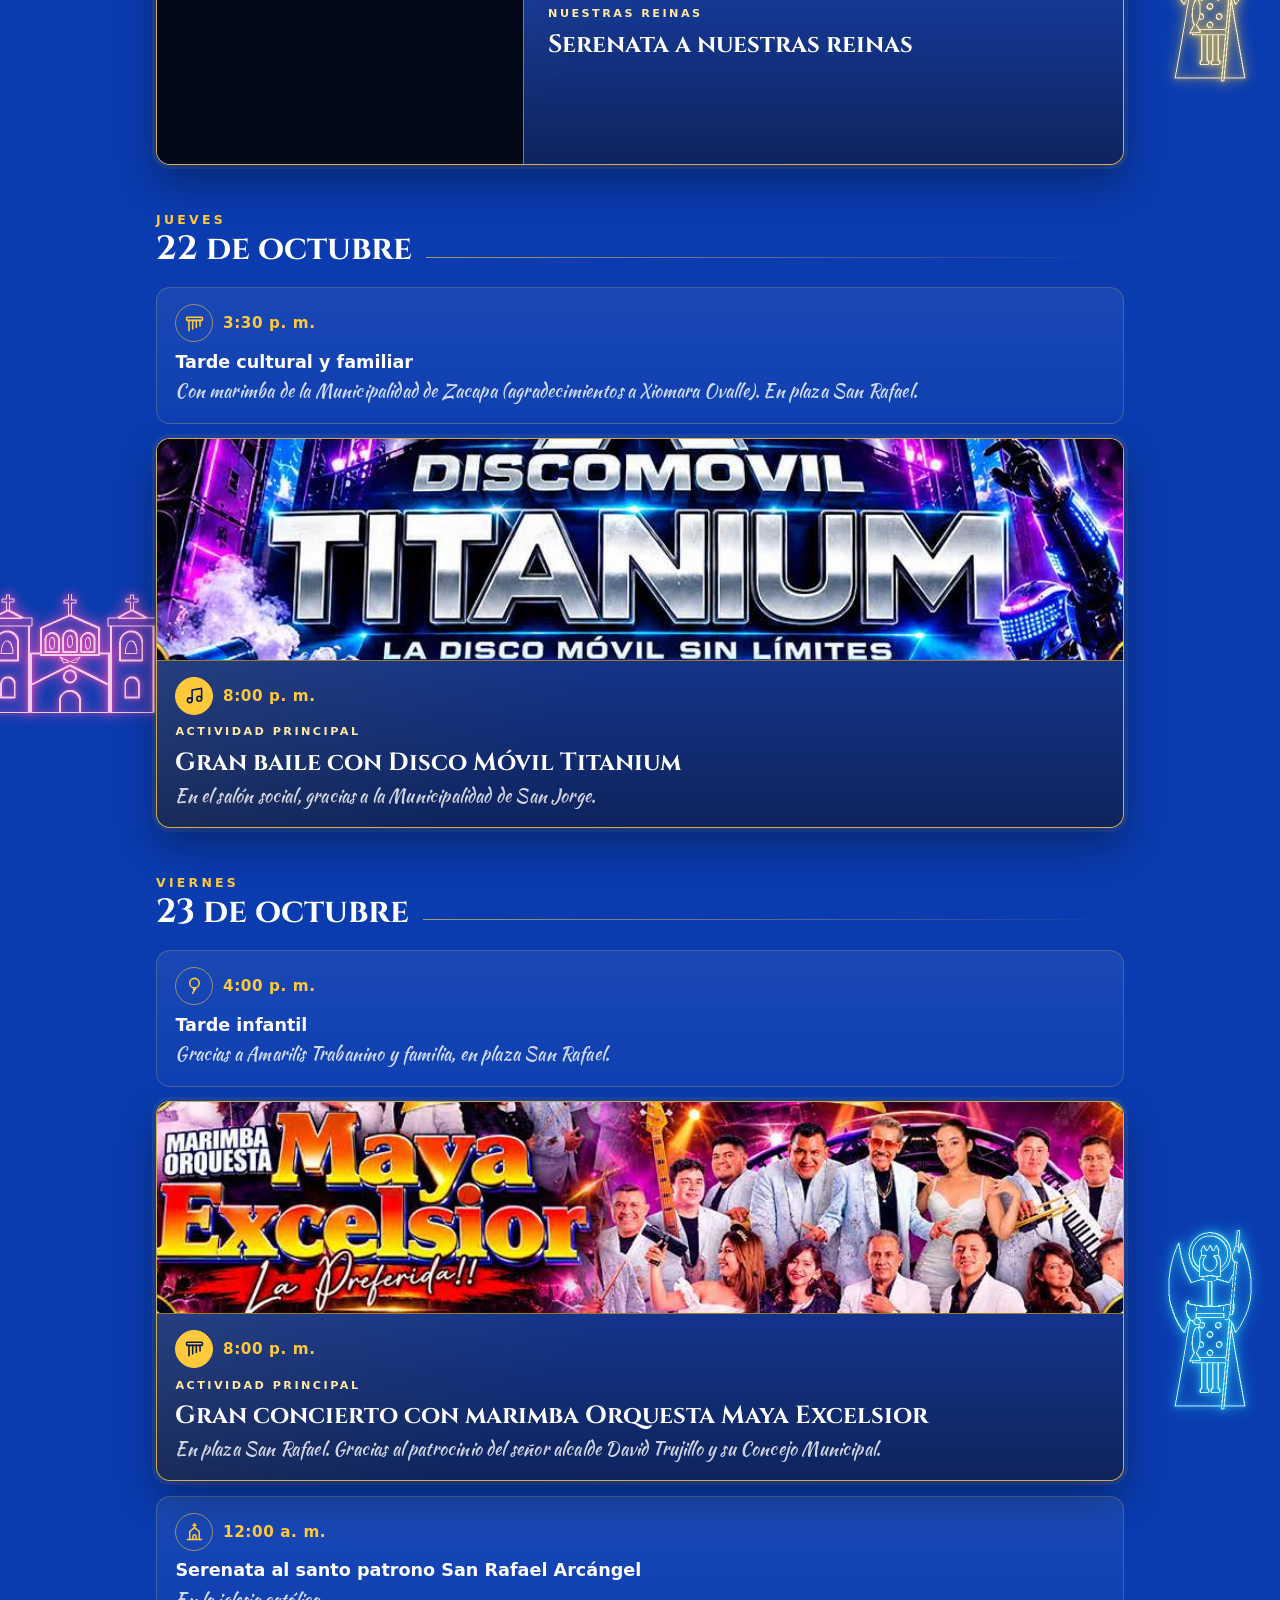
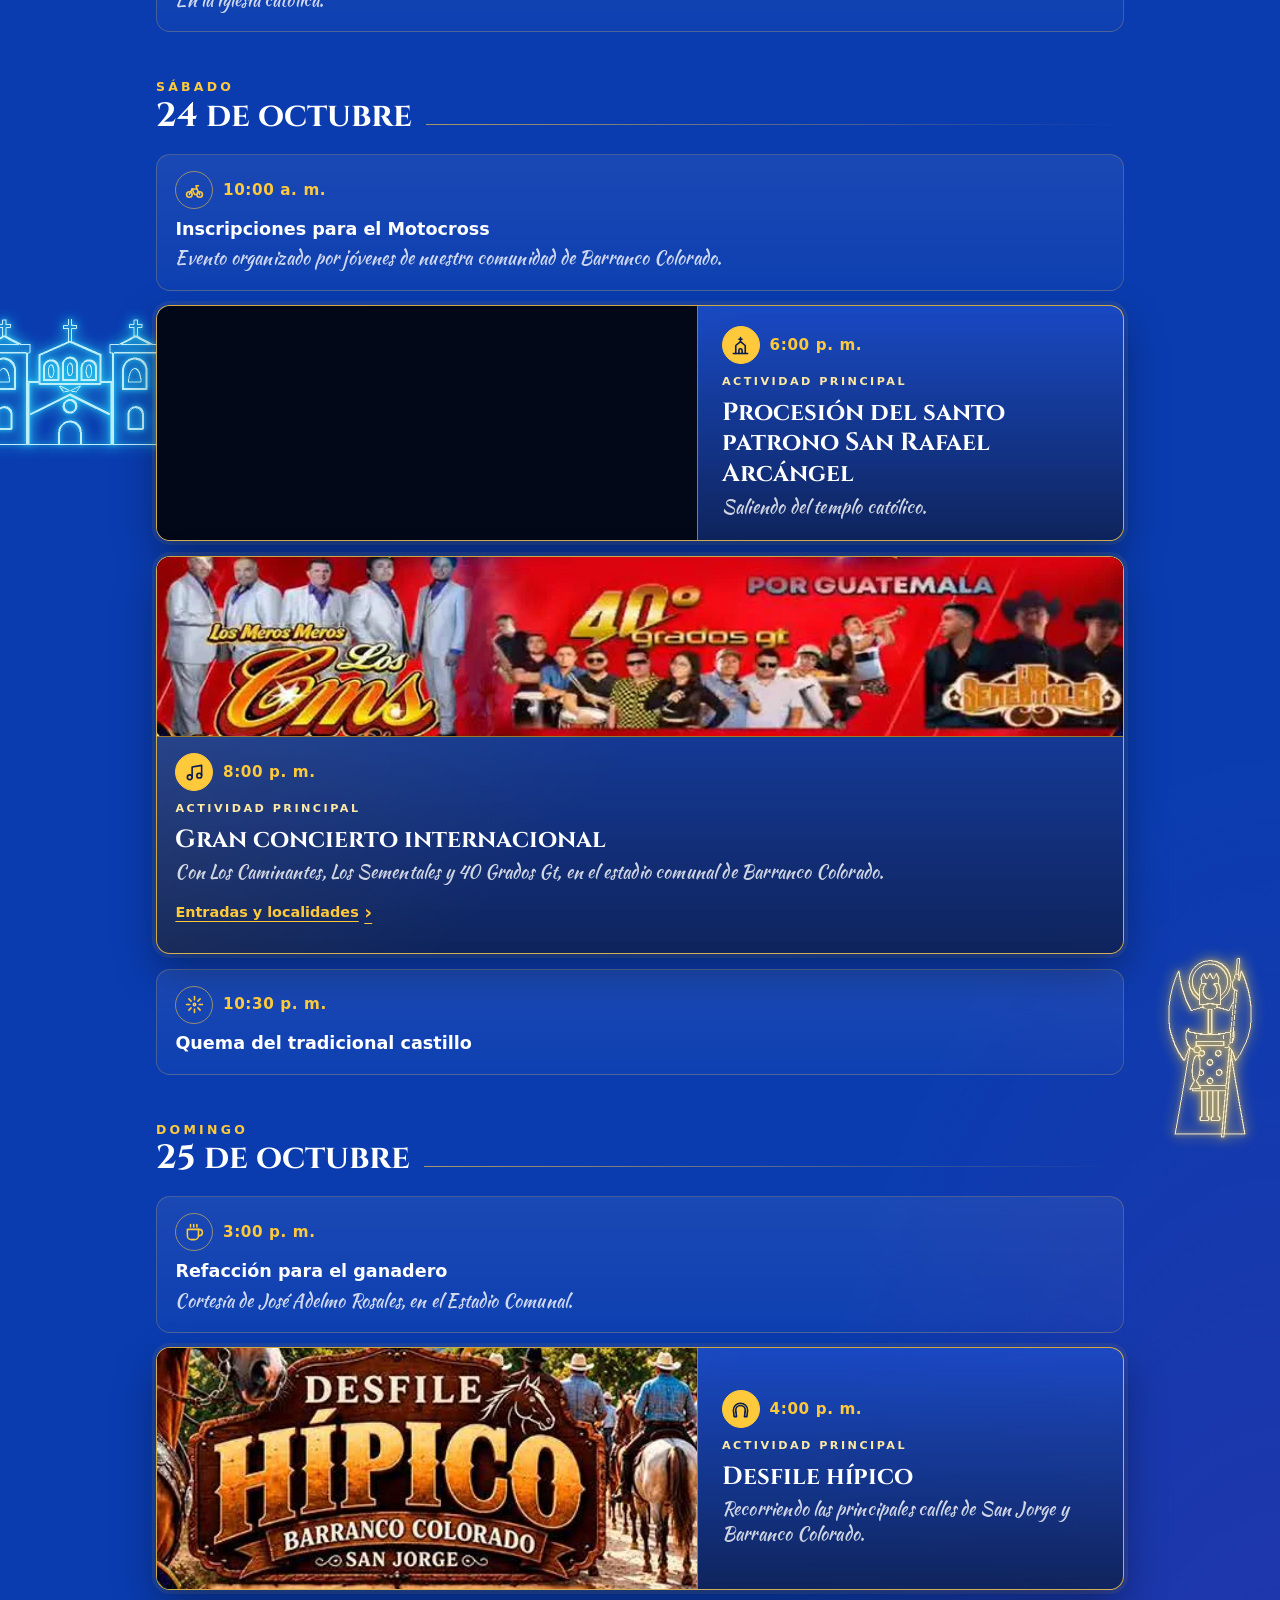
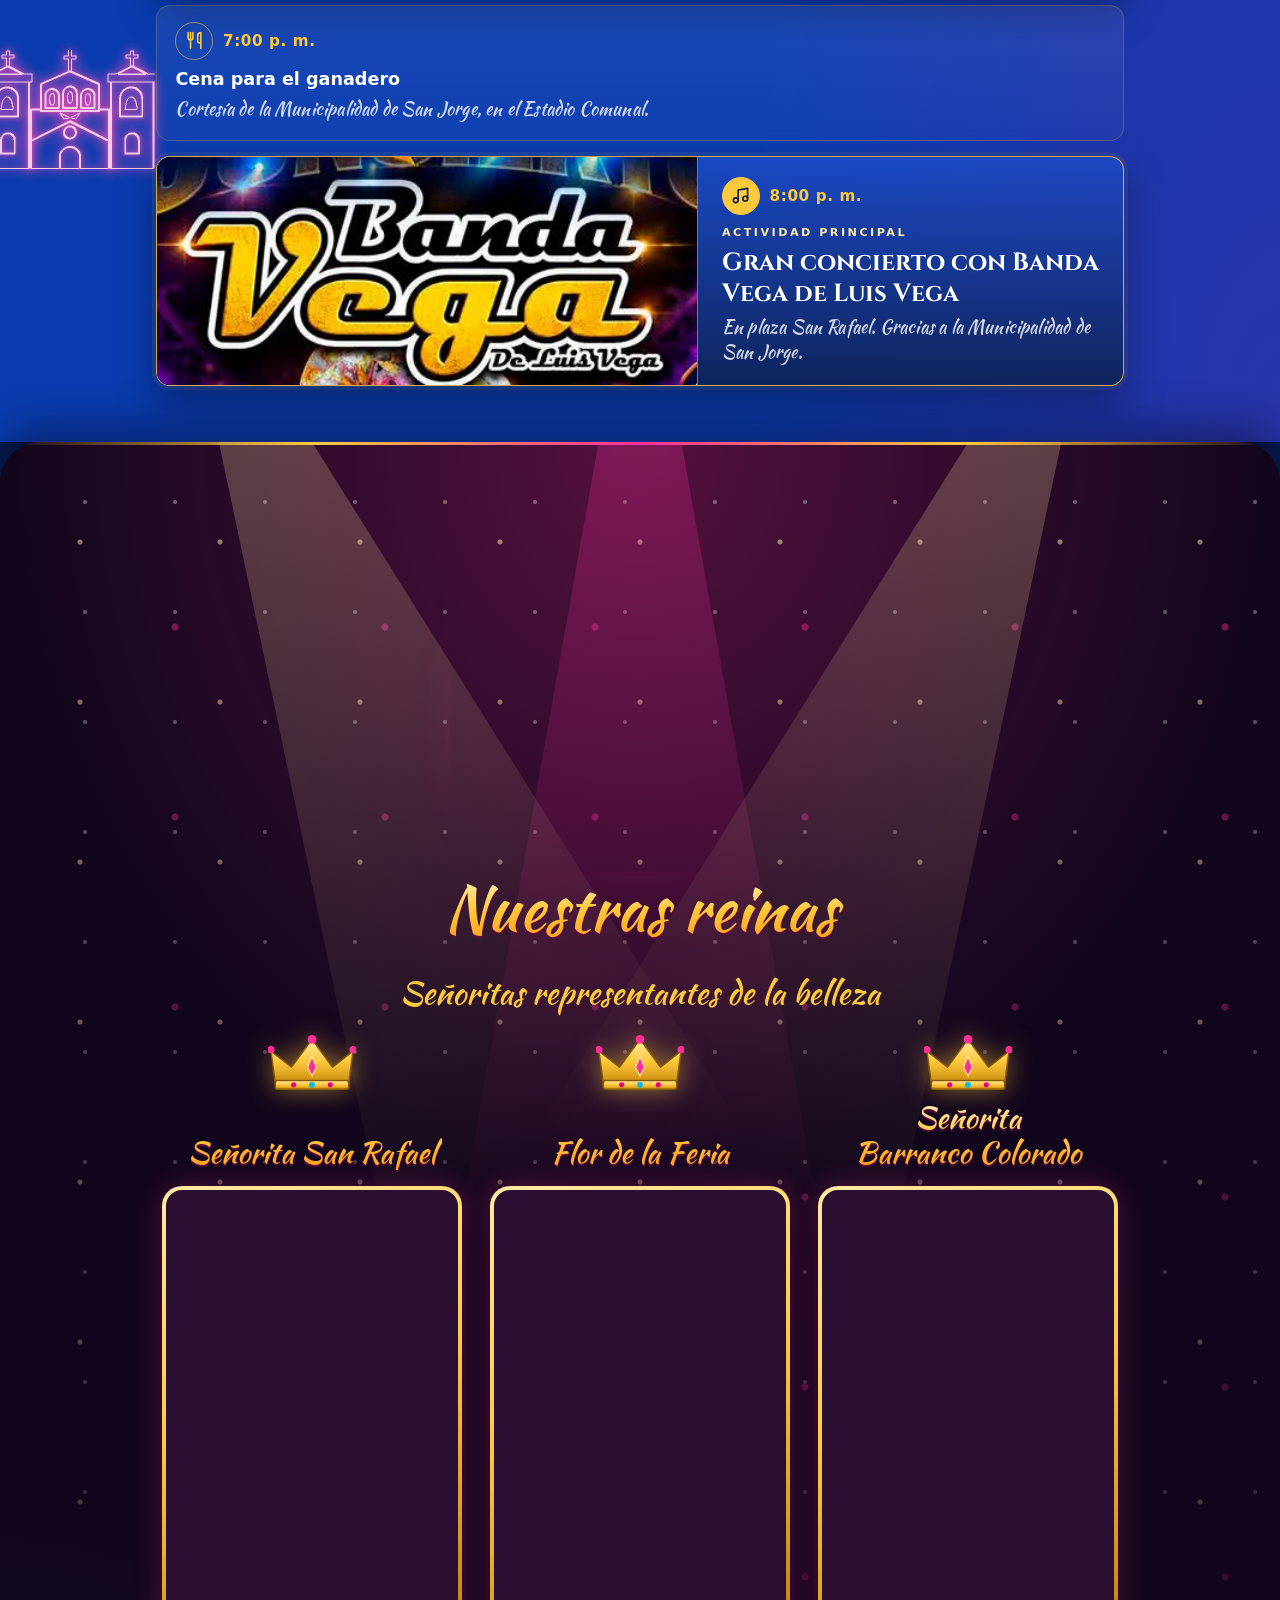
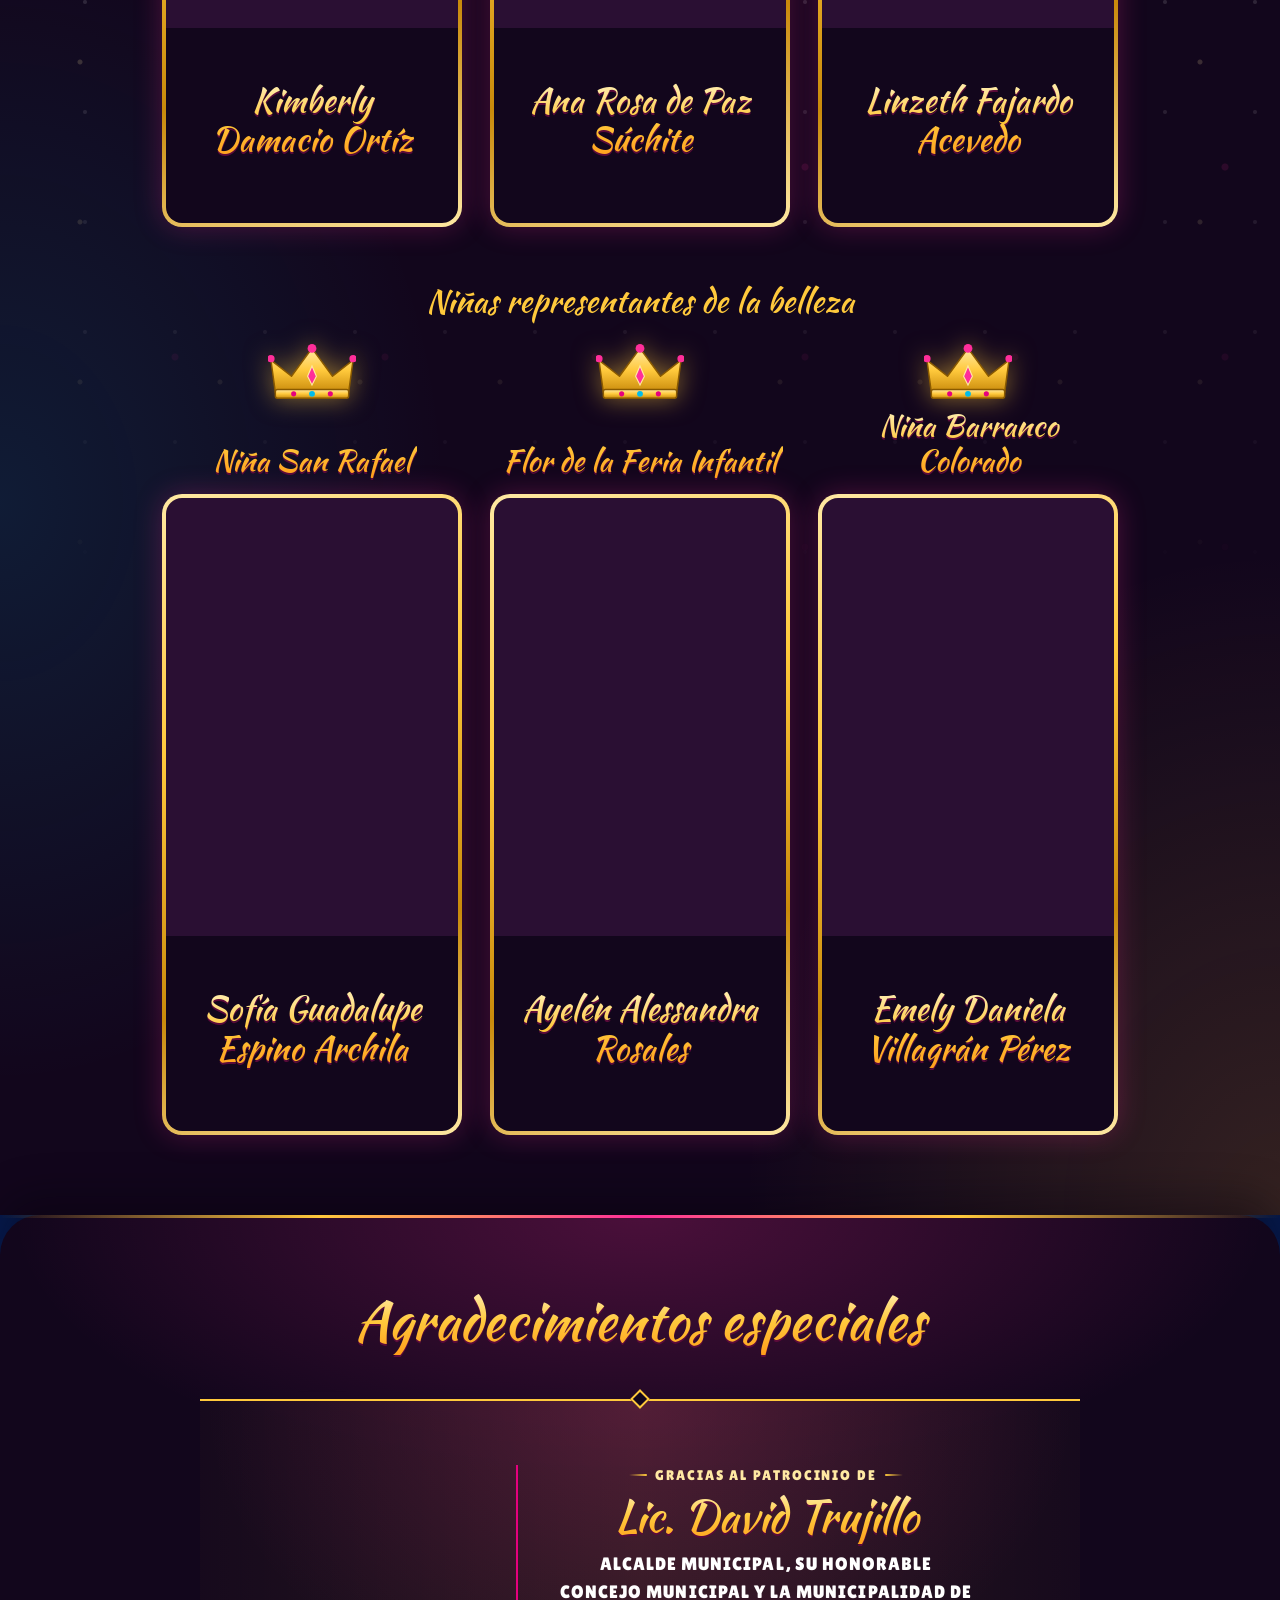
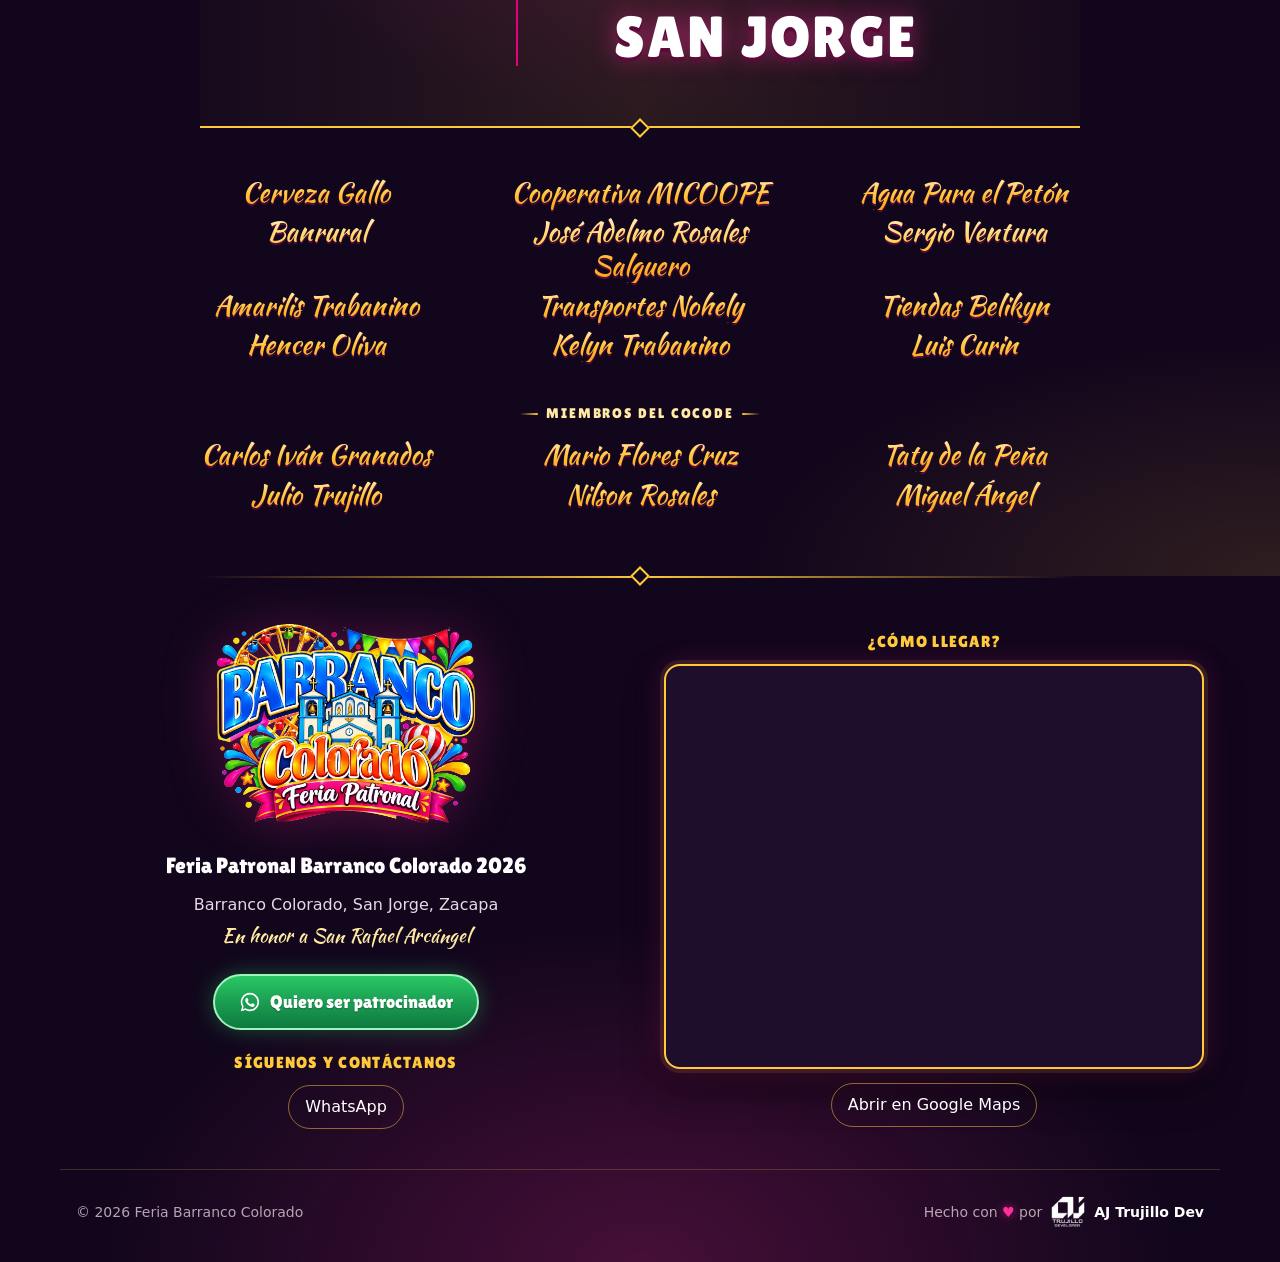
==== commit 776ffd0b: "Restyle program share buttons as matching pills Gold "Compartir" and green "WhatsApp" buttons side b" ====
--- a/programa.html
+++ b/programa.html
@@ -65,11 +65,14 @@
           <p class="programa-portada__lugar" data-revelar style="--i: 4">Barranco Colorado, San Jorge, Zacapa</p>
           <!-- Compartir el programa (programa.js): menú del teléfono o copiar el enlace -->
           <div class="programa-compartir" data-revelar style="--i: 5">
-            <button class="btn btn--feria programa-compartir__boton" type="button" data-compartir>
+            <button class="btn btn--feria programa-compartir__boton programa-compartir__boton--compartir" type="button" data-compartir>
               <svg class="btn__icono" viewBox="0 0 24 24" width="22" height="22" aria-hidden="true" focusable="false"><path fill="currentColor" d="M18 16.1c-.8 0-1.5.3-2 .8l-7.1-4.2c.1-.2.1-.5.1-.7s0-.5-.1-.7L16 7.2c.5.5 1.2.8 2 .8a3 3 0 1 0-3-3c0 .2 0 .5.1.7L8 9.8A3 3 0 1 0 8 14.2l7.1 4.2-.1.6a2.9 2.9 0 1 0 3-2.9Z"/></svg>
-              <span>Compartir programa</span>
+              <span>Compartir</span>
             </button>
-            <a class="programa-compartir__whatsapp" data-compartir-whatsapp target="_blank" rel="noopener noreferrer">Enviar por WhatsApp</a>
+            <a class="btn btn--whatsapp programa-compartir__boton" data-compartir-whatsapp target="_blank" rel="noopener noreferrer" aria-label="Enviar el programa por WhatsApp (se abre en una pestaña nueva)">
+              <svg class="btn__icono" viewBox="0 0 24 24" width="22" height="22" aria-hidden="true" focusable="false"><path fill="currentColor" d="M12 2a10 10 0 0 0-8.6 15.1L2 22l5-1.3A10 10 0 1 0 12 2Zm0 18.2c-1.6 0-3.1-.4-4.4-1.2l-.3-.2-3 .8.8-2.9-.2-.3A8.2 8.2 0 1 1 12 20.2Zm4.5-6.1c-.2-.1-1.5-.7-1.7-.8-.2-.1-.4-.1-.6.1l-.8 1c-.1.2-.3.2-.5.1a6.7 6.7 0 0 1-3.3-2.9c-.3-.4.3-.4.7-1.4.1-.2 0-.3 0-.4l-.8-1.8c-.2-.5-.4-.4-.6-.4h-.5c-.2 0-.4.1-.7.3-.2.3-.9.9-.9 2.2s.9 2.5 1 2.7c.1.2 1.8 2.8 4.4 3.9 1.6.7 2.3.8 3.1.6.5-.1 1.5-.6 1.7-1.2.2-.6.2-1.1.2-1.2-.1-.1-.3-.2-.5-.3Z"/></svg>
+              <span>WhatsApp</span>
+            </a>
             <p class="programa-compartir__aviso" role="status" data-compartir-aviso></p>
           </div>
         </div>
--- a/css/styles.css
+++ b/css/styles.css
@@ -2598,41 +2598,59 @@
 }
 
 /* Compartir el programa */
+/* Dos botones gemelos: dorado (compartir) y verde (WhatsApp) */
 .programa-compartir {
-  display: flex;
-  flex-wrap: wrap;
-  align-items: center;
-  justify-content: center;
-  gap: 0.5rem 1rem;
-  margin-top: 0.4rem;
-}
-
-.programa-compartir__boton {
+  display: grid;
+  grid-template-columns: repeat(2, minmax(0, 1fr));
+  gap: 0.75rem;
+  width: min(100%, 400px);
+  margin-top: 0.5rem;
+}
+
+.programa-compartir .programa-compartir__boton {
   gap: 0.5rem;
-}
-
-.programa-compartir__whatsapp {
-  display: inline-flex;
-  align-items: center;
-  min-height: 44px;
-  color: #9DF5BC;
-  font-weight: 700;
-  text-underline-offset: 4px;
+  min-height: 52px;
+  margin: 0;
+  padding: 0.6rem 1rem;
+  border-width: 3px;
+  border-radius: 999px;
+  font-family: var(--font-display);
+  font-size: 1.15rem;
+  white-space: nowrap;
+  transition: transform 0.2s ease;
+}
+
+/* Mismo volumen que el botón dorado: sombra sólida abajo */
+.programa-compartir .btn--whatsapp {
+  border-color: #fff;
+  box-shadow: 0 5px 0 #0A5C2E, 0 12px 24px rgba(3, 12, 40, 0.45);
+}
+
+.programa-compartir .btn--whatsapp:focus-visible {
+  outline-color: #fff;
+  outline-offset: 4px;
+}
+
+.programa-compartir .btn--whatsapp:active {
+  transform: translateY(3px);
+  box-shadow: 0 2px 0 #0A5C2E, 0 8px 16px rgba(3, 12, 40, 0.45);
+}
+
+@media (hover: hover) and (prefers-reduced-motion: no-preference) {
+  .programa-compartir .programa-compartir__boton:hover {
+    transform: translateY(-2px);
+  }
 }
 
 .programa-compartir__aviso {
-  flex-basis: 100%;
+  grid-column: 1 / -1;
   min-height: 1.4em;
   color: var(--oro-claro);
   font-size: 0.9rem;
   font-weight: 600;
 }
 
-@media (min-width: 900px) {
-  .programa-compartir {
-    justify-content: flex-start;
-  }
-}
+
 
 /* San Rafael en un arco con doble filete dorado */
 .programa-santo {
